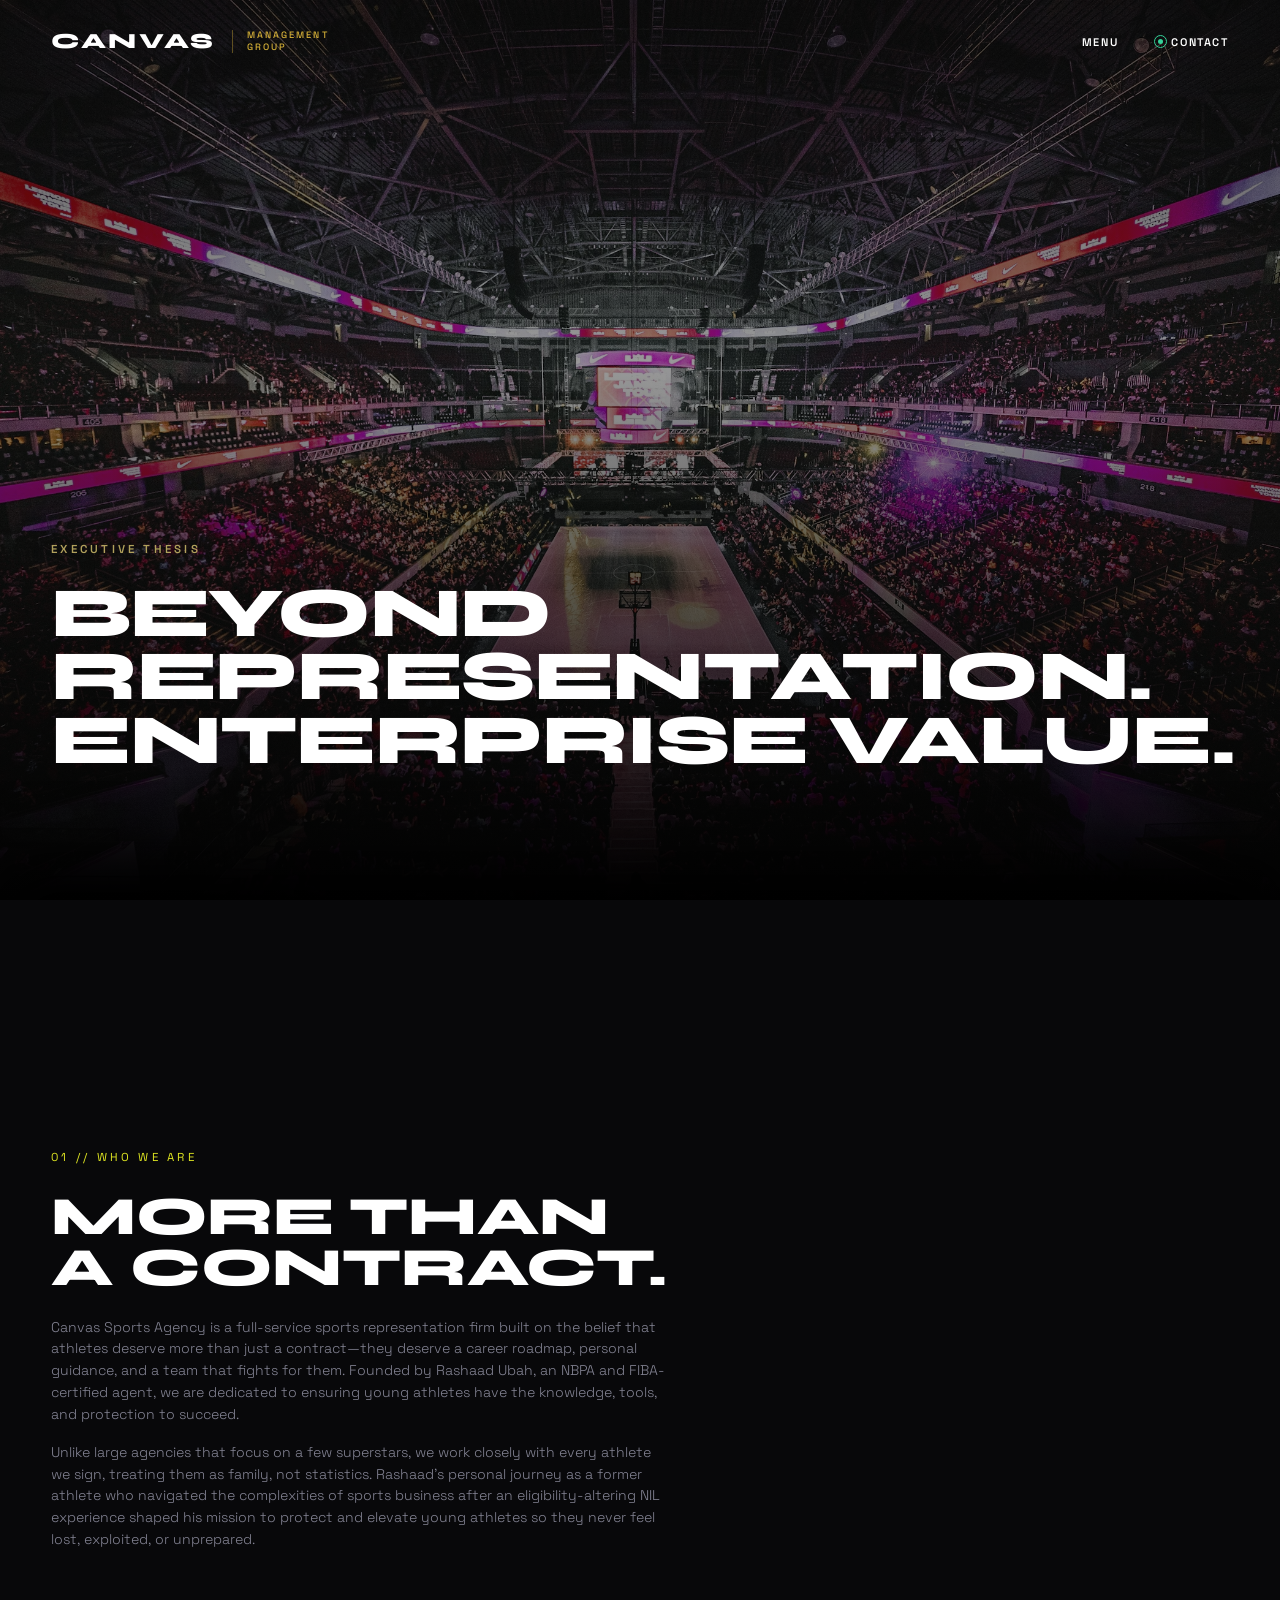
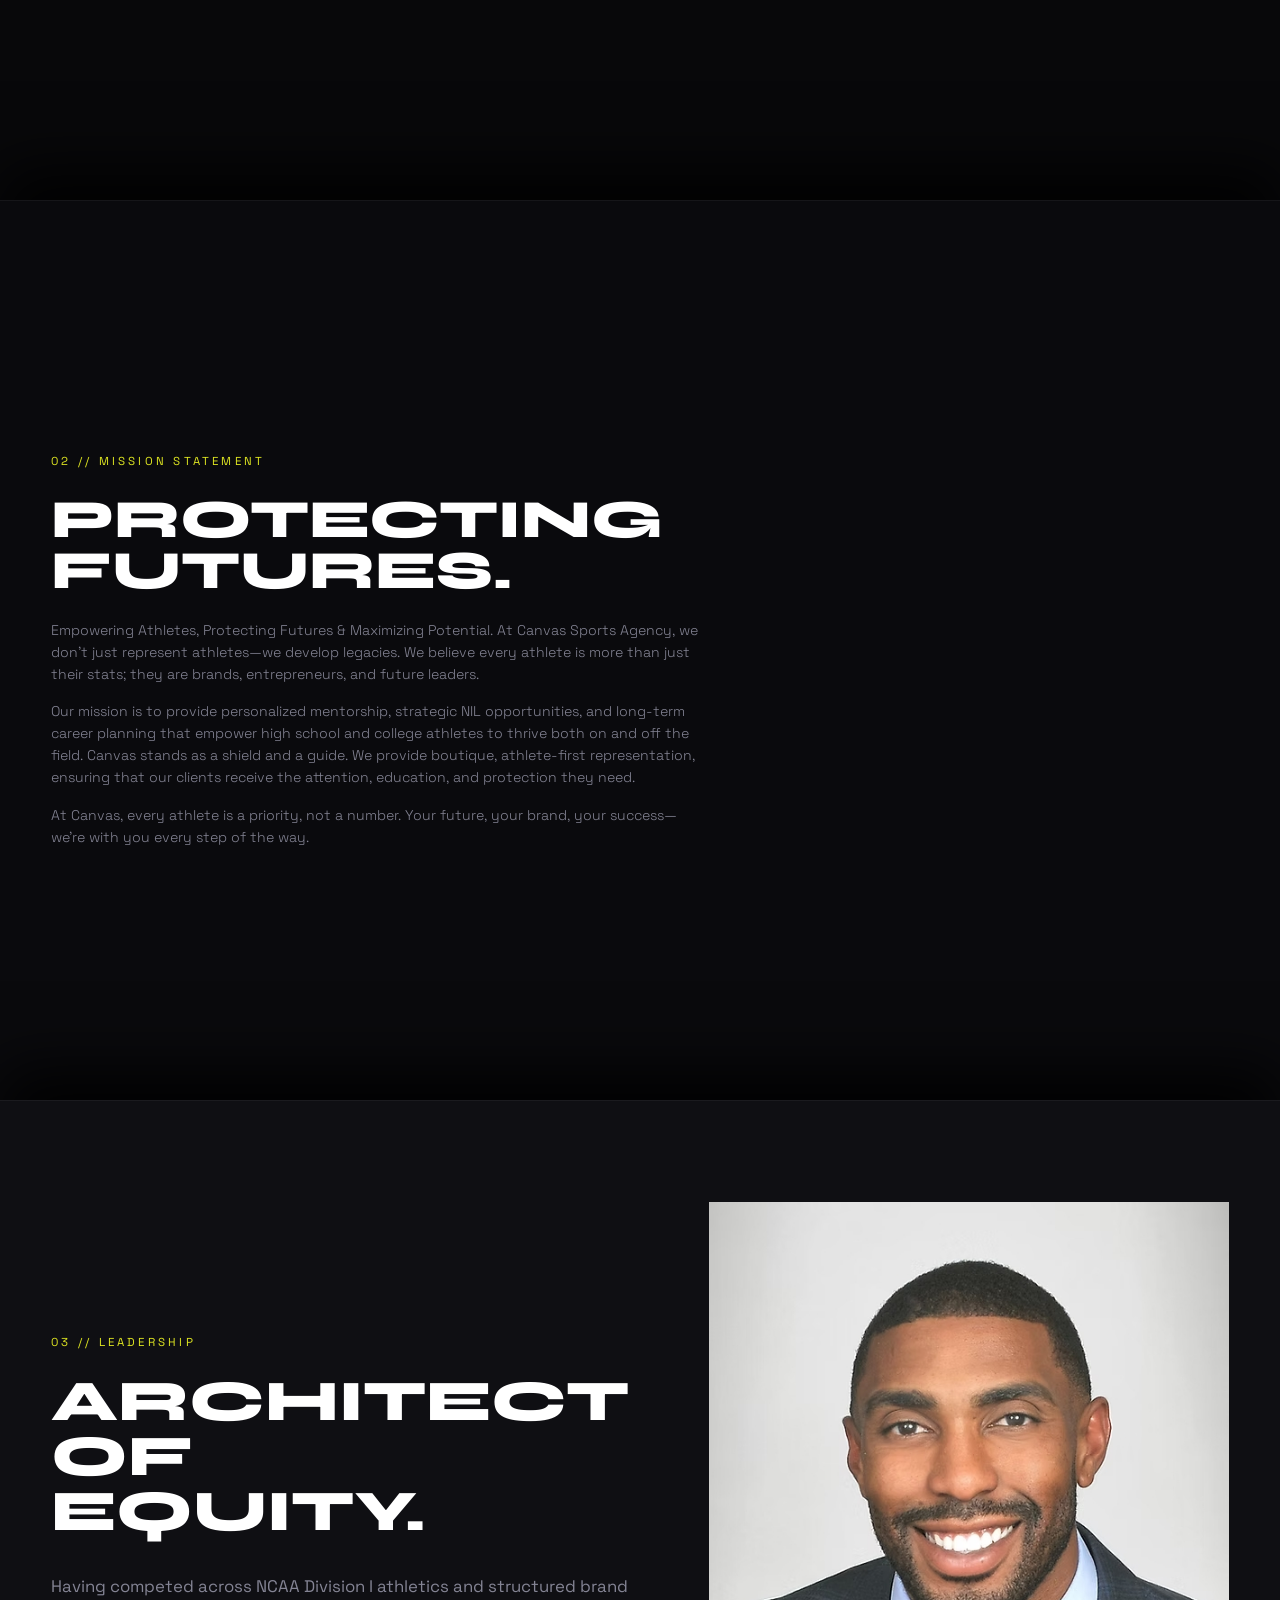
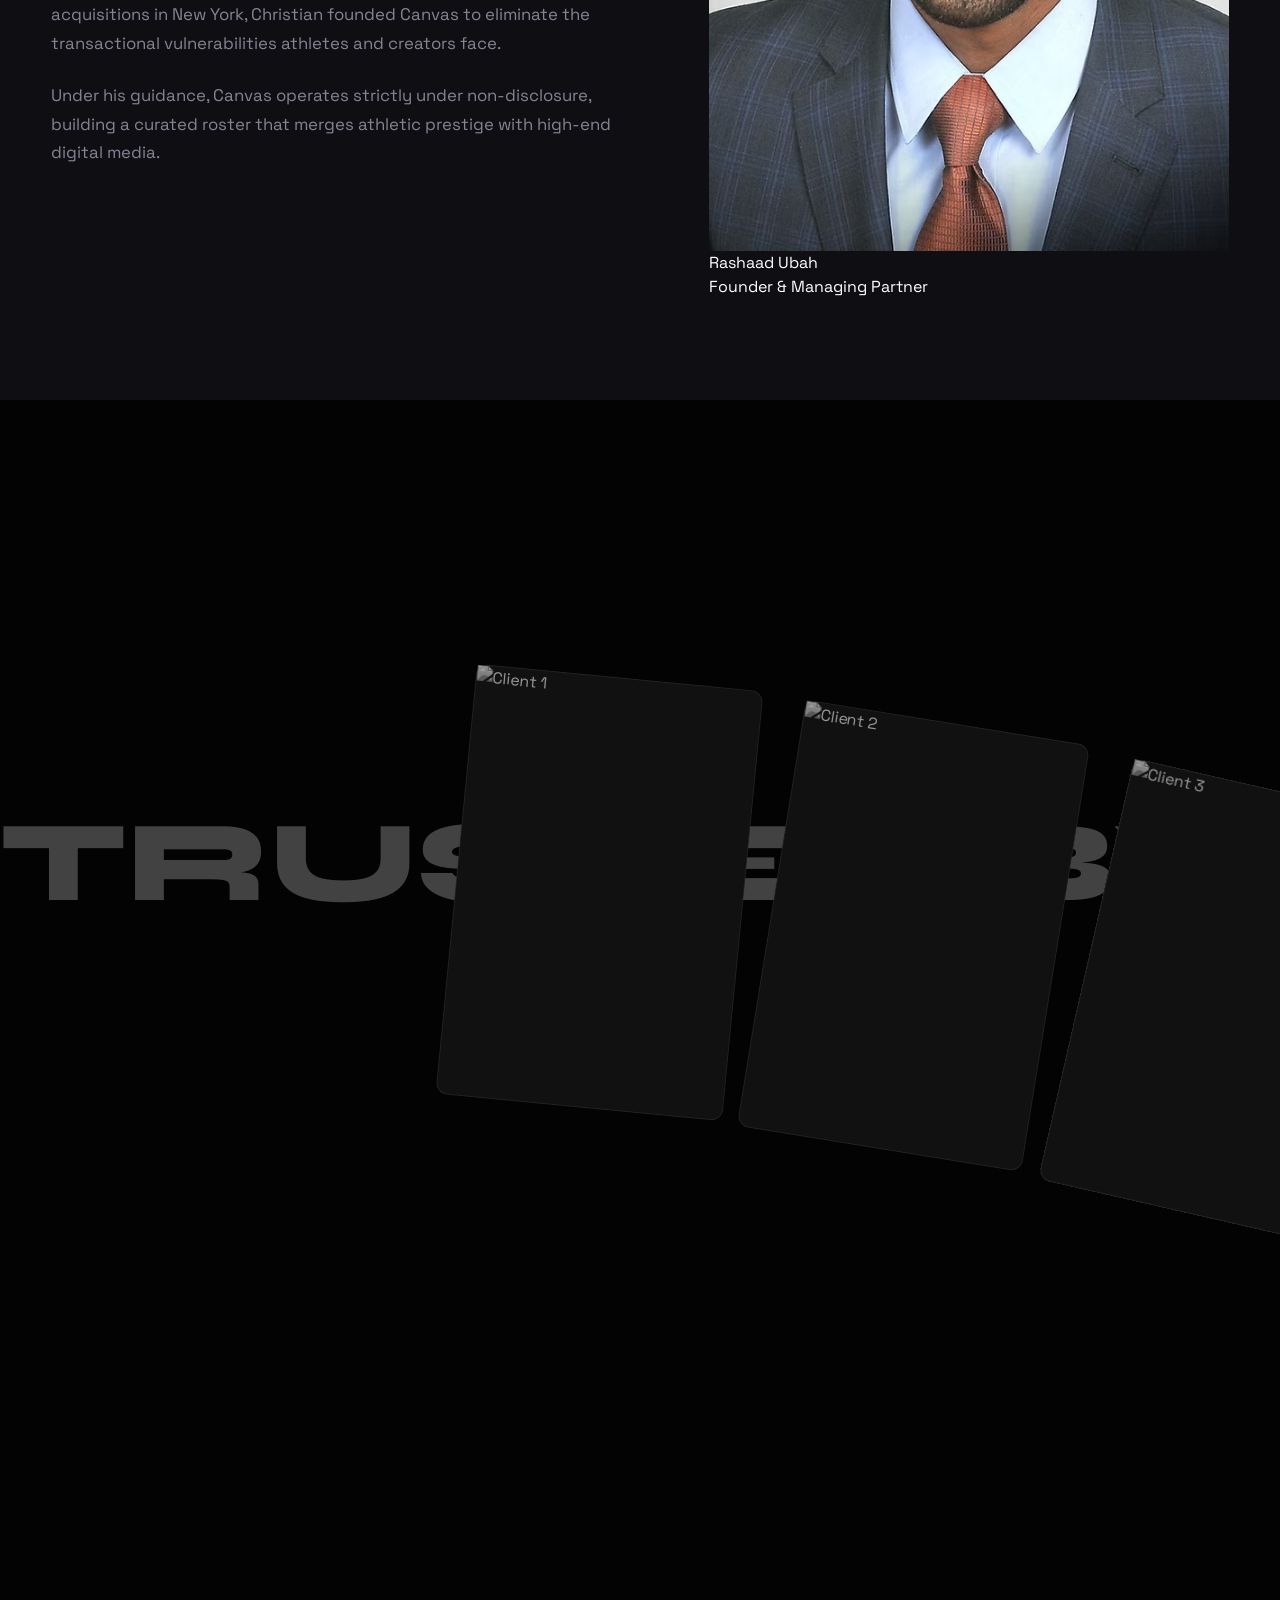
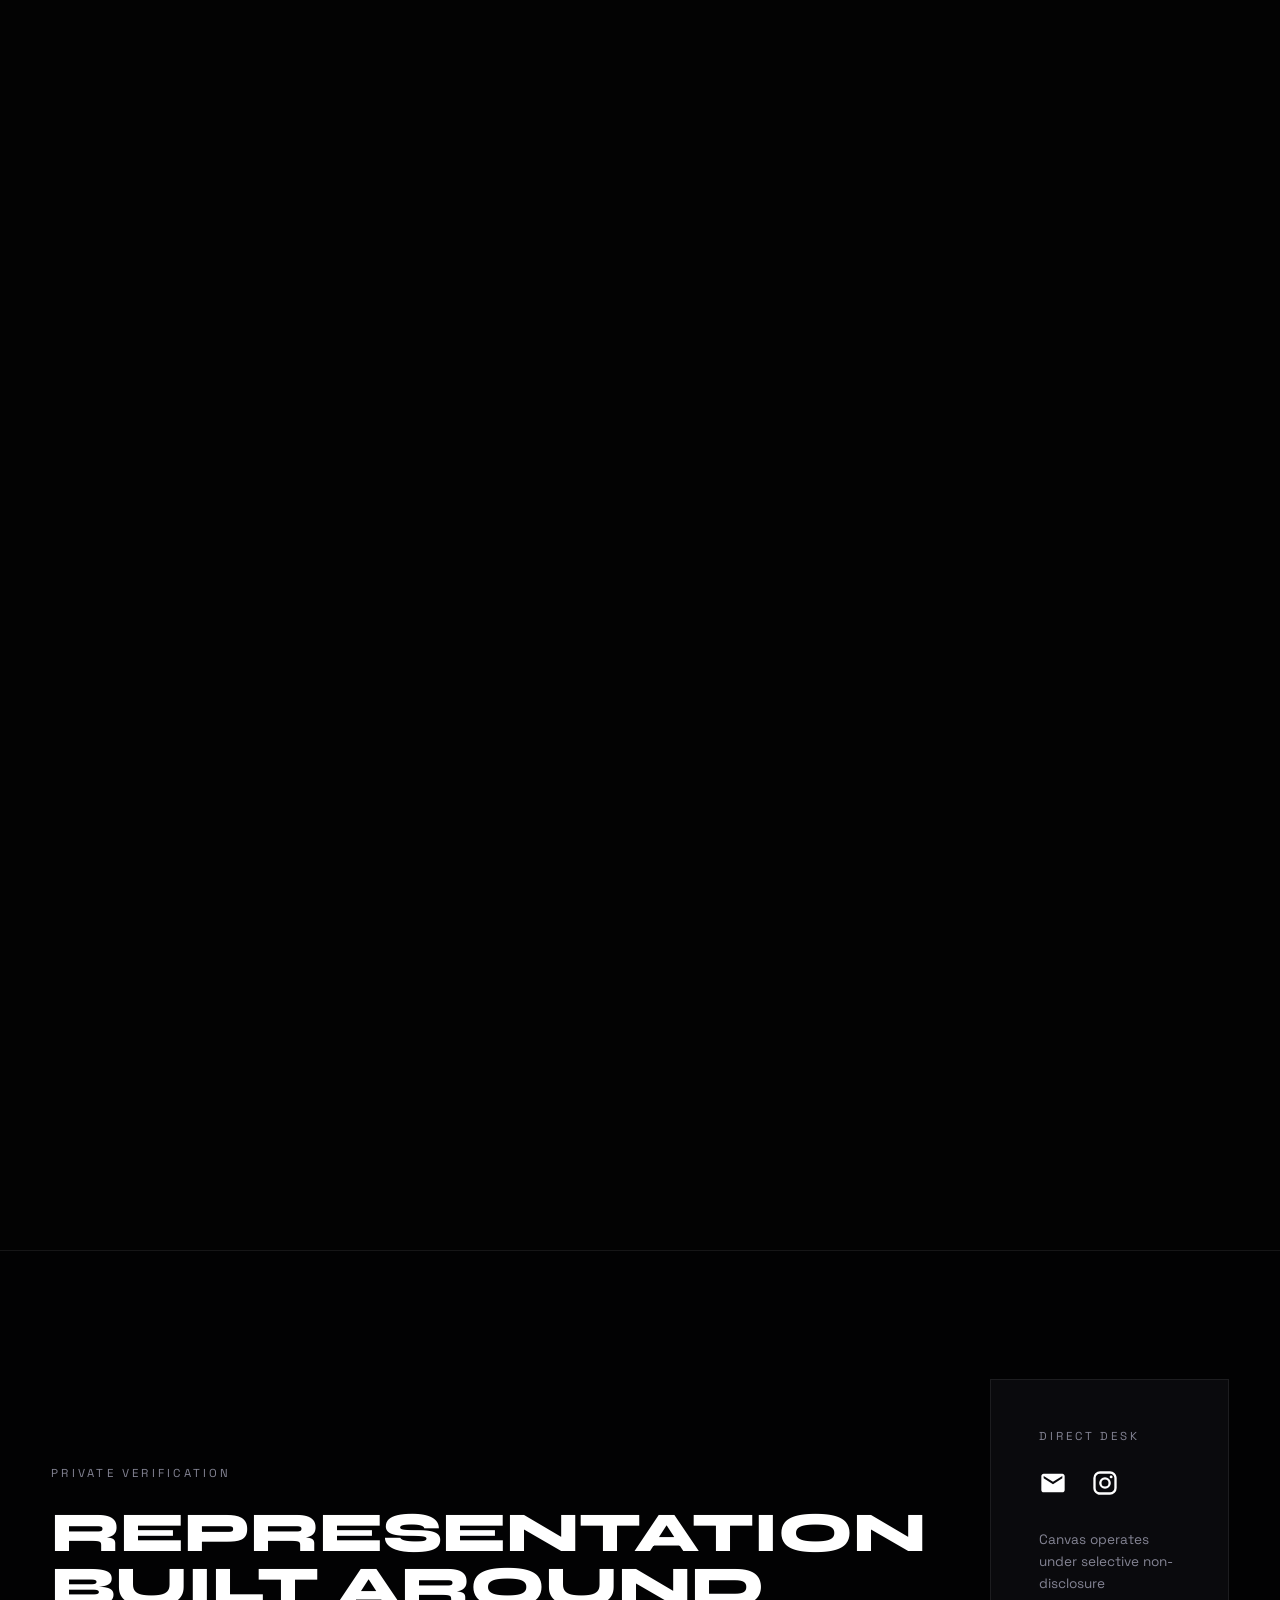
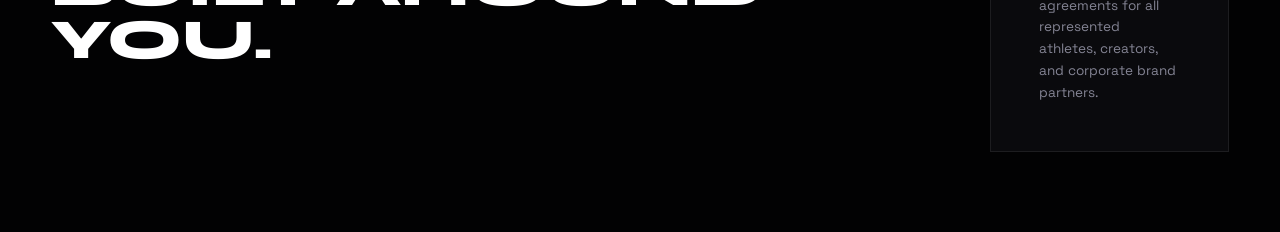
==== about.html @ 04d74a97 "fix: menu full-screen ajustado, hero roster agregado y textos responsivos en celular corregidos" ====
<!DOCTYPE html>
<html lang="en">
<head>
  <meta charset="UTF-8">
  <meta name="viewport" content="width=device-width, initial-scale=1.0">
  <title>About — Canvas Management Group</title>
  
  <link rel="preconnect" href="https://fonts.googleapis.com">
  <link rel="preconnect" href="https://fonts.gstatic.com" crossorigin>
  <link href="https://fonts.googleapis.com/css2?family=Space+Grotesk:wght@300;400;500;600;700&family=Syne:wght@700;800;900&display=swap" rel="stylesheet">

  <style>
    /* =========================================
       1. VARIABLES Y RESET ESTRUCTURAL
    ========================================= */
    :root {
      --bg: #030303;
      --surface: #0a0a0d;
      --text-main: #FFFFFF;
      --text-dim: #848494;
      --border: rgba(255, 255, 255, 0.08);
      --accent-neon: #E0E722;
      --accent-green: #34D399;
      --font-display: 'Syne', sans-serif;
      --font-body: 'Space Grotesk', sans-serif;
    }

    * { box-sizing: border-box; margin: 0; padding: 0; }
    
    /* IMPORTANTE: 'clip' permite el efecto Sándwich y evita cortes horizontales */
    html, body {
      background-color: var(--bg);
      color: var(--text-main);
      font-family: var(--font-body);
      line-height: 1.5;
      -webkit-font-smoothing: antialiased;
      overflow-x: clip !important;
      max-width: 100vw !important;
      width: 100% !important;
      position: relative;
    }

    a { color: inherit; text-decoration: none; }
    img { max-width: 100%; display: block; }
    .container { max-width: 1480px; margin: 0 auto; padding: 0 4%; width: 100%; }

    /* =========================================
       2. NAVBAR MINIMALISTA (ALINEADA A LA DERECHA)
    ========================================= */
    header {
      position: fixed;
      top: 0;
      left: 0;
      width: 100%;
      z-index: 100;
      background: transparent !important;
      background-color: transparent !important;
      padding: 30px 0;
      transition: all 0.3s ease;
    }

    .nav-inner {
      display: flex;
      justify-content: flex-end; /* Empuja el menú a la derecha */
      align-items: center;
      width: 100%;
      max-width: 1480px;
      margin: 0 auto;
      padding: 0 4%;
    }

    .brand {
      margin-right: auto; /* Logo a la izquierda */
      display: inline-flex;
      align-items: center;
      gap: 1rem;
    }

    .brand-text {
      font-family: var(--font-display);
      font-size: 1.35rem;
      font-weight: 900;
      letter-spacing: 0.12em;
      text-transform: uppercase;
      line-height: 1;
    }

    .brand-sub {
      font-family: var(--font-body);
      font-size: 0.58rem;
      line-height: 1.25;
      letter-spacing: 0.22em;
      text-transform: uppercase;
      color: #D4AF37;
      font-weight: 500;
      display: flex;
      flex-direction: column;
      border-left: 1px solid rgba(212, 175, 55, 0.4);
      padding-left: 0.9rem;
    }

    .nav-menu {
      display: flex;
      gap: 2.5rem;
      align-items: center;
      margin: 0;
    }

    .nav-link, .contact-link {
      font-family: var(--font-body);
      font-size: 11px; 
      font-weight: 600;
      letter-spacing: 0.15em;
      text-transform: uppercase;
      color: #ffffff;
      transition: opacity 0.3s ease;
      display: flex;
      align-items: center;
    }

    .nav-link:hover, .contact-link:hover { opacity: 0.6; }
    .contact-link { gap: 8px; }

    /* Punto Verde Aislado */
    .dot-pulse {
      display: block;
      width: 5px;
      height: 5px;
      border-radius: 50%;
      background: var(--accent-green);
      position: relative;
    }

    .dot-pulse::after {
      content: '';
      position: absolute;
      top: -4px;
      left: -4px;
      right: -4px;
      bottom: -4px;
      border-radius: 50%;
      border: 1px solid var(--accent-green);
      animation: pulse 2s infinite ease-out;
    }

    @keyframes pulse {
      0% { transform: scale(0.9); opacity: 1; }
      100% { transform: scale(2.4); opacity: 0; }
    }

    /* Menú Hamburguesa (Móviles) */
    .luxury-burger {
      display: none;
      background: transparent;
      border: none;
      cursor: pointer;
      padding: 0.5rem;
      z-index: 250;
      flex-direction: column;
      align-items: flex-end;
      gap: 6px;
    }
    .burger-line { display: block; height: 1.5px; background: #fff; transition: all 0.35s ease; }
    .burger-line-1 { width: 26px; }
    .burger-line-2 { width: 17px; }
    .luxury-burger.active .burger-line-1 { transform: translateY(3.75px) rotate(45deg); width: 24px; }
    .luxury-burger.active .burger-line-2 { transform: translateY(-3.75px) rotate(-45deg); width: 24px; }

   /* =========================================
       ESTILOS DEL MENÚ FULL-SCREEN
    ========================================= */
    .luxury-nav-curtain {
      position: fixed;
      inset: 0;
      background: rgba(4, 4, 5, 0.98);
      backdrop-filter: blur(28px);
      z-index: 2000; /* Siempre por encima de todo */
      display: flex;
      align-items: center; /* Centra verticalmente */
      justify-content: center; /* Centra horizontalmente */
      opacity: 0;
      pointer-events: none;
      transition: opacity 0.4s ease;
    }

    .luxury-nav-curtain.active {
      opacity: 1;
      pointer-events: all;
    }

    .curtain-links-container {
      display: flex;
      flex-direction: column;
      gap: 2rem;
      text-align: left; /* Alineamos a la izquierda para que el texto hover salga a la derecha */
    }

    .menu-item {
      position: relative;
      display: flex;
      align-items: center;
    }

    .curtain-link-item {
      color: var(--text-dim, rgba(255, 255, 255, 0.4)); /* Texto gris atenuado por defecto */
      font-size: clamp(3rem, 6vw, 5rem); /* Texto gigante responsivo */
      font-family: var(--font-display);
      font-weight: 900;
      text-transform: uppercase;
      text-decoration: none;
      transition: color 0.3s ease, transform 0.3s ease;
      position: relative;
      z-index: 2;
    }

    /* Al pasar el mouse, la letra brilla blanca y se mueve un poco */
    .curtain-link-item:hover {
      color: #ffffff;
      transform: translateX(20px); 
    }

    /* =========================================
       TEXTO DESCRIPTIVO (HOVER EFFECT)
    ========================================= */
    .menu-hover-text {
      font-family: var(--font-body);
      font-size: 0.9rem;
      letter-spacing: 0.15em;
      text-transform: uppercase;
      color: #D4AF37; /* Tu dorado corporativo */
      margin-left: 3rem; /* Separación de la palabra gigante */
      opacity: 0;
      transform: translateX(-20px);
      transition: opacity 0.4s ease, transform 0.4s ease;
      pointer-events: none;
    }

    /* Cuando pasas el mouse por el link gigante, aparece su descripción */
    .curtain-link-item:hover + .menu-hover-text {
      opacity: 1;
      transform: translateX(0);
    }

    /* Ajustes para móviles (donde no hay hover) */
    @media (max-width: 768px) {
      .curtain-links-container {
        text-align: center;
      }
      .curtain-link-item {
        font-size: 2.5rem;
      }
      .curtain-link-item:hover {
        transform: none; /* Quitamos el movimiento en celular */
      }
      .menu-hover-text {
        display: none; /* Escondemos las descripciones en celular para mantenerlo limpio */
      }
    }


    /* =========================================
       3. HERO CINEMÁTICO (ESTADIO)
    ========================================= */
    .about-hero-cinematic {
      position: relative;
      width: 100%;
      height: 100vh; /* Ocupa toda la pantalla inicialmente */
      display: flex;
      flex-direction: column;
      justify-content: flex-end;
      padding-bottom: 8rem;
      background: #030303;
    }
    
    .hero-real-img {
      position: absolute; top: 0; left: 0; width: 100%; height: 100%; object-fit: cover; object-position: center 35%; z-index: 1; filter: grayscale(20%);
    }
    .hero-dark-overlay {
      position: absolute; top: 0; left: 0; width: 100%; height: 100%; z-index: 2;
      background: linear-gradient(180deg, rgba(3,3,3,0.7) 0%, rgba(3,3,3,0.4) 40%, rgba(3,3,3,1) 100%);
    }
    .about-hero-content { position: relative; z-index: 3; }
    
    .hero-tag { font-size: 0.72rem; letter-spacing: 0.28em; text-transform: uppercase; color: #b1a15c; font-weight: 600; display: block; margin-bottom: 1.5rem; }
    
    /* TITULO QUE NO SE CORTA */
    .hero-title {
      font-family: var(--font-display); 
      font-size: clamp(2.5rem, 5.5vw, 6rem);
      font-weight: 900; 
      text-transform: uppercase; 
      line-height: 0.9; 
      letter-spacing: -0.02em; 
      color: #fff;
      word-break: normal;
      white-space: nowrap; /* Fuerza a no dividirse en PC */
    }

    /* =========================================
       4. EFECTO SÁNDWICH (STICKY PANELS)
    ========================================= */
    .sticky-wrapper { position: relative; width: 100%; }
    
    .sticky-panel {
      position: sticky;
      top: 0;
      width: 100%;
      height: 100vh; /* Altura de pantalla completa */
      display: flex;
      align-items: center;
      box-shadow: 0 -30px 60px rgba(0, 0, 0, 0.9); /* Sombra para el efecto de apilamiento */
      overflow: hidden;
    }
    
    /* Capa 1: Who we are */
    .panel-who { background: #08080a; z-index: 10; }
    /* Capa 2: Mission */
    .panel-mission { background: #0a0a0d; z-index: 20; border-top: 1px solid rgba(255,255,255,0.05); }
    /* Capa 3: Fundador */
    .panel-founder { background: #0f0f13; z-index: 30; border-top: 1px solid rgba(255,255,255,0.05); }

    .panel-content { width: 100%; max-width: 1480px; margin: 0 auto; padding: 0 4%; }
    
    .panel-subtitle { font-size: 0.72rem; letter-spacing: 0.28em; text-transform: uppercase; color: var(--accent-neon); display: block; margin-bottom: 1.5rem; }
    .panel-title { font-family: var(--font-display); font-size: clamp(2.5rem, 6vw, 5rem); font-weight: 900; text-transform: uppercase; line-height: 0.95; margin-bottom: 2rem; word-break: keep-all; }
    .panel-text { color: var(--text-dim); font-size: clamp(1.05rem, 1.3vw, 1.25rem); line-height: 1.7; max-width: 650px; }

    /* Estructura Especial para la lámina del Fundador */
    .founder-grid { display: grid; grid-template-columns: 1fr 1fr; gap: 5rem; align-items: center; }
    /* FOTO DEL FUNDADOR A COLOR */
    .founder-img-box img { 
      width: 100%; 
      height: 100%; 
      object-fit: cover; 
      /* Hemos eliminado el filter: grayscale para que siempre tenga color */
      transition: transform 0.5s ease; 
    }
    .founder-img-box:hover img { transform: scale(1.05); }

   /* =========================================
       5. COLLAGE INTERACTIVO (HORIZONTAL STICKY)
    ========================================= */
    .horizontal-scroll-wrapper {
      position: relative;
      width: 100%;
      height: 400vh; /* La magia: crea mucho espacio para scrollear */
      background: #030303;
      z-index: 40;
    }

    .sticky-container {
      position: sticky; /* Esto bloquea la pantalla */
      top: 0;
      height: 100vh;
      width: 100%;
      overflow: hidden;
      display: flex;
      flex-direction: column;
      justify-content: center;
    }

    /* =========================================
       TÍTULO FIJO EN EL FONDO (BACKGROUND WATERMARK)
    ========================================= */
    .sticky-header {
      position: absolute;
      top: 50%; /* Lo bajamos al centro exacto de la pantalla */
      left: 50%;
      transform: translate(-50%, -50%); /* Centrado perfecto */
      width: 100%;
      text-align: center;
      z-index: 1; /* MAGIA: Lo enviamos al fondo */
      pointer-events: none; /* Evita que el texto bloquee los clics en las fotos */
    }.sticky-header .hero-tag {
      color: var(--accent-neon); 
      margin-bottom: 1rem; 
      display: block;
      opacity: 0.7;
    }

    .sticky-header .panel-title {
      font-size: clamp(3rem, 9vw, 8rem) !important; /* Texto gigante para que luzca como fondo */
      margin: 0;
      opacity: 0.25; /* Semi-transparente para que no compita con los colores de las fotos */
      white-space: nowrap; /* Evita que el texto se rompa en varias líneas */
    }
/* =========================================
       LA PISTA DE FOTOS
    ========================================= */
    .horizontal-scroll-wrapper {
      position: relative;
      width: 100%;
      height: 450vh; /* Un poco más de altura de scroll porque hay más fotos */
      background: #030303;
      z-index: 40;
    }

 /* =========================================
       LA PISTA DE FOTOS (EMPIEZA FUERA DE PANTALLA)
    ========================================= */
    .horizontal-track {
      display: flex;
      align-items: flex-start;
      gap: 2vw; 
      
      /* ¡LA MAGIA!: 100vw empuja la primera foto fuera de la pantalla */
      padding-left: 100vw; 
      
      padding-top: 4vh;   
      will-change: transform;
      transform: translateX(0);
      position: relative;
      z-index: 10; 
    }
    /* =========================================
       TARJETAS REDUCIDAS UN 10%
    ========================================= */
    .marquee-item {
      width: 21.5vw;  /* -10% (antes 24vw) */
      min-width: 288px; /* -10% (antes 320px) */
      height: 31.5vw; /* -10% (antes 35vw) */
      min-height: 432px; /* -10% (antes 480px) */
      flex-shrink: 0;
      position: relative;
      border: 1px solid var(--border);
      background: #111;
      border-radius: 12px;
      cursor: pointer;
      transition: box-shadow 0.4s ease, border-color 0.4s ease;
    }

    .marquee-item img {
      width: 100%;
      height: 100%;
      object-fit: cover; 
      filter: grayscale(100%) brightness(0.6);
      transition: filter 0.4s ease, transform 0.6s ease;
    }
    /* =========================================
       EFECTO DE COLOR (PC Y MÓVIL)
    ========================================= */
    .marquee-item:hover,
    .marquee-item.touch-active {
      box-shadow: 0 30px 60px rgba(0, 0, 0, 0.9);
      border-color: #fff; /* O el color de borde que prefieras */
      z-index: 5;
    }

    .marquee-item:hover img,
    .marquee-item.touch-active img {
      filter: grayscale(0%) brightness(1); /* Recupera el color */
      transform: scale(1.05); /* Pequeño zoom interior */
    }

    /* Ajustes móviles con la reducción del 10% */
    @media (max-width: 768px) {
      .marquee-item { 
        width: 63vw; 
        height: 90vw; 
        min-width: 250px; 
        min-height: 360px; 
      }
    }
   
    
 
    /* =========================================
       6. FOOTER Y MODAL (CON ICONOS)
    ========================================= */
    footer { padding: 8rem 0 5rem 0; background: #020203; border-top: 1px solid var(--border); position: relative; z-index: 40; }
    .footer-grid { display: grid; grid-template-columns: 1.4fr 1.6fr; gap: 4rem; align-items: center; }
    .footer-huge { font-family: var(--font-display); font-size: clamp(2.3rem, 4.4vw, 4.6rem); font-weight: 900; text-transform: uppercase; line-height: 0.95; }
    
    .contact-card { border: 1px solid var(--border); padding: 3rem; background: var(--surface); }
    .social-icons-row { display: flex; gap: 1.5rem; margin-bottom: 2rem; align-items: center; }
    .social-icon { color: var(--text-main); transition: color 0.3s, transform 0.3s; display: inline-flex; }
    .social-icon svg { width: 28px; height: 28px; fill: currentColor; }
    .social-icon:hover { color: var(--accent-green); transform: translateY(-4px); }

    /* Modal */
    .portal-modal-overlay { position: fixed; inset: 0; background: rgba(4, 4, 5, 0.9); backdrop-filter: blur(12px); z-index: 2000; display: none; align-items: center; justify-content: center; padding: 1.5rem; }
    .portal-modal-overlay.active { display: flex; }
    .portal-modal-box { background: #0c0c10; border: 1px solid var(--border-accent); max-width: 440px; width: 100%; padding: 3rem 2.5rem; position: relative; }
    .modal-close-btn { position: absolute; top: 1rem; right: 1.5rem; background: transparent; border: none; color: #fff; font-size: 2rem; cursor: pointer; }

    /* =========================================
       7. RESPONSIVE MÓVIL
    ========================================= */
    @media (max-width: 1024px) {
      .nav-menu { display: none; }
      .luxury-burger { display: flex; }
      .founder-grid { grid-template-columns: 1fr; gap: 3rem; }
      .founder-img-box { max-height: 50vh; }
      .collage-grid { grid-template-columns: 1fr 1fr; grid-template-rows: auto; }
      .collage-item:nth-child(1) { grid-column: span 2; grid-row: span 1; height: 300px; }
      .collage-item:nth-child(3) { grid-column: span 2; height: 250px; }
      .footer-grid { grid-template-columns: 1fr; }
    }

    @media (max-width: 768px) {
      header { background: rgba(3,3,3,0.95); padding: 15px 0; }
      .hero-title { font-size: clamp(2rem, 9vw, 2.5rem); white-space: normal; } /* Permite salto en móvil */
      .panel-title { font-size: clamp(2.2rem, 8vw, 2.8rem); }
      .collage-grid { grid-template-columns: 1fr; }
      .collage-item { grid-column: span 1 !important; height: 250px !important; }
    }
    /* =========================================
       AJUSTES DE TAMAÑO PARA EL MENÚ FULL-SCREEN
    ========================================= */
    .curtain-links-container {
      gap: 1rem !important; /* Reducimos el espacio entre las opciones */
    }

    .curtain-link-item {
      /* Reducimos el tamaño general. Mínimo 2rem, ideal 4.5vw, máximo 3.8rem */
      font-size: clamp(2rem, 4.5vw, 3.8rem) !important; 
    }

    .menu-hover-text {
      font-size: 0.8rem !important; /* Texto descriptivo un poco más sutil */
    }

    /* =========================================
       AJUSTES ESTRICTOS PARA CELULARES
    ========================================= */
    @media (max-width: 768px) {
      .luxury-nav-curtain {
        /* Quitamos un poco de relleno arriba y abajo para dar más espacio */
        padding: 6rem 1rem 2rem 1rem !important; 
      }
      .curtain-links-container {
        gap: 1.5rem !important; 
      }
      .curtain-link-item {
        /* Letra mucho más controlada en celular para que quepan las 4 opciones */
        font-size: clamp(1.6rem, 7vw, 2.2rem) !important;
      }
    }
    /* =========================================
       REGLA DE HIERRO PARA TÍTULOS EN CELULAR
       (Evita que se corten o salgan de pantalla)
    ========================================= */
    @media (max-width: 768px) {
      h1, h2, h3, 
      .hero-big-title, 
      .page-title, 
      .hero-title, 
      .curtain-link-item,
      .footer-huge {
        /* 1. Tamaño seguro: 8vw asegura que palabras de 14 letras quepan enteras */
        font-size: clamp(1.5rem, 8vw, 2.2rem) !important; 
        line-height: 1.1 !important;
        
        /* 2. Prohibido cortar palabras o usar guiones */
        word-break: keep-all !important; /* Mantiene la palabra junta */
        overflow-wrap: normal !important;
        hyphens: none !important;
        white-space: normal !important;
        
        /* 3. Márgenes de seguridad laterales */
        max-width: 100% !important;
        box-sizing: border-box !important;
        padding-left: 0.5rem !important;
        padding-right: 0.5rem !important;
      }

      /* 4. Doble candado para evitar scroll horizontal en toda la página */
      html, body {
        overflow-x: hidden !important;
        width: 100vw !important;
        max-width: 100% !important;
        position: relative !important;
      }
      /* =========================================
       OCULTAR "MENU" EN CELULAR (REGLA INFALIBLE)
    ========================================= */
    @media (max-width: 768px) {
      /* Atacamos directamente el ID del botón */
      #openMenuBtn {
        display: none !important; 
        opacity: 0 !important;
        pointer-events: none !important;
        width: 0 !important;
        height: 0 !important;
        overflow: hidden !important;
      }
      
      /* Aseguramos que la hamburguesa sí se vea */
      .luxury-burger {
        display: flex !important;
      }
      
      .nav-actions-right {
        gap: 1.2rem !important;
      }
    }
      
      /* Aseguramos que la hamburguesa sea visible */
      .luxury-burger {
        display: flex !important;
      }
      
      /* Juntamos un poco el botón de contacto y la hamburguesa */
      .nav-actions-right {
        gap: 1.2rem !important;
      }
    }
  </style>
</head>
<body>

 <!-- =========================================
       NUEVO HEADER MINIMALISTA
  ========================================= -->
  <header>
    <div class="nav-inner">
      <!-- LOGO -->
      <a href="index.html" class="brand">
        <span class="brand-text">Canvas</span>
        <span class="brand-sub">
          <span>MANAGEMENT</span>
          <span>GROUP</span>
        </span>
      </a>

      <!-- BOTONES A LA DERECHA -->
     <!-- BOTONES A LA DERECHA -->
      <div class="nav-actions-right" style="display: flex; align-items: center; gap: 2.5rem; margin-left: auto;">
        
        <!-- BOTÓN DE MENÚ (Solo se verá en PC) -->
        <button id="openMenuBtn" class="desktop-menu-btn nav-link" type="button" style="background: transparent; border: none; cursor: pointer; padding: 0;">
          MENU
        </button>
        
        <!-- BOTÓN DE CONTACTO (Intacto) -->
        <button id="openContactBtn" class="contact-link" type="button" style="background: transparent; border: none; cursor: pointer; padding: 0;">
          <span class="dot-pulse"></span>
          CONTACT
        </button>

        <!-- HAMBURGUESA (Solo se verá en Celular) -->
        <button class="luxury-burger" id="burgerToggle" type="button" aria-label="Toggle navigation">
          <span class="burger-line burger-line-1"></span>
          <span class="burger-line burger-line-2"></span>
        </button>
      </div>
      </div>
    </div>
  </header>

  <!-- =========================================
       CORTINA INTERACTIVA FULL-SCREEN
  ========================================= -->
  <div class="luxury-nav-curtain" id="fullScreenMenu">
    
    <!-- Botón para cerrar (X) en la esquina -->
    <button id="closeMenuBtn" class="nav-link" style="position: absolute; top: 40px; right: 5vw; background: transparent; border: none; cursor: pointer; font-size: 1.2rem;">
      CLOSE [X]
    </button>
    
    <div class="curtain-links-container">
      
      <!-- ITEM 1 -->
      <div class="menu-item">
        <a href="index.html" class="curtain-link-item">HOME</a>
        <span class="menu-hover-text">Return to the main canvas.</span>
      </div>
      
      <!-- ITEM 2 -->
      <div class="menu-item">
        <a href="about.html" class="curtain-link-item">ABOUT</a>
        <span class="menu-hover-text">Our philosophy and vision.</span>
      </div>
      
      <!-- ITEM 3 -->
      <div class="menu-item">
        <a href="athletes.html" class="curtain-link-item">ROSTER &amp; CREATORS</a>
        <span class="menu-hover-text">The elite talent we represent.</span>
      </div>
      
      <!-- ITEM 4 -->
      <div class="menu-item">
        <a href="work.html" class="curtain-link-item">CAMPAIGNS &amp; DEALS</a>
        <span class="menu-hover-text">Brand partnerships and success stories.</span>
      </div>

    </div>
  </div>

 

  <main>
    <!-- HERO CINEMÁTICO -->
    <section class="about-hero-cinematic">
     <img src="img/Stadium.jpg" alt="Stadium" class="hero-real-img">
      <div class="hero-dark-overlay"></div>
      <div class="container about-hero-content">
        <span class="hero-tag">Executive Thesis</span>
        <h1 class="hero-title">Beyond<br>Representation.<br>Enterprise Value.</h1>
      </div>
    </section>

    <!-- EFECTO SÁNDWICH (LÁMINAS APILABLES) -->
    <div class="sticky-wrapper">
      
  <!-- LÁMINA 1: WHO WE ARE -->
      <section class="sticky-panel panel-who">
        <div class="panel-content" style="max-height: 90vh; display: flex; flex-direction: column; justify-content: center;">
          <span class="panel-subtitle">01 // Who We Are</span>
          
          <!-- TÍTULO MÁS PEQUEÑO Y COMPACTO -->
          <h2 class="panel-title" style="font-size: clamp(2rem, 4.2vw, 3.8rem); margin-bottom: 1.5rem; line-height: 0.95;">
            More Than<br>A Contract.
          </h2>
          
          <div class="panel-text-container" style="display: flex; flex-direction: column; gap: 1rem; max-width: 620px;">
            <!-- TEXTO EDITADO: Más corto, directo y con letra más pequeña (14px) -->
            <p class="panel-text" style="font-size: clamp(0.85rem, 1.1vw, 0.95rem); line-height: 1.55; color: var(--text-dim); font-weight: 300;">
              Canvas Sports Agency is a full-service sports representation firm built on the belief that athletes deserve more than just a contract—they deserve a career roadmap, personal guidance, and a team that fights for them. Founded by Rashaad Ubah, an NBPA and FIBA-certified agent, we are dedicated to ensuring young athletes have the knowledge, tools, and protection to succeed.
            </p>
            
            <p class="panel-text" style="font-size: clamp(0.85rem, 1.1vw, 0.95rem); line-height: 1.55; color: var(--text-dim); font-weight: 300;">
              Unlike large agencies that focus on a few superstars, we work closely with every athlete we sign, treating them as family, not statistics. Rashaad's personal journey as a former athlete who navigated the complexities of sports business after an eligibility-altering NIL experience shaped his mission to protect and elevate young athletes so they never feel lost, exploited, or unprepared.
            </p>
          </div>
        </div>
      </section>
      <!-- LÁMINA 2: MISSION STATEMENT -->
      <section class="sticky-panel panel-mission">
        <div class="panel-content" style="max-height: 90vh; display: flex; flex-direction: column; justify-content: center;">
          <span class="panel-subtitle">02 // Mission Statement</span>
          <h2 class="panel-title" style="font-size: clamp(2rem, 4.2vw, 3.8rem); margin-bottom: 1.5rem; line-height: 0.95;">
            Protecting<br>Futures.
          </h2>
          <div class="panel-text-container" style="display: flex; flex-direction: column; gap: 1rem; max-width: 650px;">
            <p class="panel-text" style="font-size: clamp(0.85rem, 1.1vw, 0.95rem); line-height: 1.55; color: var(--text-dim); font-weight: 300;">
              Empowering Athletes, Protecting Futures & Maximizing Potential. At Canvas Sports Agency, we don’t just represent athletes—we develop legacies. We believe every athlete is more than just their stats; they are brands, entrepreneurs, and future leaders.
            </p>
            <p class="panel-text" style="font-size: clamp(0.85rem, 1.1vw, 0.95rem); line-height: 1.55; color: var(--text-dim); font-weight: 300;">
              Our mission is to provide personalized mentorship, strategic NIL opportunities, and long-term career planning that empower high school and college athletes to thrive both on and off the field. Canvas stands as a shield and a guide. We provide boutique, athlete-first representation, ensuring that our clients receive the attention, education, and protection they need.
            </p>
            <p class="panel-text" style="font-size: clamp(0.85rem, 1.1vw, 0.95rem); line-height: 1.55; color: var(--text-dim); font-weight: 300;">
              At Canvas, every athlete is a priority, not a number. Your future, your brand, your success—we’re with you every step of the way.
            </p>
          </div>
        </div>
      </section>

      <!-- LÁMINA 3: EL FUNDADOR -->
      <section class="sticky-panel panel-founder">
        <div class="panel-content founder-grid">
          <div>
            <span class="panel-subtitle">03 // Leadership</span>
            <h2 class="panel-title" style="font-size: clamp(2rem, 4.5vw, 4rem);">Architect of<br>Equity.</h2>
            <p class="panel-text" style="margin-bottom: 1.5rem;">
              Having competed across NCAA Division I athletics and structured brand acquisitions in New York, Christian founded Canvas to eliminate the transactional vulnerabilities athletes and creators face.
            </p>
            <p class="panel-text">
              Under his guidance, Canvas operates strictly under non-disclosure, building a curated roster that merges athletic prestige with high-end digital media.
            </p>
          </div>
          <div class="founder-img-box">
            <!-- REEMPLAZA ESTE ENLACE POR LA FOTO DE TU FUNDADOR -->
            <img src=img/fundador.jpg alt="Rashaad Ubah, Founder & Managing Partner">
            <div class="founder-name-badge">
              <div class="founder-name">Rashaad Ubah</div>
              <div class="founder-role">Founder & Managing Partner</div>
            </div>
          </div>
        </div>
      </section>

    </div>

  <!-- COLLAGE INTERACTIVO (TIPO SELECCIÓN DE VIDEOJUEGO) -->
    <section class="horizontal-scroll-wrapper">
      <!-- Este contenedor es la "cámara" que se queda bloqueada en la pantalla -->
      <div class="sticky-container">
        
        <!-- El título se queda quieto arriba -->
        <div class="sticky-header">
          <span class="hero-tag" style="color: var(--text-dim); margin-bottom: 0.5rem; display: block;">The Canvas Network</span>
          <h2 class="panel-title" style="font-size: clamp(2rem, 4vw, 3.5rem); margin: 0;">Trusted by Elite Talent</h2>
        </div>
        
        <!-- La pista de fotos -->
        <div class="horizontal-track">
          <!-- 9 Fotos pegadas -->
          <div class="marquee-item"><img src="https://images.unsplash.com/photo-1541534741688-6078c6bfb5c5?auto=format&fit=crop&w=800&q=80" alt="Client 1"></div>
          <div class="marquee-item"><img src="https://images.unsplash.com/photo-1551836022-d5d88e9218df?auto=format&fit=crop&w=800&q=80" alt="Client 2"></div>
          <div class="marquee-item"><img src="https://images.unsplash.com/photo-1526976663112-00b8471b0b5c?auto=format&fit=crop&w=800&q=80" alt="Client 3"></div>
          <div class="marquee-item"><img src="https://images.unsplash.com/photo-1574629810360-7efbbe195018?auto=format&fit=crop&w=800&q=80" alt="Client 4"></div>
          <div class="marquee-item"><img src="https://images.unsplash.com/photo-1504450758481-7338eba7524a?auto=format&fit=crop&w=800&q=80" alt="Client 5"></div>
          <div class="marquee-item"><img src="https://images.unsplash.com/photo-1515523110800-9415d13b84a8?auto=format&fit=crop&w=800&q=80" alt="Client 6"></div>
         
          
          <!-- Espacio extra al final para que la última foto se alcance a ver completa antes de desbloquear la pantalla -->
          <div style="min-width: 25vw; height: 1px;"></div>
        </div>
        
      </div>
    </section>
  </main>

  <!-- FOOTER -->
  <footer>
    <div class="container footer-grid">
      <div>
        <span style="font-size: 0.72rem; letter-spacing: 0.28em; text-transform: uppercase; color: var(--text-dim); display: block; margin-bottom: 1.5rem;">Private Verification</span>
        <h2 class="footer-huge">Representation<br>Built Around You.</h2>
      </div>
      
      <div class="contact-card">
        <span style="font-size: 0.72rem; letter-spacing: 0.25em; text-transform: uppercase; color: var(--text-dim); margin-bottom: 1.5rem; display: block;">Direct Desk</span>
        
        <!-- ICONOS DE REDES -->
        <div class="social-icons-row">
          <!-- Correo -->
          <a href="mailto:talent@canvasmg.com" aria-label="Email" class="social-icon">
            <svg viewBox="0 0 24 24"><path d="M20 4H4c-1.1 0-1.99.9-1.99 2L2 18c0 1.1.9 2 2 2h16c1.1 0 2-.9 2-2V6c0-1.1-.9-2-2-2zm0 4l-8 5-8-5V6l8 5 8-5v2z"/></svg>
          </a>
          <!-- Instagram -->
          <a href="https://instagram.com" target="_blank" rel="noopener" aria-label="Instagram" class="social-icon">
            <svg viewBox="0 0 24 24"><path d="M7.8,2H16.2C19.4,2 22,4.6 22,7.8V16.2A5.8,5.8 0 0,1 16.2,22H7.8C4.6,22 2,19.4 2,16.2V7.8A5.8,5.8 0 0,1 7.8,2M7.6,4A3.6,3.6 0 0,0 4,7.6V16.4C4,18.39 5.61,20 7.6,20H16.4A3.6,3.6 0 0,0 20,16.4V7.6C20,5.61 18.39,4 16.4,4H7.6M12,7A5,5 0 0,1 17,12A5,5 0 0,1 12,17A5,5 0 0,1 7,12A5,5 0 0,1 12,7M12,9A3,3 0 0,0 9,12A3,3 0 0,0 12,15A3,3 0 0,0 15,12A3,3 0 0,0 12,9M17.25,5.5A1.25,1.25 0 0,1 18.5,6.75A1.25,1.25 0 0,1 17.25,8A1.25,1.25 0 0,1 16,6.75A1.25,1.25 0 0,1 17.25,5.5Z"/></svg>
          </a>
          
          
        </div>
        
        <p style="font-size: 0.85rem; color: var(--text-dim); line-height: 1.6;">
          Canvas operates under selective non-disclosure agreements for all represented athletes, creators, and corporate brand partners.
        </p>
      </div>
    </div>
  </footer>

  <!-- MODAL DE CONTACTO -->
  <div class="portal-modal-overlay" id="contactModal">
    <div class="portal-modal-box">
      <button class="modal-close-btn" id="closeContactBtn">&times;</button>
      <span style="font-size: 0.68rem; letter-spacing: 0.28em; text-transform: uppercase; color: #34D399; display: block; margin-bottom: 0.5rem;">&bull; Direct Line</span>
      <h3 style="font-family: var(--font-display); font-size: 1.8rem; text-transform: uppercase; font-weight: 800; margin-bottom: 0.8rem;">Contact Us</h3>
      <p style="font-size: 0.88rem; color: var(--text-dim); line-height: 1.6; margin-bottom: 2rem;">Send us a secure message. Our team will get back to you shortly.</p>
      
      <form onsubmit="handleContactSubmit(event)">
        <div style="margin-bottom: 1.25rem;">
          <input type="text" required placeholder="Your Name" style="width: 100%; background: #141418; border: 1px solid var(--border); padding: 0.85rem; color: #fff; font-family: var(--font-body); font-size: 0.9rem; outline: none;">
        </div>
        <div style="margin-bottom: 1.25rem;">
          <input type="email" required placeholder="email@example.com" style="width: 100%; background: #141418; border: 1px solid var(--border); padding: 0.85rem; color: #fff; font-family: var(--font-body); font-size: 0.9rem; outline: none;">
        </div>
        <div style="margin-bottom: 1.5rem;">
          <textarea required placeholder="How can we help you?" rows="4" style="width: 100%; background: #141418; border: 1px solid var(--border); padding: 0.85rem; color: #fff; font-family: var(--font-body); font-size: 0.9rem; outline: none; resize: none;"></textarea>
        </div>
        <button type="submit" style="width: 100%; background: #fff; color: #000; border: none; padding: 0.85rem; font-family: var(--font-body); font-size: 0.75rem; letter-spacing: 0.22em; text-transform: uppercase; font-weight: 700; cursor: pointer;">Send Message &rarr;</button>
      </form>
    </div>
  </div>

  <!-- SCRIPTS -->
  <script>
 

    // Modal de Contacto
    const contactModal = document.getElementById('contactModal');
    const openContactBtn = document.getElementById('openContactBtn');
    const openContactMobileBtn = document.getElementById('openContactMobileBtn');
    const closeContactBtn = document.getElementById('closeContactBtn');

    function openModal() {
      if (burgerToggle) burgerToggle.classList.remove('active');
      if (luxuryCurtain) luxuryCurtain.classList.remove('active');
      document.body.style.overflow = 'hidden';
      contactModal.classList.add('active');
    }

    if (openContactBtn) openContactBtn.addEventListener('click', openModal);
    if (openContactMobileBtn) openContactMobileBtn.addEventListener('click', openModal);
    
    if (closeContactBtn) {
      closeContactBtn.addEventListener('click', () => {
        contactModal.classList.remove('active');
        document.body.style.overflow = '';
      });
    }

    function handleContactSubmit(e) {
      e.preventDefault();
      alert('Message sent successfully. We will get back to you soon.');
      contactModal.classList.remove('active');
      document.body.style.overflow = '';
      e.target.reset();
    }
/// =========================================
    // MOTOR DE SCROLL FLUIDO (EFECTO CÍRCULO / RUEDA)
    // =========================================
    const scrollWrapper = document.querySelector('.horizontal-scroll-wrapper');
    const horizontalTrack = document.querySelector('.horizontal-track');
    const marqueeItems = document.querySelectorAll('.marquee-item');

    let currentX = 0;
    let targetX = 0;

    function animateScroll() {
      if (scrollWrapper && horizontalTrack) {
        const wrapperTop = scrollWrapper.offsetTop;
        const wrapperHeight = scrollWrapper.offsetHeight;
        const scrollY = window.scrollY;
        
        // 1. Calculamos el deslizamiento horizontal con Inercia (LERP)
        if (scrollY >= wrapperTop && scrollY <= (wrapperTop + wrapperHeight - window.innerHeight)) {
          const progress = (scrollY - wrapperTop) / (wrapperHeight - window.innerHeight);
          const maxTranslateX = horizontalTrack.scrollWidth - window.innerWidth + 200;
          targetX = progress * maxTranslateX;
        } else if (scrollY < wrapperTop) {
          targetX = 0;
        } else {
          const maxTranslateX = horizontalTrack.scrollWidth - window.innerWidth + 200;
          targetX = maxTranslateX;
        }

        currentX += (targetX - currentX) * 0.05;
        horizontalTrack.style.transform = `translateX(-${currentX}px)`;

        // 2. LA MAGIA DEL CÍRCULO: Animamos cada foto individualmente
        marqueeItems.forEach(item => {
          // Obtenemos la posición de la foto en la pantalla
          const rect = item.getBoundingClientRect();
          // Calculamos su posición relativa (0 es el borde izquierdo, 1 es el borde derecho)
          // Le restamos 0.1 para que el "punto más alto" del círculo esté un poquito a la derecha, no pegado al borde.
          const xPos = ((rect.left + rect.width / 2) / window.innerWidth) - 0.1;
          
          // FÓRMULAS DEL CUARTO DE CÍRCULO:
          // Elevamos al cuadrado (curva) y multiplicamos por 400px (caída máxima)
        const curveY = Math.pow(xPos, 2) * 180; // Suaviza la caída para que las fotos de la derecha queden más altas
          // Rotamos la foto progresivamente (25 grados de inclinación máxima)
       const rotation = xPos * 15;
          
          // Aplicamos la altura y el giro simulando el borde de una rueda gigante
          item.style.transform = `translateY(${curveY}px) rotate(${rotation}deg)`;
        });
      }
      
      requestAnimationFrame(animateScroll);
    }

    animateScroll();

    // =========================================
    // RASTREADOR TÁCTIL PARA MÓVILES (Color al pasar el dedo)
    // =========================================
    const touchItems = document.querySelectorAll('.marquee-item');

    // 1. Cuando tocas una foto (Toque simple)
    touchItems.forEach(item => {
      item.addEventListener('touchstart', () => {
        touchItems.forEach(i => i.classList.remove('touch-active'));
        item.classList.add('touch-active');
      }, {passive: true});
    });

    // 2. Cuando deslizas el dedo por la pantalla (Swipe)
    document.addEventListener('touchmove', (e) => {
      const touch = e.touches[0];
      // Descubre qué elemento está exactamente debajo del dedo en tiempo real
      const element = document.elementFromPoint(touch.clientX, touch.clientY);
      
      if (element && element.closest('.marquee-item')) {
        const targetItem = element.closest('.marquee-item');
        // Solo aplicamos el cambio si el dedo entra a una foto nueva
        if (!targetItem.classList.contains('touch-active')) {
          touchItems.forEach(i => i.classList.remove('touch-active'));
          targetItem.classList.add('touch-active');
        }
      } else {
        // Si el dedo sale de la zona de fotos, regresan a blanco y negro
        touchItems.forEach(i => i.classList.remove('touch-active'));
      }
    }, {passive: true});

    // 3. Cuando levantas el dedo de la pantalla
    document.addEventListener('touchend', () => {
      touchItems.forEach(i => i.classList.remove('touch-active'));
    });
// =========================================
    // Lógica del Menú Full-Screen (PC y Móvil)
    // =========================================
    const openMenuBtn = document.getElementById('openMenuBtn');
    const closeMenuBtn = document.getElementById('closeMenuBtn');
    const burgerToggle = document.getElementById('burgerToggle');
    const fullScreenMenu = document.getElementById('fullScreenMenu');

    // Abre el menú desde PC (Palabra MENU)
    if (openMenuBtn) {
      openMenuBtn.addEventListener('click', () => {
        fullScreenMenu.classList.add('active');
      });
    }

    // Abre el menú desde Celular (Hamburguesa)
    if (burgerToggle) {
      burgerToggle.addEventListener('click', () => {
        fullScreenMenu.classList.add('active');
      });
    }

    // Cierra el menú (Botón X de la cortina)
    if (closeMenuBtn) {
      closeMenuBtn.addEventListener('click', () => {
        fullScreenMenu.classList.remove('active');
      });
    }

  </script>
</body>
</html>
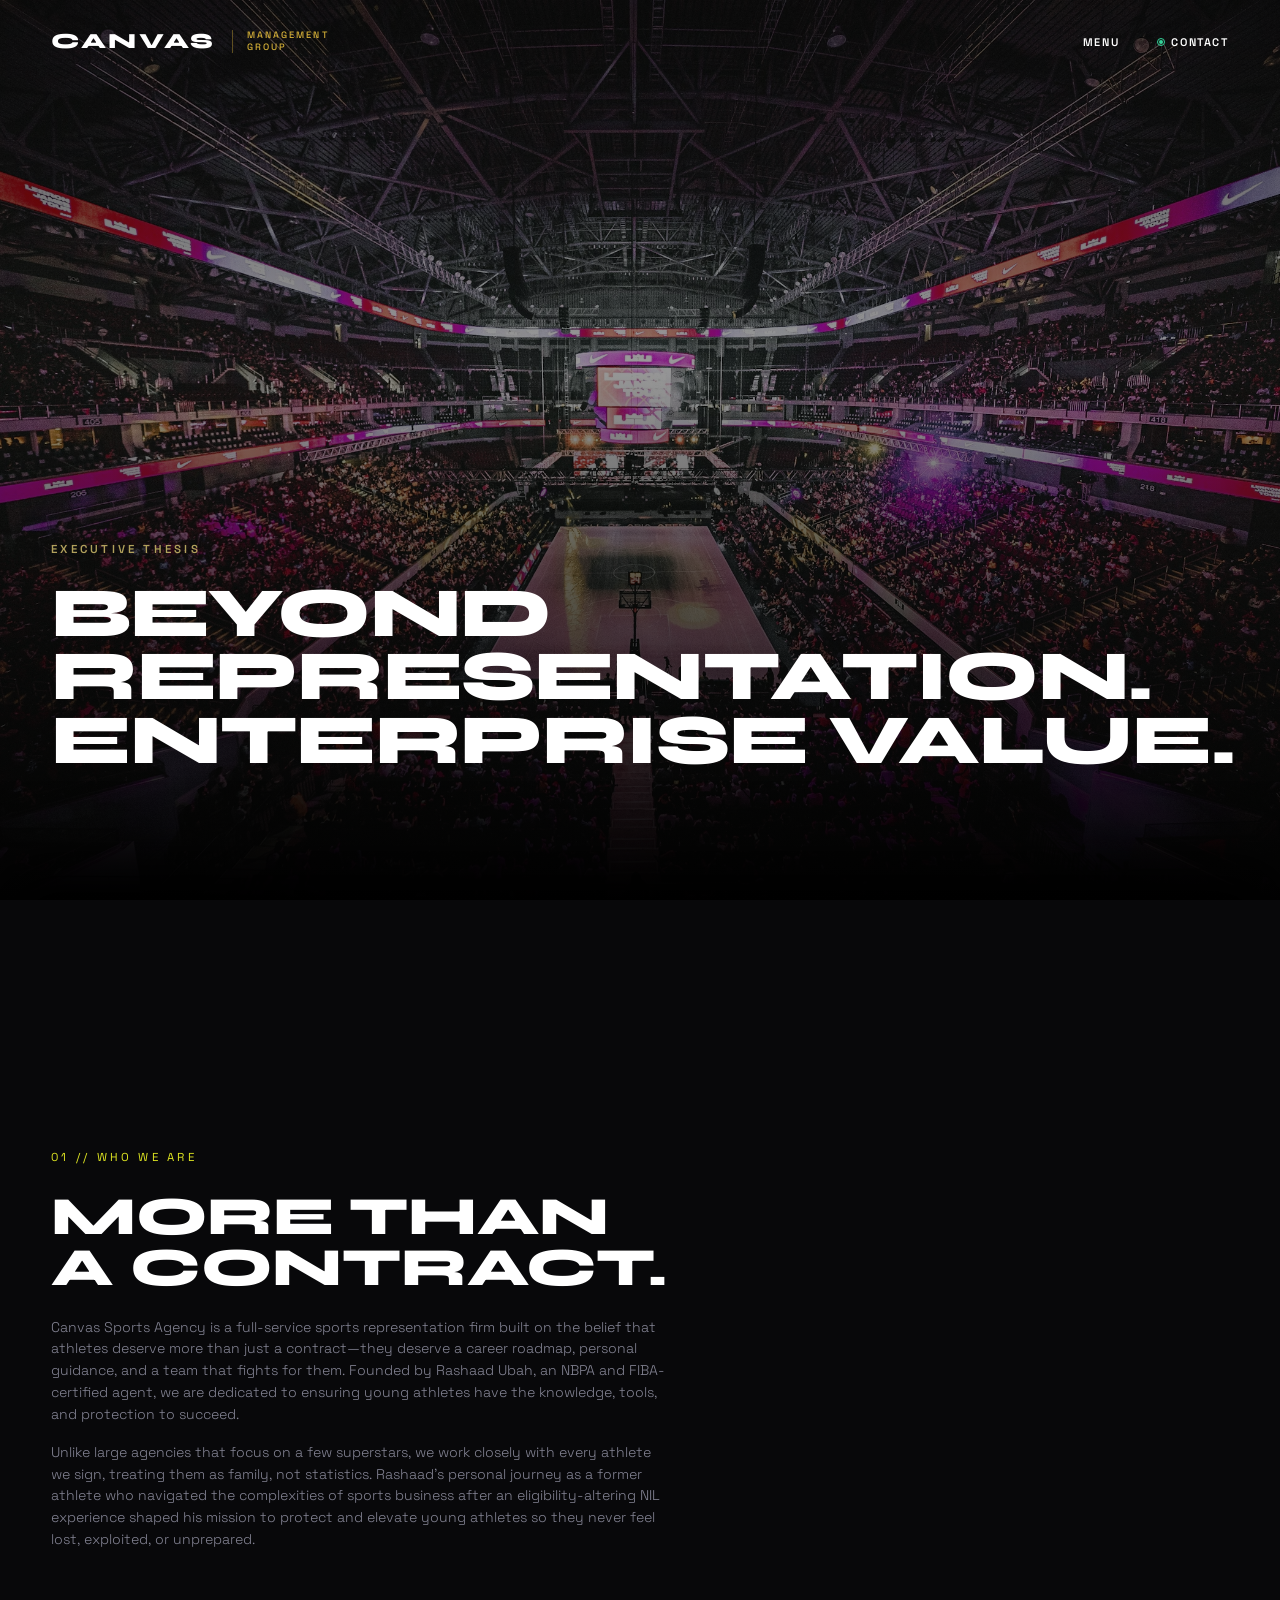
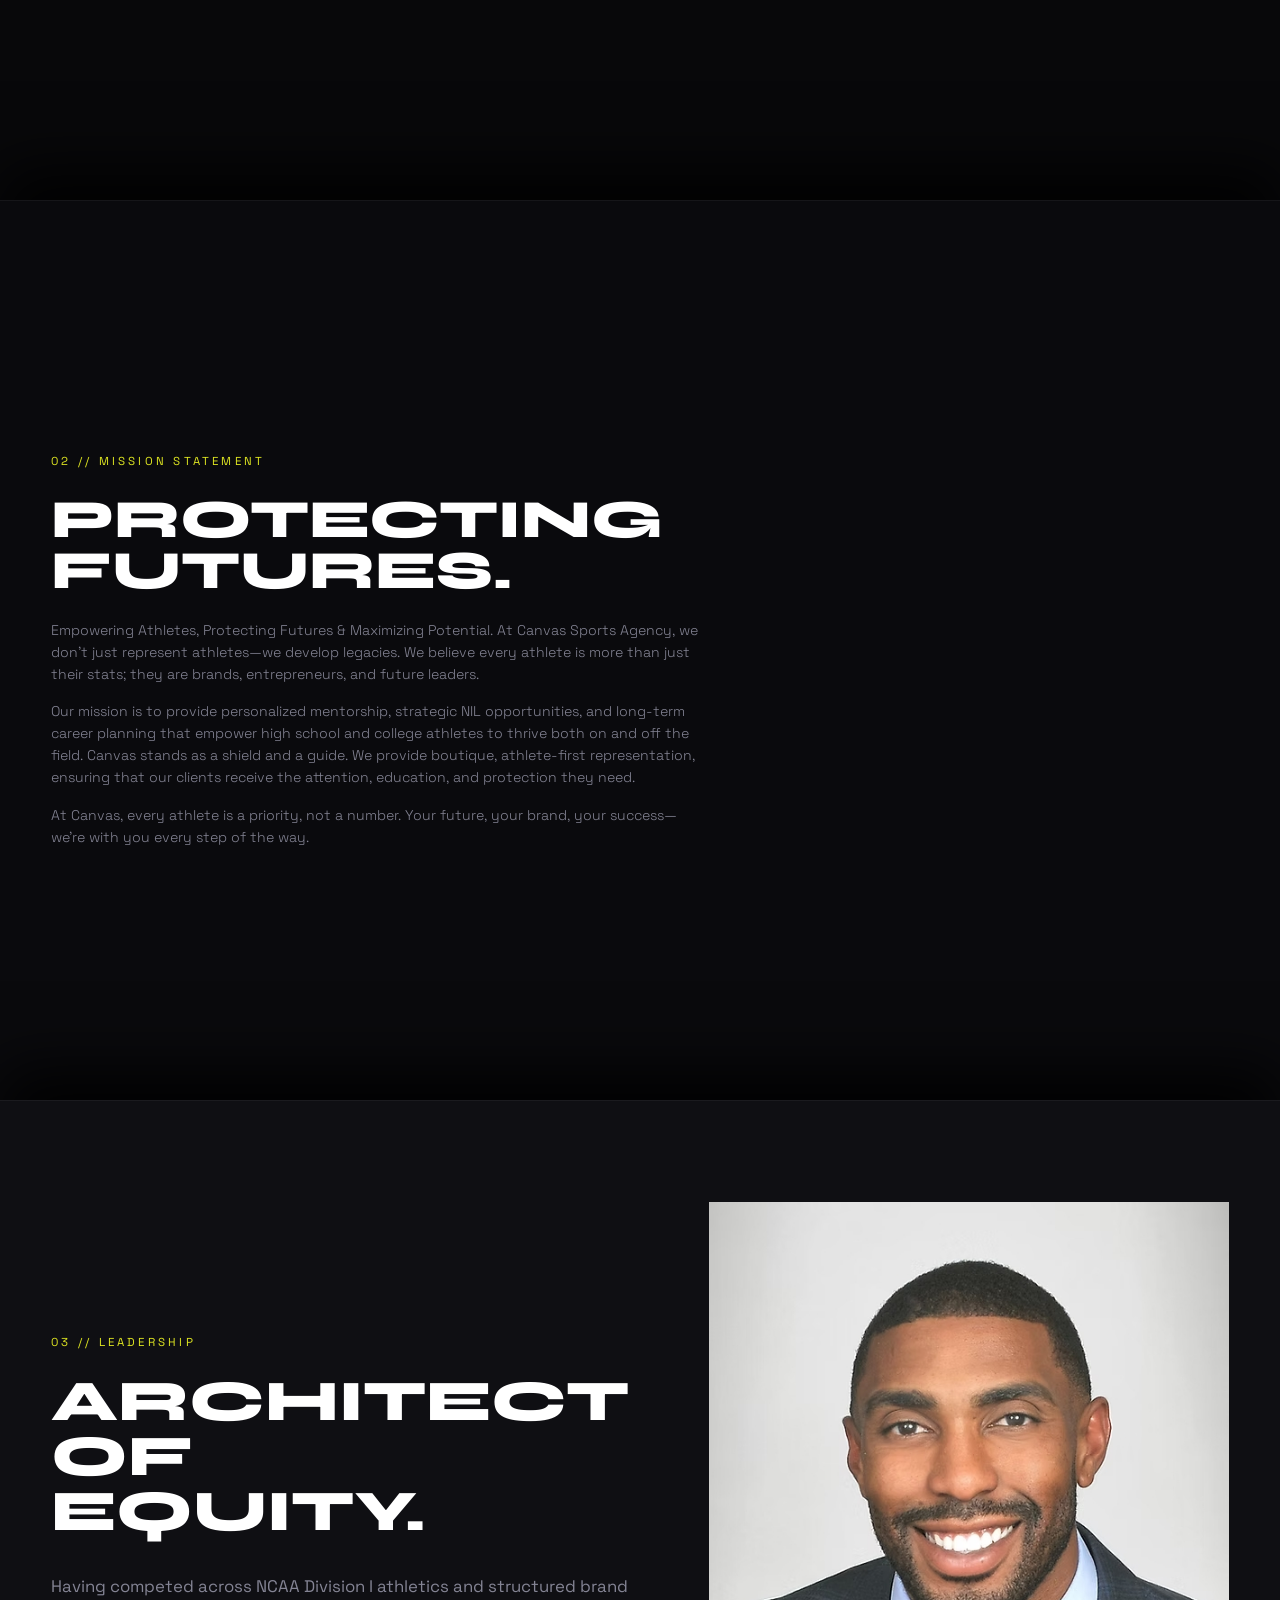
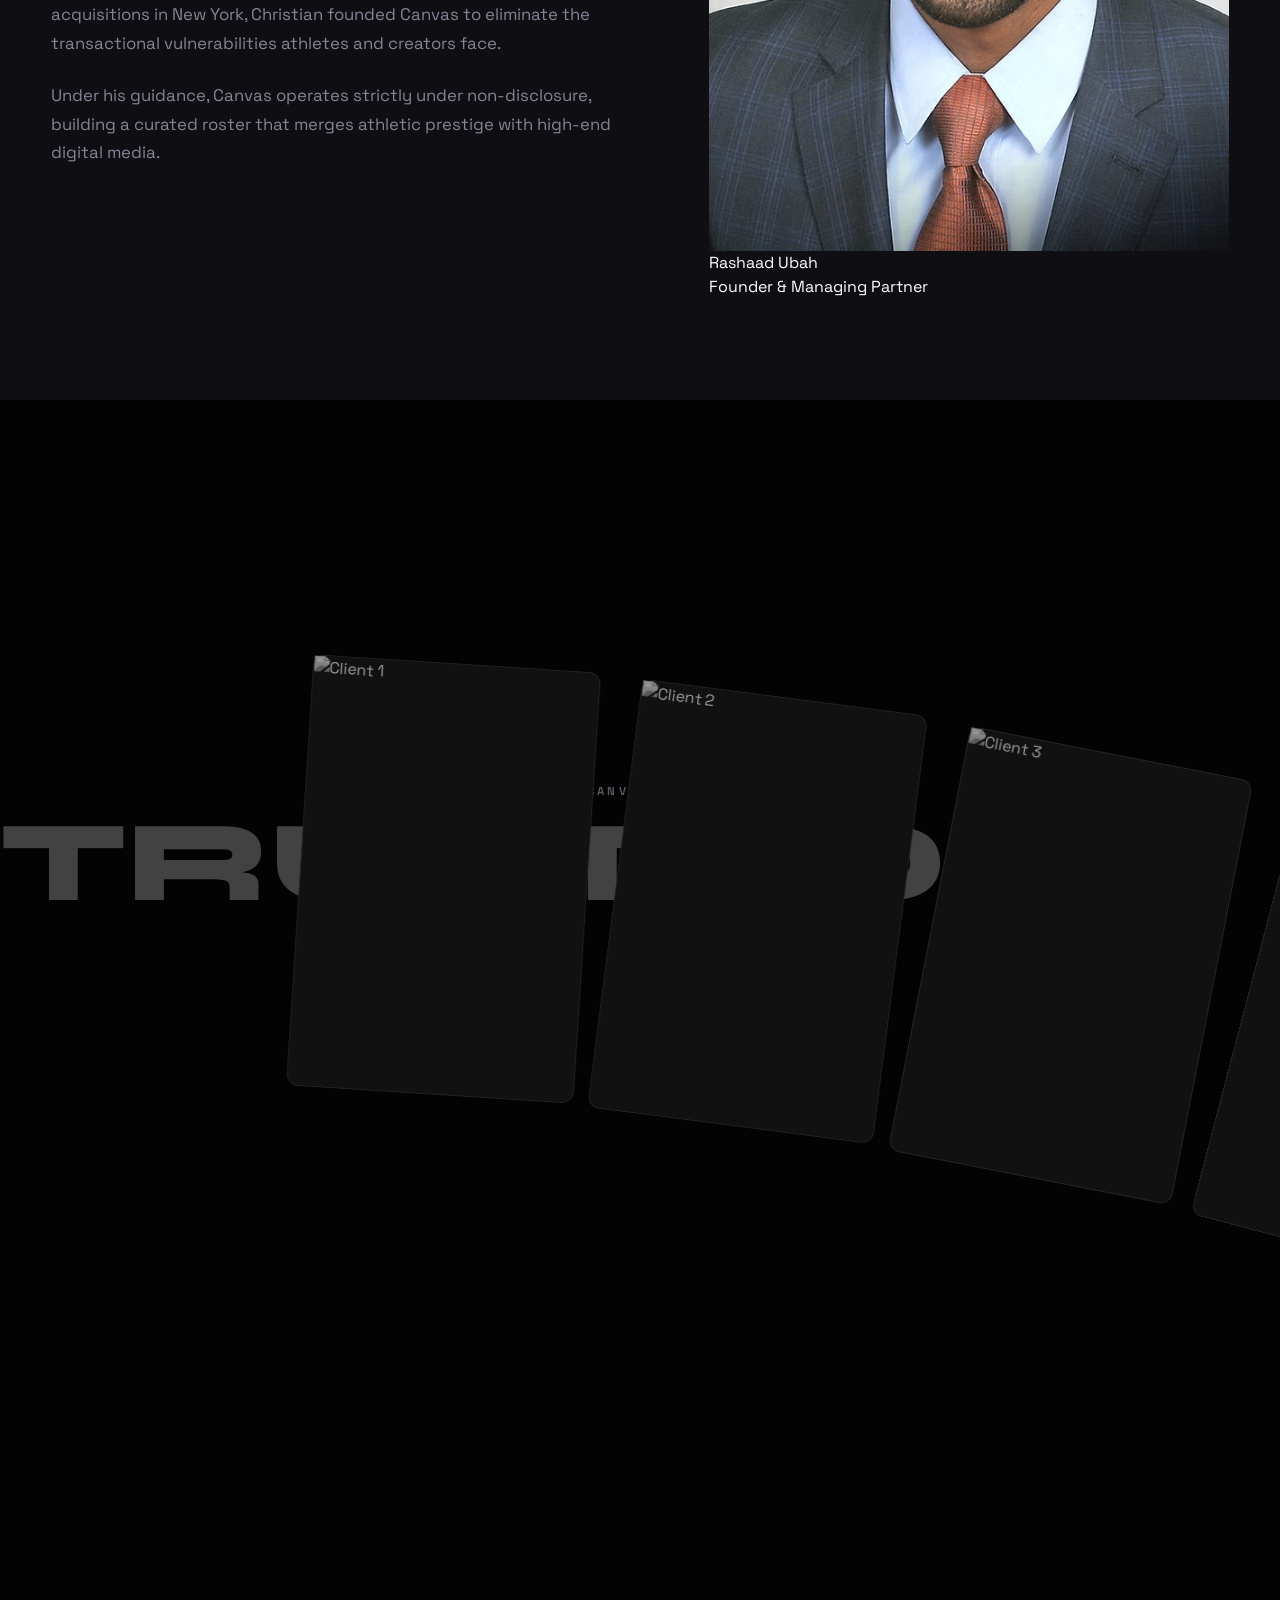
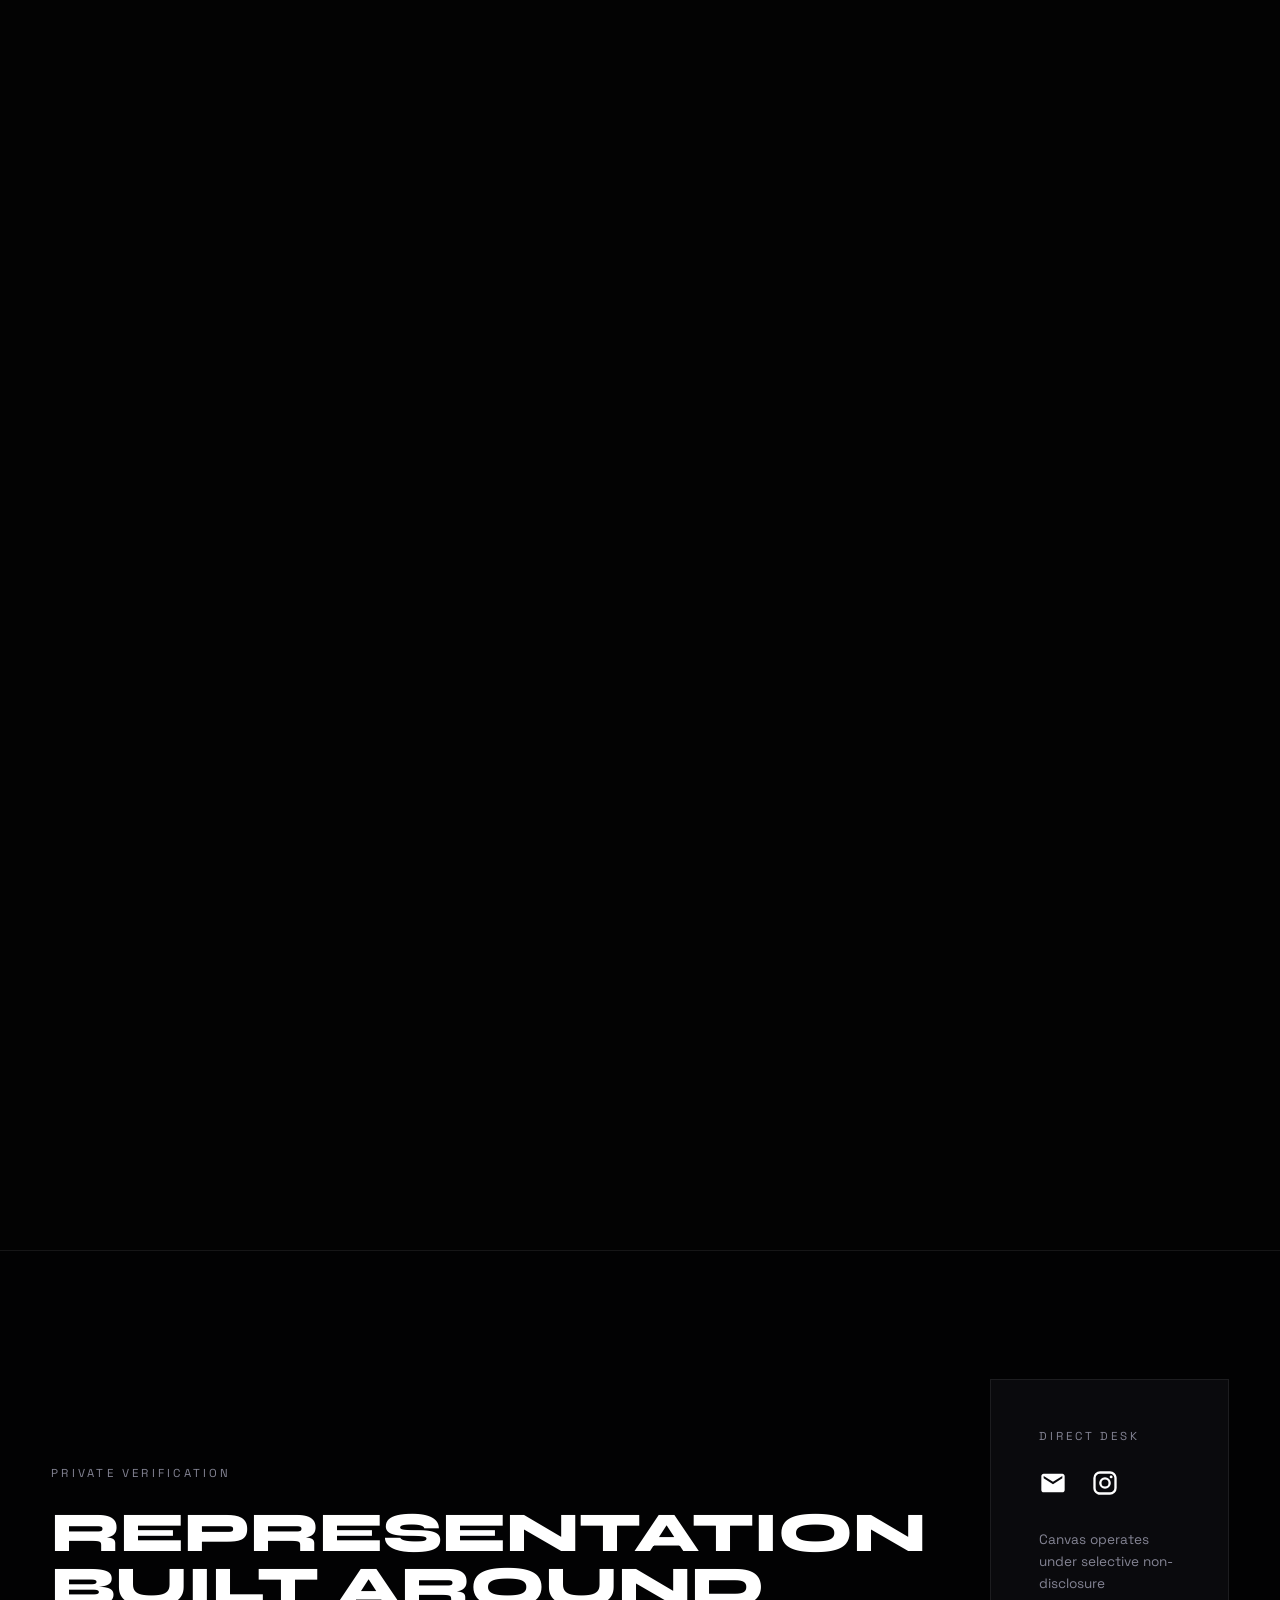
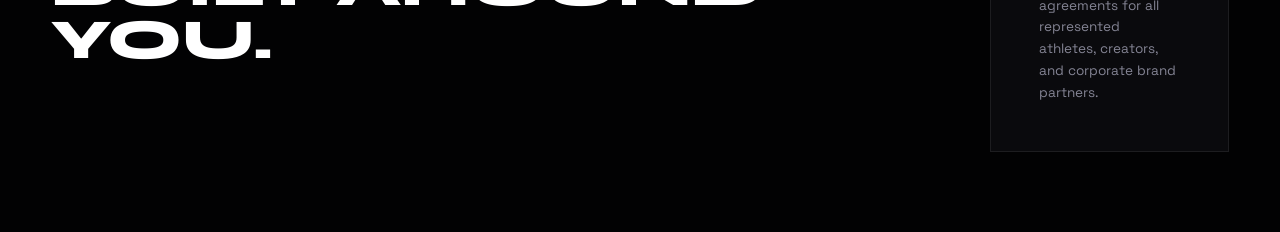
==== commit c710b068: "fix: menu full-screen ajustado, hero roster agregado y textos responsivos en celular corregidos" ====
--- a/about.html
+++ b/about.html
@@ -604,6 +604,37 @@
       .nav-actions-right {
         gap: 1.2rem !important;
       }
+    }
+    /* =========================================
+       CORRECCIONES FINALES: BOTONES Y PUNTO VERDE
+    ========================================= */
+    
+    /* 1. Reactivar los clics en el menú de celular (Romper el muro invisible) */
+    #burgerToggle, .luxury-burger, .burger-line {
+      pointer-events: all !important;
+      cursor: pointer !important;
+      z-index: 9999 !important;
+    }
+
+    /* 2. Achicar el punto verde y su aureola para que no choque con el logo */
+    .dot-pulse {
+      width: 4px !important;
+      height: 4px !important;
+    }
+    
+    .dot-pulse::after {
+      top: -2px !important;
+      left: -2px !important;
+      right: -2px !important;
+      bottom: -2px !important;
+      /* Llamamos a una nueva animación más pequeña */
+      animation: pulse-small 2s infinite ease-out !important; 
+    }
+
+    /* La nueva animación que se expande mucho menos (1.5 en vez de 2.4) */
+    @keyframes pulse-small {
+      0% { transform: scale(0.9); opacity: 1; }
+      100% { transform: scale(1.5); opacity: 0; } 
     }
   </style>
 </head>
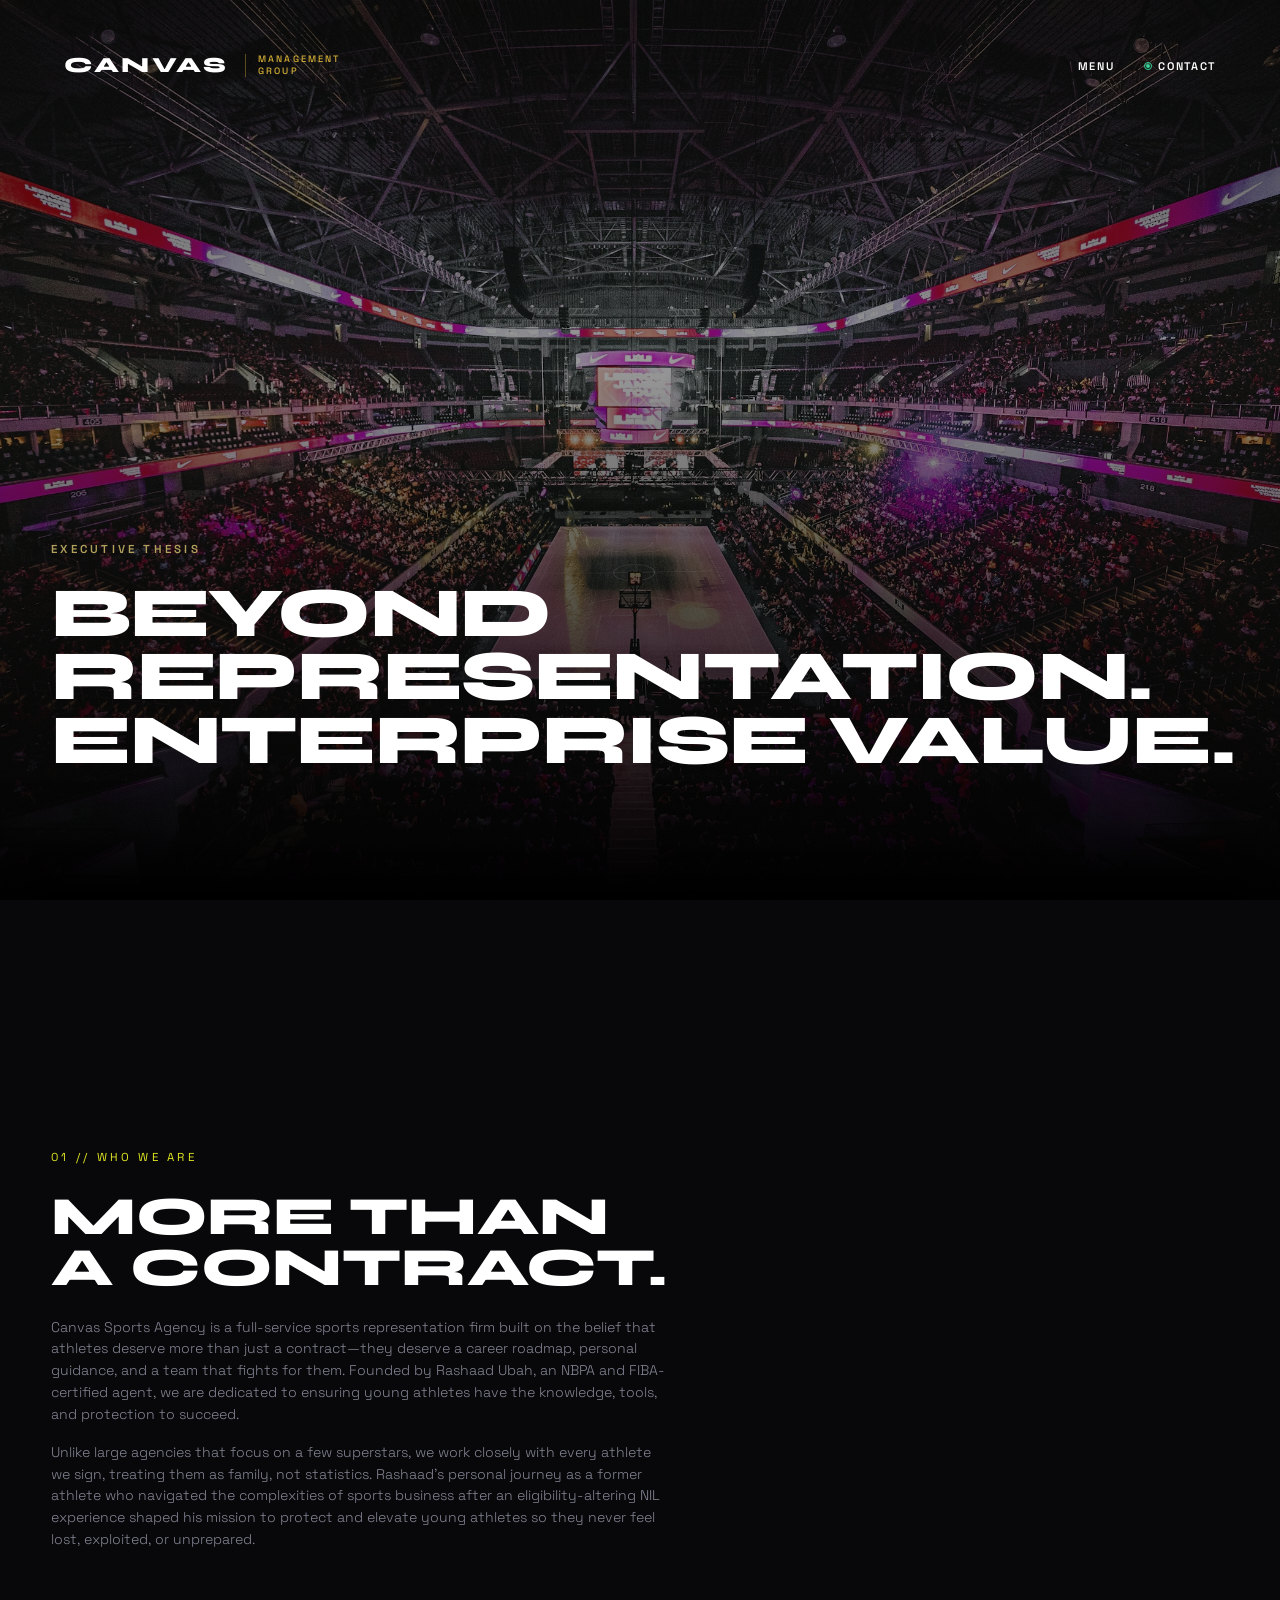
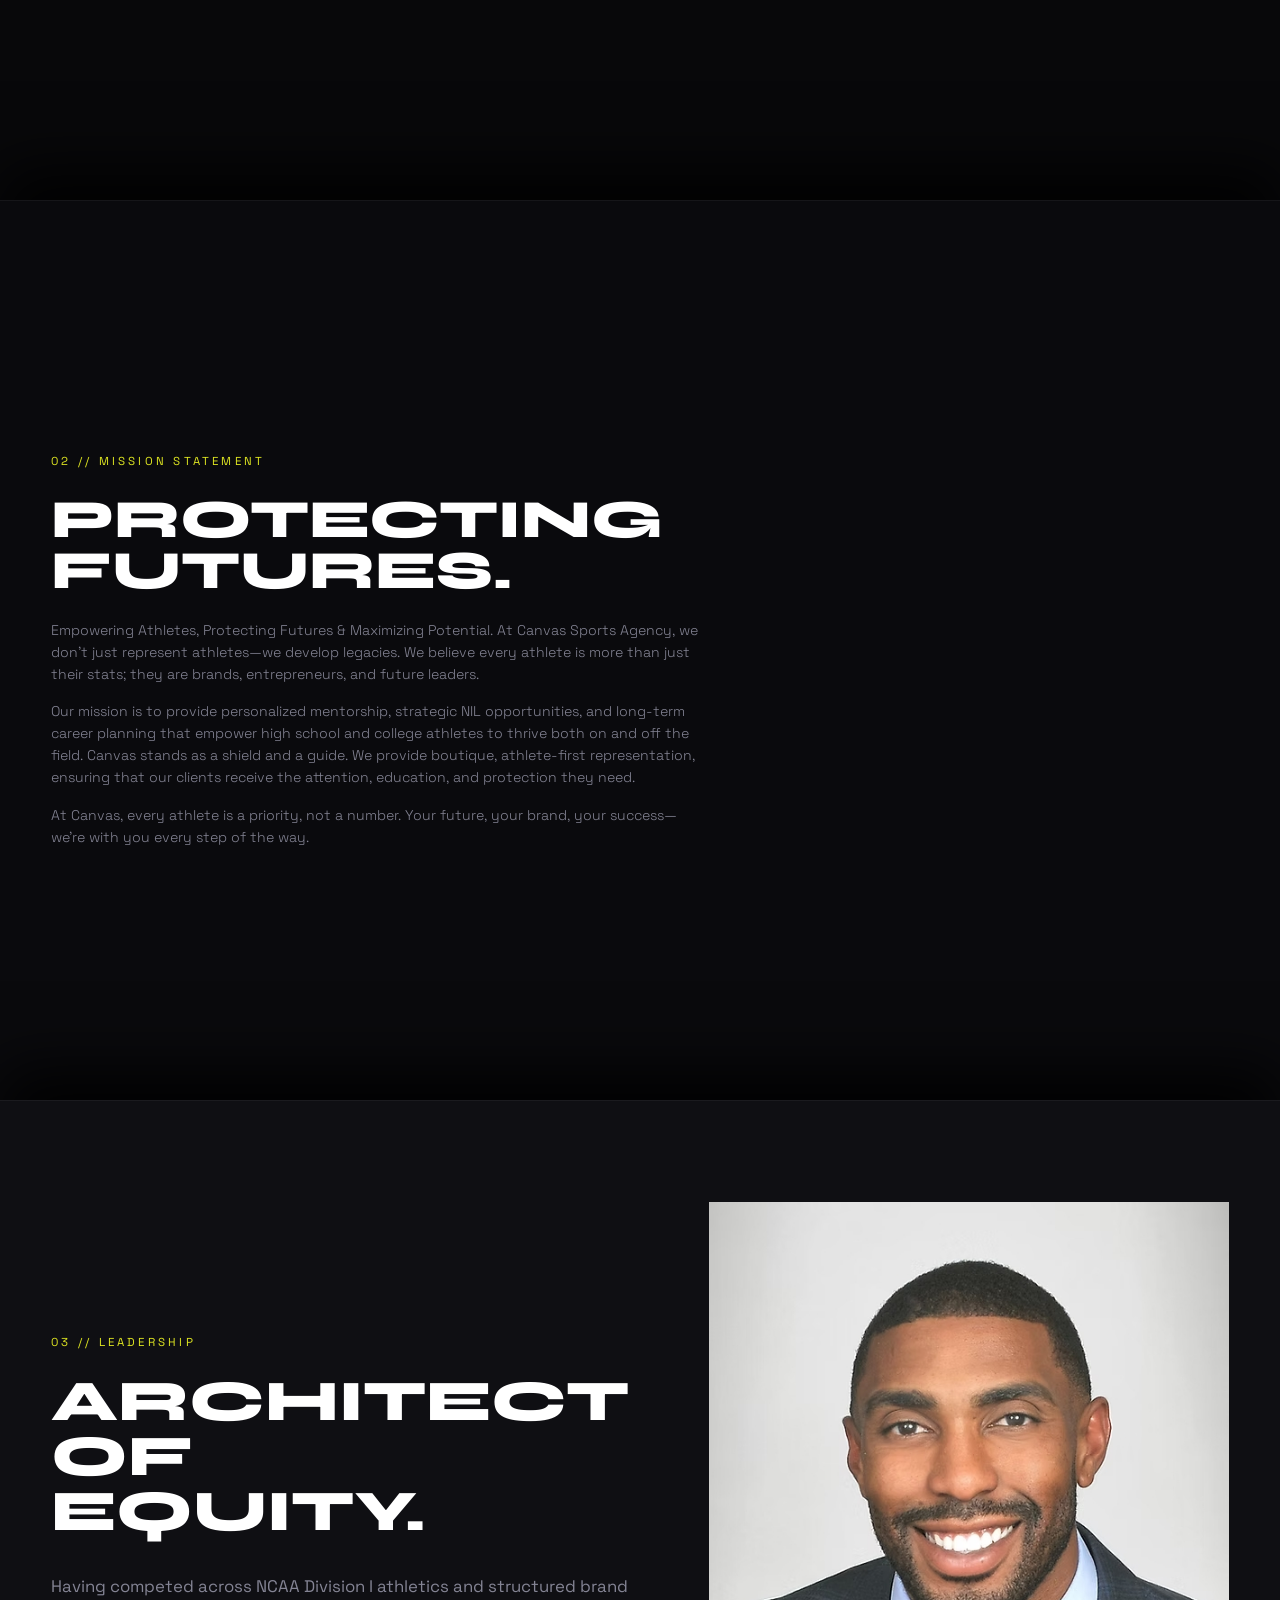
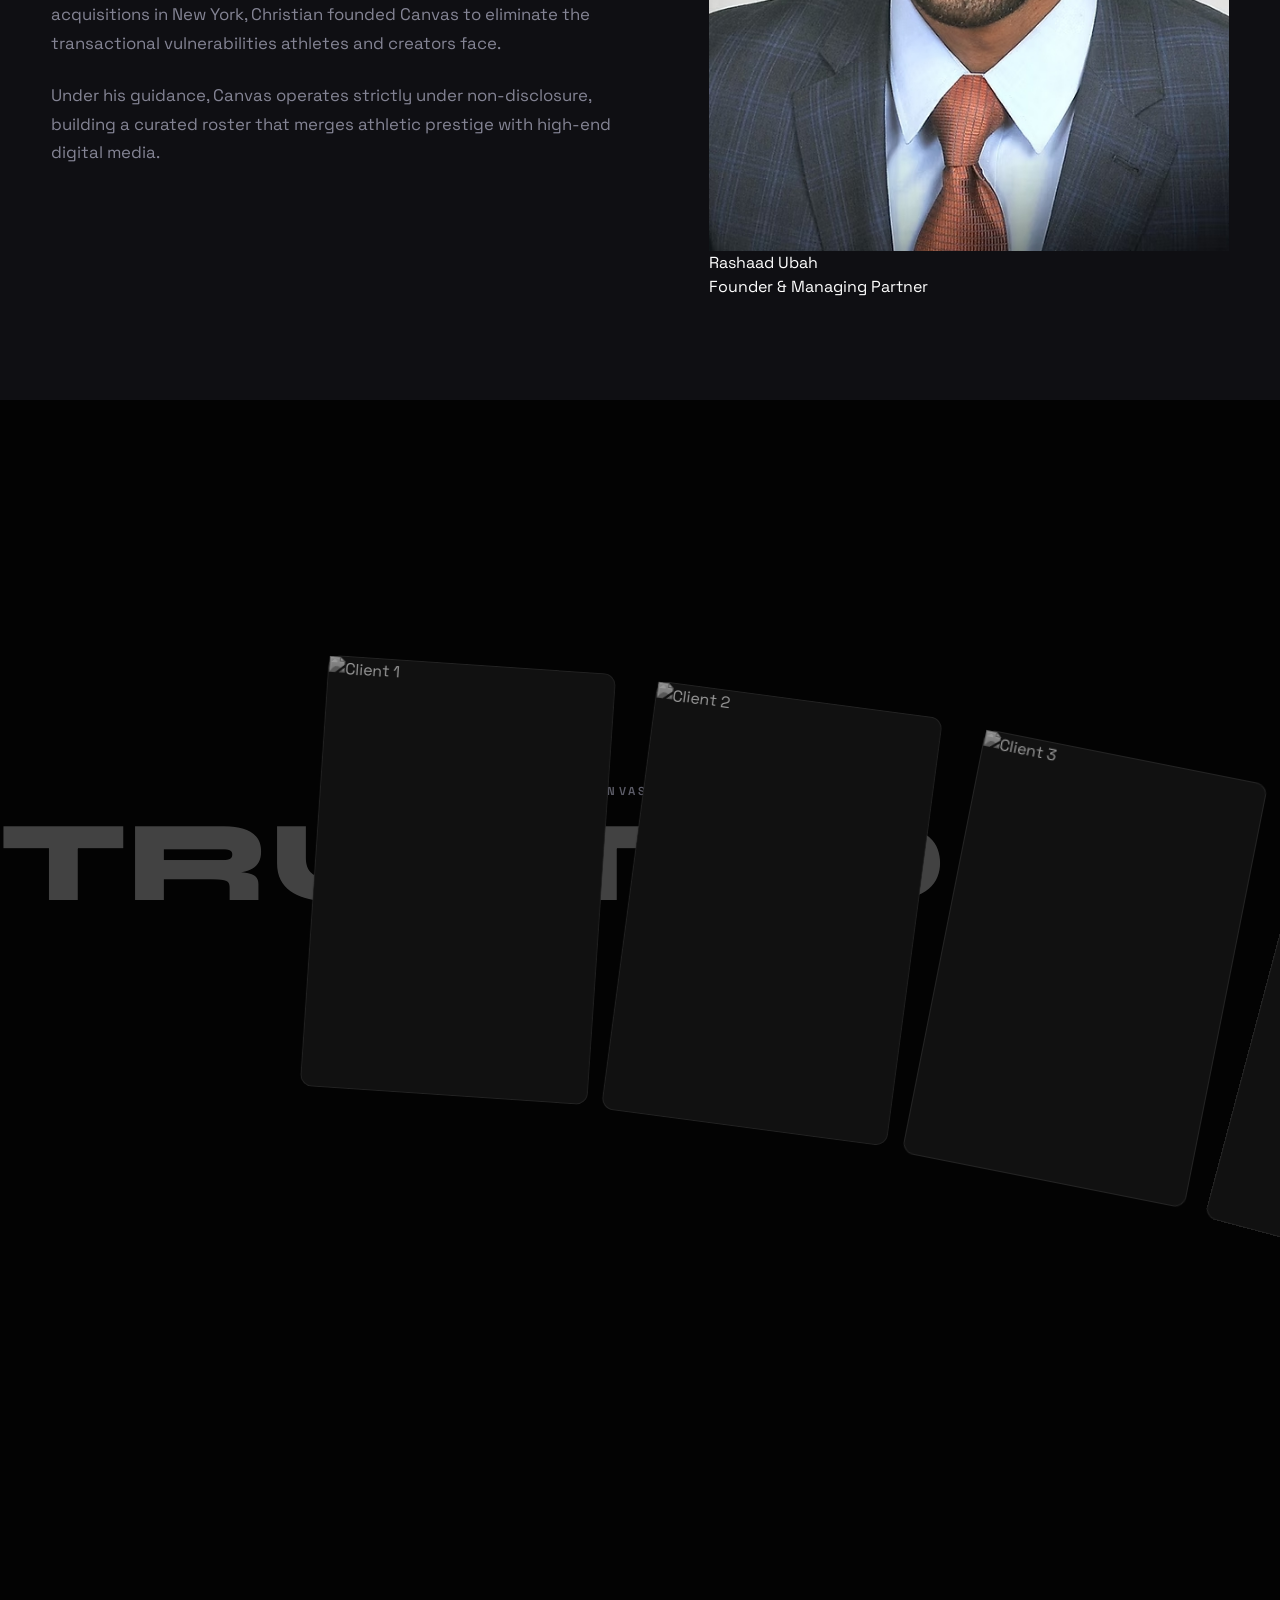
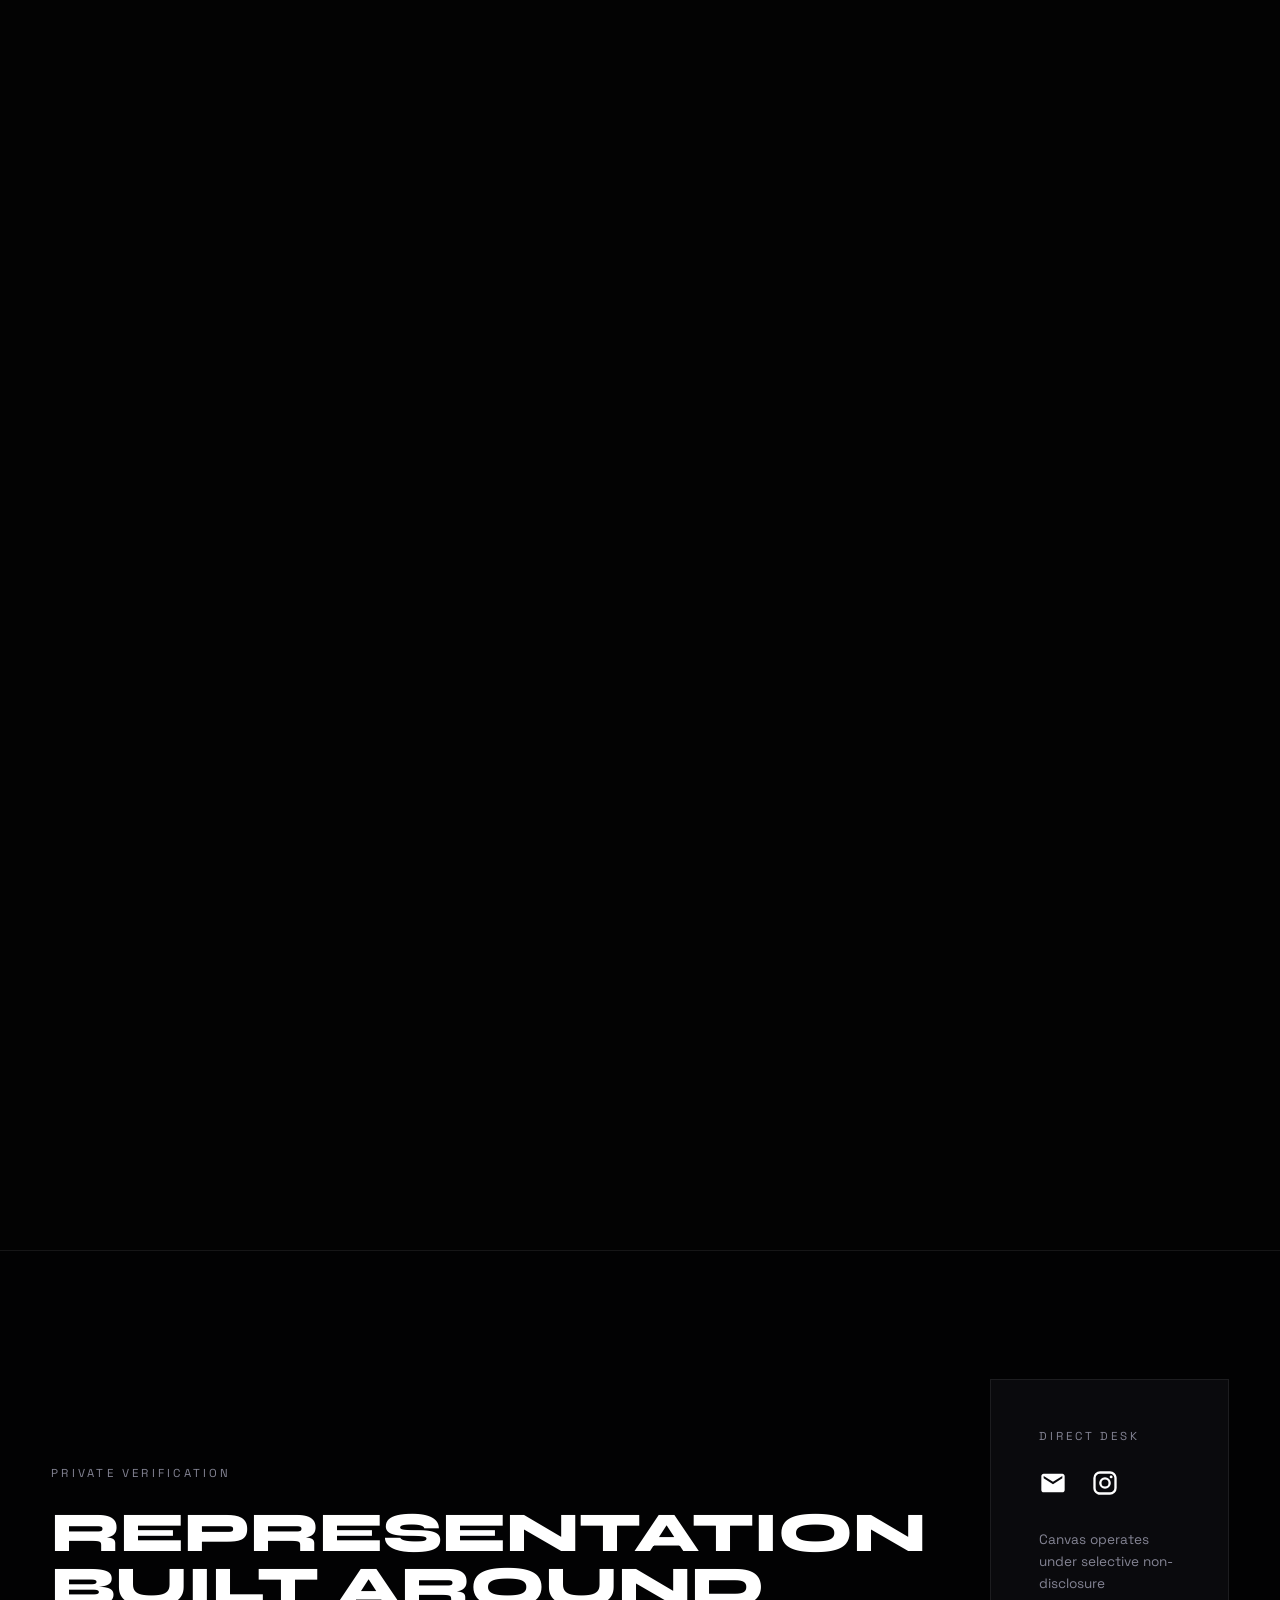
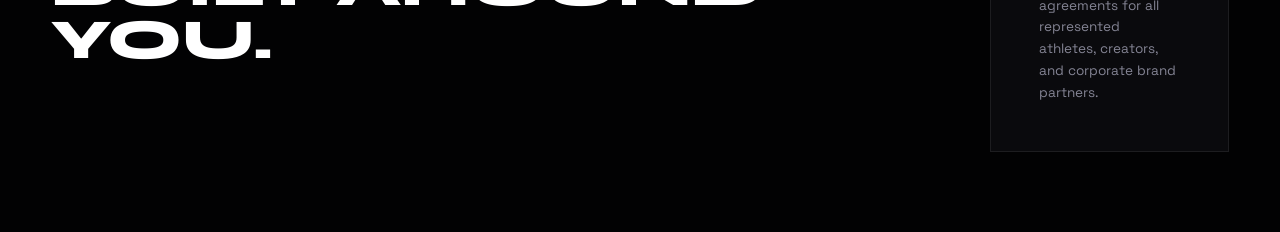
==== commit 43cdeed7: "fix: unificación de scripts del menú y protección de animaciones" ====
--- a/about.html
+++ b/about.html
@@ -636,85 +636,119 @@
       0% { transform: scale(0.9); opacity: 1; }
       100% { transform: scale(1.5); opacity: 0; } 
     }
+    /* =========================================
+       ESTILOS DEL MENÚ ELEGANTE (CORTINA)
+    ========================================= */
+    .luxury-curtain {
+      position: fixed;
+      inset: 0;
+      background: #050505; /* Fondo negro profundo y elegante */
+      z-index: 2000;
+      display: flex;
+      flex-direction: column;
+      align-items: center;
+      justify-content: center;
+      opacity: 0;
+      pointer-events: none;
+      transition: opacity 0.4s ease;
+    }
+
+    .luxury-curtain.active {
+      opacity: 1;
+      pointer-events: all;
+    }
+
+    .curtain-links-container {
+      display: flex;
+      flex-direction: column;
+      align-items: center;
+      text-align: center;
+      gap: 2.5rem;
+    }
+
+    .curtain-link {
+      font-family: var(--font-display), sans-serif;
+      font-size: clamp(2.5rem, 6vw, 4rem);
+      font-weight: 900;
+      text-transform: uppercase;
+      color: #ffffff; /* Letra blanca elegante */
+      text-decoration: none;
+      transition: color 0.3s ease;
+    }
+    
+    .curtain-link:hover { color: #D4AF37; } /* Brillo dorado al pasar el mouse */
+
+    /* =========================================
+       REGLA DE HIERRO PARA EL CELULAR (MÓVIL)
+    ========================================= */
+    @media (max-width: 768px) {
+      /* 1. Arreglamos el logo para que NO se corte */
+      .brand-text { font-size: 1.2rem !important; letter-spacing: 0.05em !important; }
+      .brand-sub { font-size: 0.5rem !important; padding-left: 0.5rem !important; }
+      .brand { gap: 0.5rem !important; }
+      .nav-inner { padding: 1rem 4vw !important; }
+
+      /* 2. Escondemos la palabra MENU y mostramos las líneas (Hamburguesa) */
+      .desktop-btn { display: none !important; }
+      .mobile-btn { display: flex !important; }
+      
+      /* 3. Menú elegante ordenado en celular */
+      .curtain-links-container { gap: 2rem !important; }
+      .curtain-link { font-size: 2.2rem !important; }
+      
+      /* Evitar desbordes de pantalla */
+      html, body { overflow-x: hidden !important; width: 100vw !important; max-width: 100% !important; }
+    }
   </style>
 </head>
 <body>
 
- <!-- =========================================
-       NUEVO HEADER MINIMALISTA
+ 
+
+  <!-- =========================================
+       HEADER Y NAVEGACIÓN
   ========================================= -->
-  <header>
-    <div class="nav-inner">
+  <header style="position: fixed; top: 0; left: 0; width: 100%; z-index: 1000; pointer-events: none;">
+    <div class="nav-inner" style="pointer-events: all; display: flex; justify-content: space-between; align-items: center; padding: 1.5rem 5vw;">
+      
       <!-- LOGO -->
-      <a href="index.html" class="brand">
-        <span class="brand-text">Canvas</span>
-        <span class="brand-sub">
+      <a href="index.html" class="brand" style="display: flex; align-items: center; gap: 1rem; text-decoration: none;">
+        <span class="brand-text" style="color: #fff; font-family: 'Syne', sans-serif; font-weight: 900; text-transform: uppercase;">Canvas</span>
+        <span class="brand-sub" style="color: #D4AF37; display: flex; flex-direction: column; font-family: 'Space Grotesk', sans-serif; text-transform: uppercase; border-left: 1px solid rgba(212, 175, 55, 0.4); padding-left: 0.8rem;">
           <span>MANAGEMENT</span>
           <span>GROUP</span>
         </span>
       </a>
 
-      <!-- BOTONES A LA DERECHA -->
-     <!-- BOTONES A LA DERECHA -->
-      <div class="nav-actions-right" style="display: flex; align-items: center; gap: 2.5rem; margin-left: auto;">
+      <!-- BOTONES DERECHA -->
+      <div class="nav-actions-right" style="display: flex; align-items: center; gap: 2rem;">
+        <button id="openMenuBtn" class="desktop-btn" style="background: transparent; border: none; color: #fff; font-family: 'Space Grotesk', sans-serif; font-size: 11px; font-weight: 600; letter-spacing: 0.15em; cursor: pointer; text-transform: uppercase;">MENU</button>
         
-        <!-- BOTÓN DE MENÚ (Solo se verá en PC) -->
-        <button id="openMenuBtn" class="desktop-menu-btn nav-link" type="button" style="background: transparent; border: none; cursor: pointer; padding: 0;">
-          MENU
-        </button>
-        
-        <!-- BOTÓN DE CONTACTO (Intacto) -->
-        <button id="openContactBtn" class="contact-link" type="button" style="background: transparent; border: none; cursor: pointer; padding: 0;">
-          <span class="dot-pulse"></span>
+        <button id="openContactBtn" style="background: transparent; border: none; color: #fff; display: flex; align-items: center; gap: 8px; font-family: 'Space Grotesk', sans-serif; font-size: 11px; font-weight: 600; letter-spacing: 0.15em; cursor: pointer; text-transform: uppercase;">
+          <span class="dot-pulse" style="width: 4px; height: 4px; background: #34D399; border-radius: 50%; display: block;"></span>
           CONTACT
         </button>
 
-        <!-- HAMBURGUESA (Solo se verá en Celular) -->
-        <button class="luxury-burger" id="burgerToggle" type="button" aria-label="Toggle navigation">
-          <span class="burger-line burger-line-1"></span>
-          <span class="burger-line burger-line-2"></span>
+        <button id="burgerToggle" class="mobile-btn" style="background: transparent; border: none; cursor: pointer; display: none; flex-direction: column; gap: 6px; padding: 5px;">
+          <span style="width: 25px; height: 1.5px; background: #fff; display: block;"></span>
+          <span style="width: 15px; height: 1.5px; background: #fff; display: block; align-self: flex-end;"></span>
         </button>
       </div>
-      </div>
+
     </div>
   </header>
 
   <!-- =========================================
-       CORTINA INTERACTIVA FULL-SCREEN
+       MENÚ ELEGANTE FULL-SCREEN (NEGRO/BLANCO)
   ========================================= -->
-  <div class="luxury-nav-curtain" id="fullScreenMenu">
-    
-    <!-- Botón para cerrar (X) en la esquina -->
-    <button id="closeMenuBtn" class="nav-link" style="position: absolute; top: 40px; right: 5vw; background: transparent; border: none; cursor: pointer; font-size: 1.2rem;">
-      CLOSE [X]
-    </button>
+  <div id="fullScreenMenu" class="luxury-curtain">
+    <button id="closeMenuBtn" style="position: absolute; top: 2rem; right: 5vw; background: transparent; border: none; color: #fff; font-family: 'Space Grotesk', sans-serif; font-size: 12px; letter-spacing: 0.15em; cursor: pointer; z-index: 2001;">CLOSE [X]</button>
     
     <div class="curtain-links-container">
-      
-      <!-- ITEM 1 -->
-      <div class="menu-item">
-        <a href="index.html" class="curtain-link-item">HOME</a>
-        <span class="menu-hover-text">Return to the main canvas.</span>
-      </div>
-      
-      <!-- ITEM 2 -->
-      <div class="menu-item">
-        <a href="about.html" class="curtain-link-item">ABOUT</a>
-        <span class="menu-hover-text">Our philosophy and vision.</span>
-      </div>
-      
-      <!-- ITEM 3 -->
-      <div class="menu-item">
-        <a href="athletes.html" class="curtain-link-item">ROSTER &amp; CREATORS</a>
-        <span class="menu-hover-text">The elite talent we represent.</span>
-      </div>
-      
-      <!-- ITEM 4 -->
-      <div class="menu-item">
-        <a href="work.html" class="curtain-link-item">CAMPAIGNS &amp; DEALS</a>
-        <span class="menu-hover-text">Brand partnerships and success stories.</span>
-      </div>
-
+      <a href="index.html" class="curtain-link">HOME</a>
+      <a href="about.html" class="curtain-link">ABOUT</a>
+      <a href="athletes.html" class="curtain-link">THE ROSTER</a>
+      <a href="work.html" class="curtain-link">CAMPAIGNS</a>
     </div>
   </div>
 
@@ -888,160 +922,136 @@
     </div>
   </div>
 
-  <!-- SCRIPTS -->
   <script>
- 
-
-    // Modal de Contacto
-    const contactModal = document.getElementById('contactModal');
-    const openContactBtn = document.getElementById('openContactBtn');
-    const openContactMobileBtn = document.getElementById('openContactMobileBtn');
-    const closeContactBtn = document.getElementById('closeContactBtn');
-
-    function openModal() {
-      if (burgerToggle) burgerToggle.classList.remove('active');
-      if (luxuryCurtain) luxuryCurtain.classList.remove('active');
-      document.body.style.overflow = 'hidden';
-      contactModal.classList.add('active');
-    }
-
-    if (openContactBtn) openContactBtn.addEventListener('click', openModal);
-    if (openContactMobileBtn) openContactMobileBtn.addEventListener('click', openModal);
-    
-    if (closeContactBtn) {
-      closeContactBtn.addEventListener('click', () => {
-        contactModal.classList.remove('active');
-        document.body.style.overflow = '';
-      });
-    }
-
+    // =========================================
+    // 1. FUNCIÓN DEL FORMULARIO DE CONTACTO (Afuera para que el HTML la detecte)
+    // =========================================
     function handleContactSubmit(e) {
       e.preventDefault();
       alert('Message sent successfully. We will get back to you soon.');
-      contactModal.classList.remove('active');
+      const contactModal = document.getElementById('contactModal');
+      if (contactModal) contactModal.classList.remove('active');
       document.body.style.overflow = '';
       e.target.reset();
     }
-/// =========================================
-    // MOTOR DE SCROLL FLUIDO (EFECTO CÍRCULO / RUEDA)
-    // =========================================
-    const scrollWrapper = document.querySelector('.horizontal-scroll-wrapper');
-    const horizontalTrack = document.querySelector('.horizontal-track');
-    const marqueeItems = document.querySelectorAll('.marquee-item');
-
-    let currentX = 0;
-    let targetX = 0;
-
-    function animateScroll() {
-      if (scrollWrapper && horizontalTrack) {
-        const wrapperTop = scrollWrapper.offsetTop;
-        const wrapperHeight = scrollWrapper.offsetHeight;
-        const scrollY = window.scrollY;
+
+    document.addEventListener("DOMContentLoaded", () => {
+      
+      // =========================================
+      // 2. LÓGICA DEL MODAL DE CONTACTO
+      // =========================================
+      const contactModal = document.getElementById('contactModal');
+      const openContactBtn = document.getElementById('openContactBtn');
+      const openContactMobileBtn = document.getElementById('openContactMobileBtn');
+      const closeContactBtn = document.getElementById('closeContactBtn');
+      const burgerToggle = document.getElementById('burgerToggle');
+      const fullScreenMenu = document.getElementById('fullScreenMenu'); // El nuevo menú
+
+      function openModal() {
+        if (burgerToggle) burgerToggle.classList.remove('active');
+        if (fullScreenMenu) fullScreenMenu.classList.remove('active');
+        document.body.style.overflow = 'hidden';
+        if (contactModal) contactModal.classList.add('active');
+      }
+
+      if (openContactBtn) openContactBtn.addEventListener('click', openModal);
+      if (openContactMobileBtn) openContactMobileBtn.addEventListener('click', openModal);
+      
+      if (closeContactBtn) {
+        closeContactBtn.addEventListener('click', () => {
+          if (contactModal) contactModal.classList.remove('active');
+          document.body.style.overflow = '';
+        });
+      }
+
+      // =========================================
+      // 3. NUEVA LÓGICA DEL MENÚ FULL-SCREEN
+      // =========================================
+      const openMenuBtn = document.getElementById('openMenuBtn');
+      const closeMenuBtn = document.getElementById('closeMenuBtn');
+
+      const openMenu = () => { if(fullScreenMenu) fullScreenMenu.classList.add('active'); };
+      const closeMenu = () => { if(fullScreenMenu) fullScreenMenu.classList.remove('active'); };
+
+      if(openMenuBtn) openMenuBtn.addEventListener('click', openMenu);
+      if(burgerToggle) burgerToggle.addEventListener('click', openMenu);
+      if(closeMenuBtn) closeMenuBtn.addEventListener('click', closeMenu);
+
+
+      // =========================================
+      // 4. MOTOR DE SCROLL FLUIDO (EFECTO RUEDA) - ¡INTACTO!
+      // =========================================
+      const scrollWrapper = document.querySelector('.horizontal-scroll-wrapper');
+      const horizontalTrack = document.querySelector('.horizontal-track');
+      const marqueeItems = document.querySelectorAll('.marquee-item');
+
+      let currentX = 0;
+      let targetX = 0;
+
+      function animateScroll() {
+        if (scrollWrapper && horizontalTrack) {
+          const wrapperTop = scrollWrapper.offsetTop;
+          const wrapperHeight = scrollWrapper.offsetHeight;
+          const scrollY = window.scrollY;
+          
+          if (scrollY >= wrapperTop && scrollY <= (wrapperTop + wrapperHeight - window.innerHeight)) {
+            const progress = (scrollY - wrapperTop) / (wrapperHeight - window.innerHeight);
+            const maxTranslateX = horizontalTrack.scrollWidth - window.innerWidth + 200;
+            targetX = progress * maxTranslateX;
+          } else if (scrollY < wrapperTop) {
+            targetX = 0;
+          } else {
+            const maxTranslateX = horizontalTrack.scrollWidth - window.innerWidth + 200;
+            targetX = maxTranslateX;
+          }
+
+          currentX += (targetX - currentX) * 0.05;
+          horizontalTrack.style.transform = `translateX(-${currentX}px)`;
+
+          marqueeItems.forEach(item => {
+            const rect = item.getBoundingClientRect();
+            const xPos = ((rect.left + rect.width / 2) / window.innerWidth) - 0.1;
+            const curveY = Math.pow(xPos, 2) * 180; 
+            const rotation = xPos * 15;
+            item.style.transform = `translateY(${curveY}px) rotate(${rotation}deg)`;
+          });
+        }
+        requestAnimationFrame(animateScroll);
+      }
+      animateScroll();
+
+      // =========================================
+      // 5. RASTREADOR TÁCTIL PARA MÓVILES - ¡INTACTO!
+      // =========================================
+      const touchItems = document.querySelectorAll('.marquee-item');
+
+      touchItems.forEach(item => {
+        item.addEventListener('touchstart', () => {
+          touchItems.forEach(i => i.classList.remove('touch-active'));
+          item.classList.add('touch-active');
+        }, {passive: true});
+      });
+
+      document.addEventListener('touchmove', (e) => {
+        const touch = e.touches[0];
+        const element = document.elementFromPoint(touch.clientX, touch.clientY);
         
-        // 1. Calculamos el deslizamiento horizontal con Inercia (LERP)
-        if (scrollY >= wrapperTop && scrollY <= (wrapperTop + wrapperHeight - window.innerHeight)) {
-          const progress = (scrollY - wrapperTop) / (wrapperHeight - window.innerHeight);
-          const maxTranslateX = horizontalTrack.scrollWidth - window.innerWidth + 200;
-          targetX = progress * maxTranslateX;
-        } else if (scrollY < wrapperTop) {
-          targetX = 0;
+        if (element && element.closest('.marquee-item')) {
+          const targetItem = element.closest('.marquee-item');
+          if (!targetItem.classList.contains('touch-active')) {
+            touchItems.forEach(i => i.classList.remove('touch-active'));
+            targetItem.classList.add('touch-active');
+          }
         } else {
-          const maxTranslateX = horizontalTrack.scrollWidth - window.innerWidth + 200;
-          targetX = maxTranslateX;
+          touchItems.forEach(i => i.classList.remove('touch-active'));
         }
-
-        currentX += (targetX - currentX) * 0.05;
-        horizontalTrack.style.transform = `translateX(-${currentX}px)`;
-
-        // 2. LA MAGIA DEL CÍRCULO: Animamos cada foto individualmente
-        marqueeItems.forEach(item => {
-          // Obtenemos la posición de la foto en la pantalla
-          const rect = item.getBoundingClientRect();
-          // Calculamos su posición relativa (0 es el borde izquierdo, 1 es el borde derecho)
-          // Le restamos 0.1 para que el "punto más alto" del círculo esté un poquito a la derecha, no pegado al borde.
-          const xPos = ((rect.left + rect.width / 2) / window.innerWidth) - 0.1;
-          
-          // FÓRMULAS DEL CUARTO DE CÍRCULO:
-          // Elevamos al cuadrado (curva) y multiplicamos por 400px (caída máxima)
-        const curveY = Math.pow(xPos, 2) * 180; // Suaviza la caída para que las fotos de la derecha queden más altas
-          // Rotamos la foto progresivamente (25 grados de inclinación máxima)
-       const rotation = xPos * 15;
-          
-          // Aplicamos la altura y el giro simulando el borde de una rueda gigante
-          item.style.transform = `translateY(${curveY}px) rotate(${rotation}deg)`;
-        });
-      }
-      
-      requestAnimationFrame(animateScroll);
-    }
-
-    animateScroll();
-
-    // =========================================
-    // RASTREADOR TÁCTIL PARA MÓVILES (Color al pasar el dedo)
-    // =========================================
-    const touchItems = document.querySelectorAll('.marquee-item');
-
-    // 1. Cuando tocas una foto (Toque simple)
-    touchItems.forEach(item => {
-      item.addEventListener('touchstart', () => {
+      }, {passive: true});
+
+      document.addEventListener('touchend', () => {
         touchItems.forEach(i => i.classList.remove('touch-active'));
-        item.classList.add('touch-active');
-      }, {passive: true});
+      });
+
     });
-
-    // 2. Cuando deslizas el dedo por la pantalla (Swipe)
-    document.addEventListener('touchmove', (e) => {
-      const touch = e.touches[0];
-      // Descubre qué elemento está exactamente debajo del dedo en tiempo real
-      const element = document.elementFromPoint(touch.clientX, touch.clientY);
-      
-      if (element && element.closest('.marquee-item')) {
-        const targetItem = element.closest('.marquee-item');
-        // Solo aplicamos el cambio si el dedo entra a una foto nueva
-        if (!targetItem.classList.contains('touch-active')) {
-          touchItems.forEach(i => i.classList.remove('touch-active'));
-          targetItem.classList.add('touch-active');
-        }
-      } else {
-        // Si el dedo sale de la zona de fotos, regresan a blanco y negro
-        touchItems.forEach(i => i.classList.remove('touch-active'));
-      }
-    }, {passive: true});
-
-    // 3. Cuando levantas el dedo de la pantalla
-    document.addEventListener('touchend', () => {
-      touchItems.forEach(i => i.classList.remove('touch-active'));
-    });
-// =========================================
-    // Lógica del Menú Full-Screen (PC y Móvil)
-    // =========================================
-    const openMenuBtn = document.getElementById('openMenuBtn');
-    const closeMenuBtn = document.getElementById('closeMenuBtn');
-    const burgerToggle = document.getElementById('burgerToggle');
-    const fullScreenMenu = document.getElementById('fullScreenMenu');
-
-    // Abre el menú desde PC (Palabra MENU)
-    if (openMenuBtn) {
-      openMenuBtn.addEventListener('click', () => {
-        fullScreenMenu.classList.add('active');
-      });
-    }
-
-    // Abre el menú desde Celular (Hamburguesa)
-    if (burgerToggle) {
-      burgerToggle.addEventListener('click', () => {
-        fullScreenMenu.classList.add('active');
-      });
-    }
-
-    // Cierra el menú (Botón X de la cortina)
-    if (closeMenuBtn) {
-      closeMenuBtn.addEventListener('click', () => {
-        fullScreenMenu.classList.remove('active');
-      });
-    }
-
   </script>
 </body>
 </html>
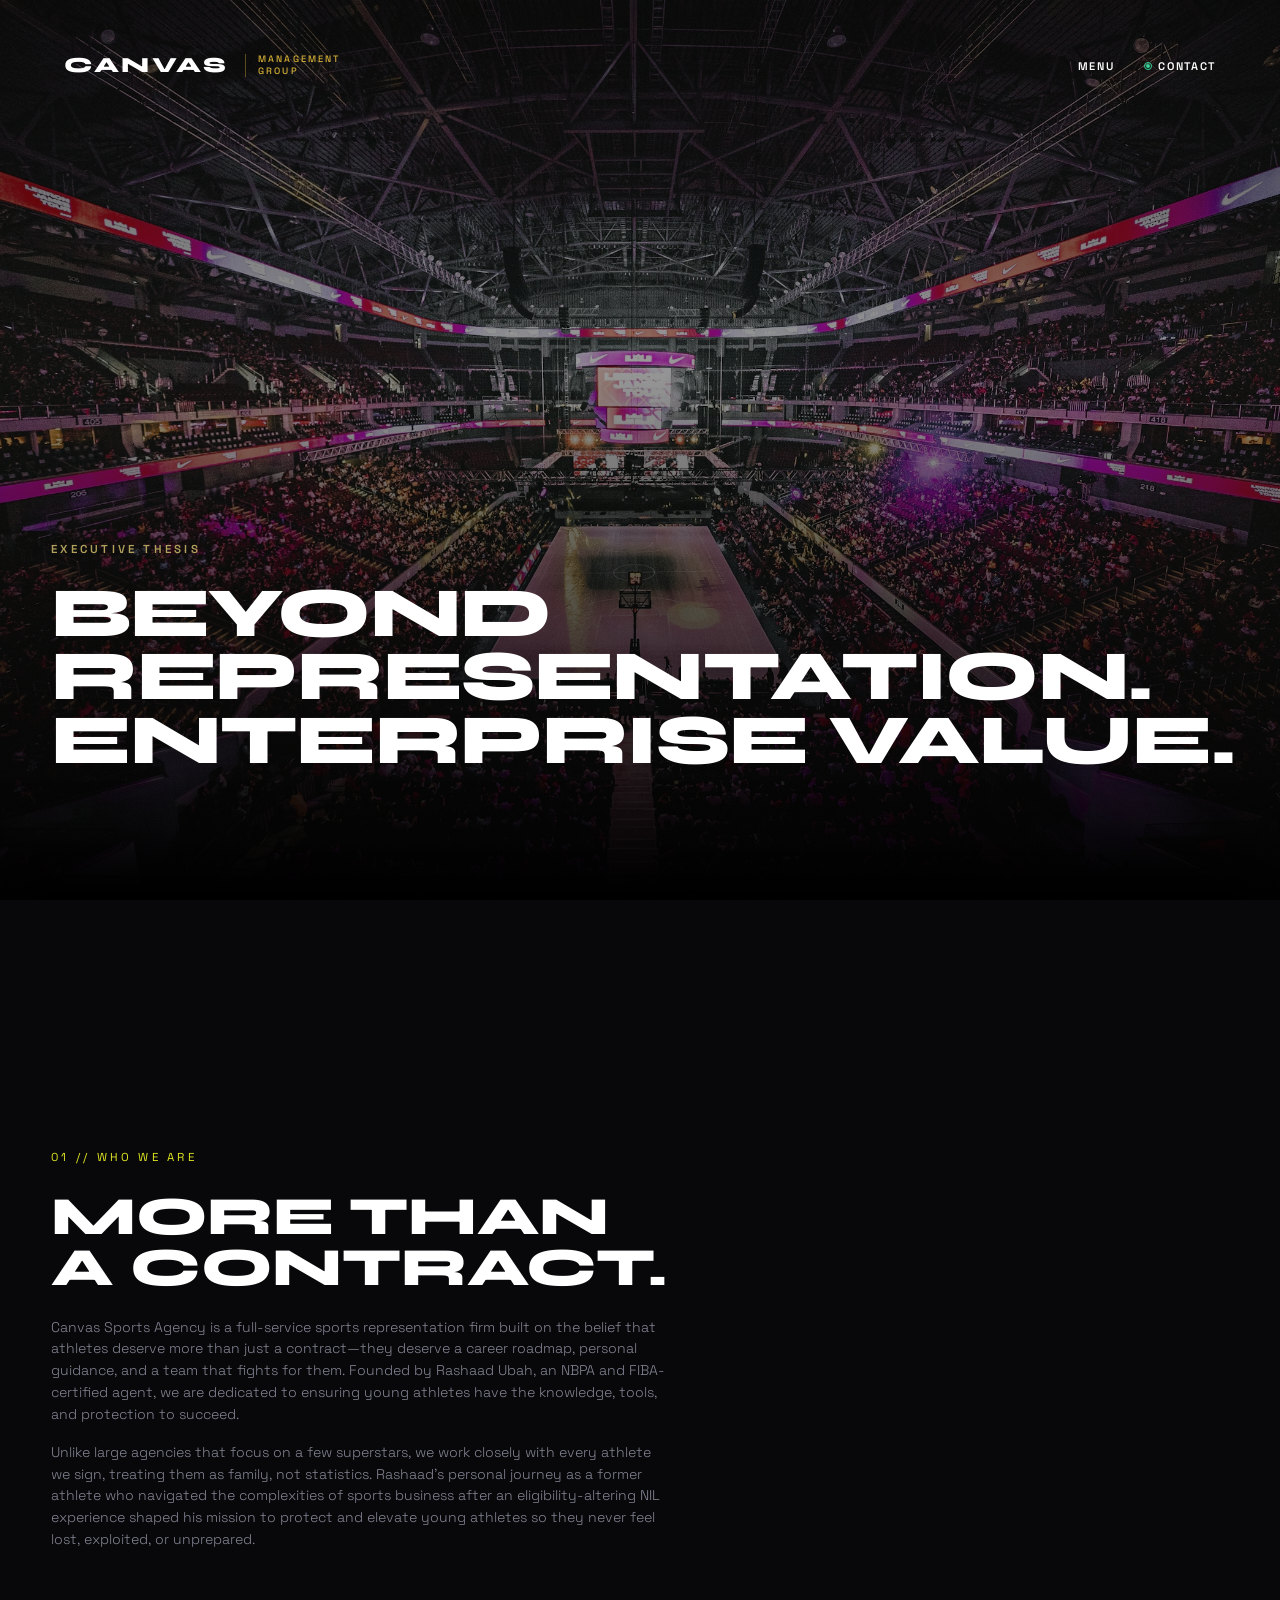
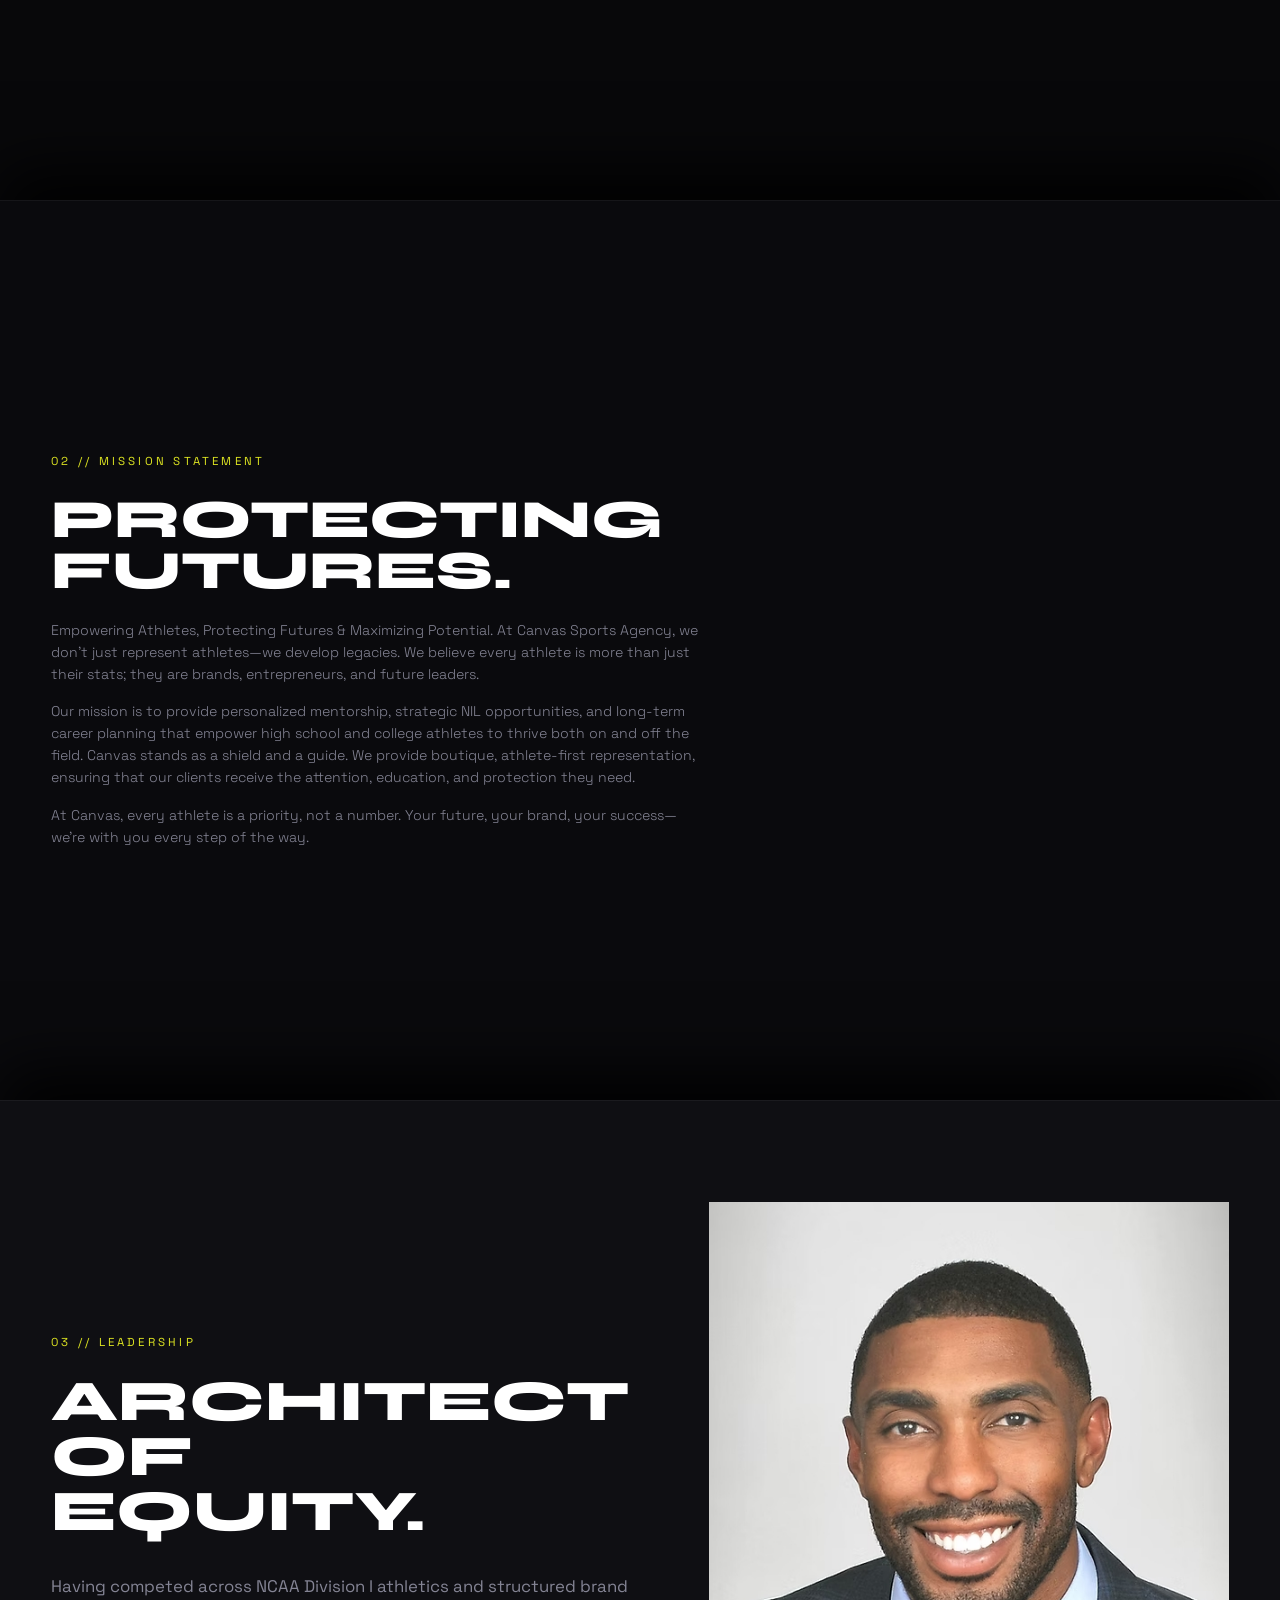
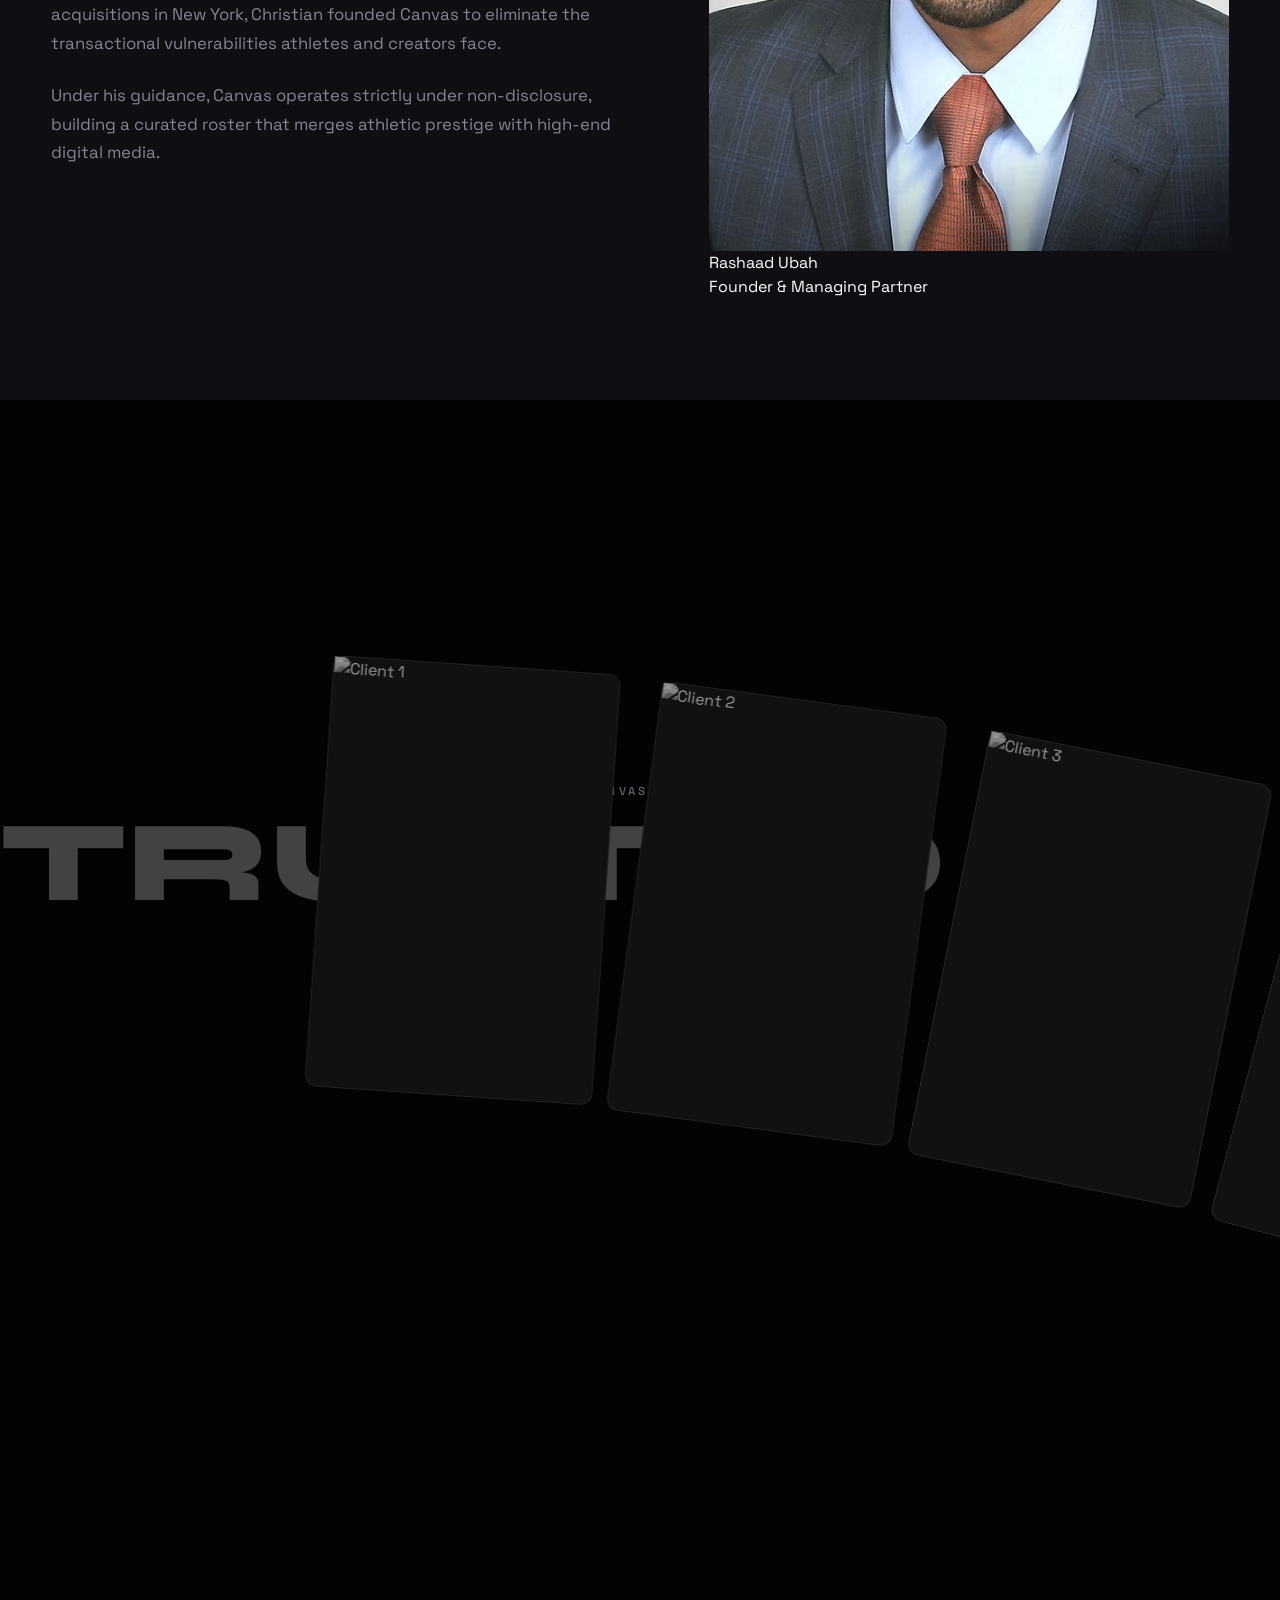
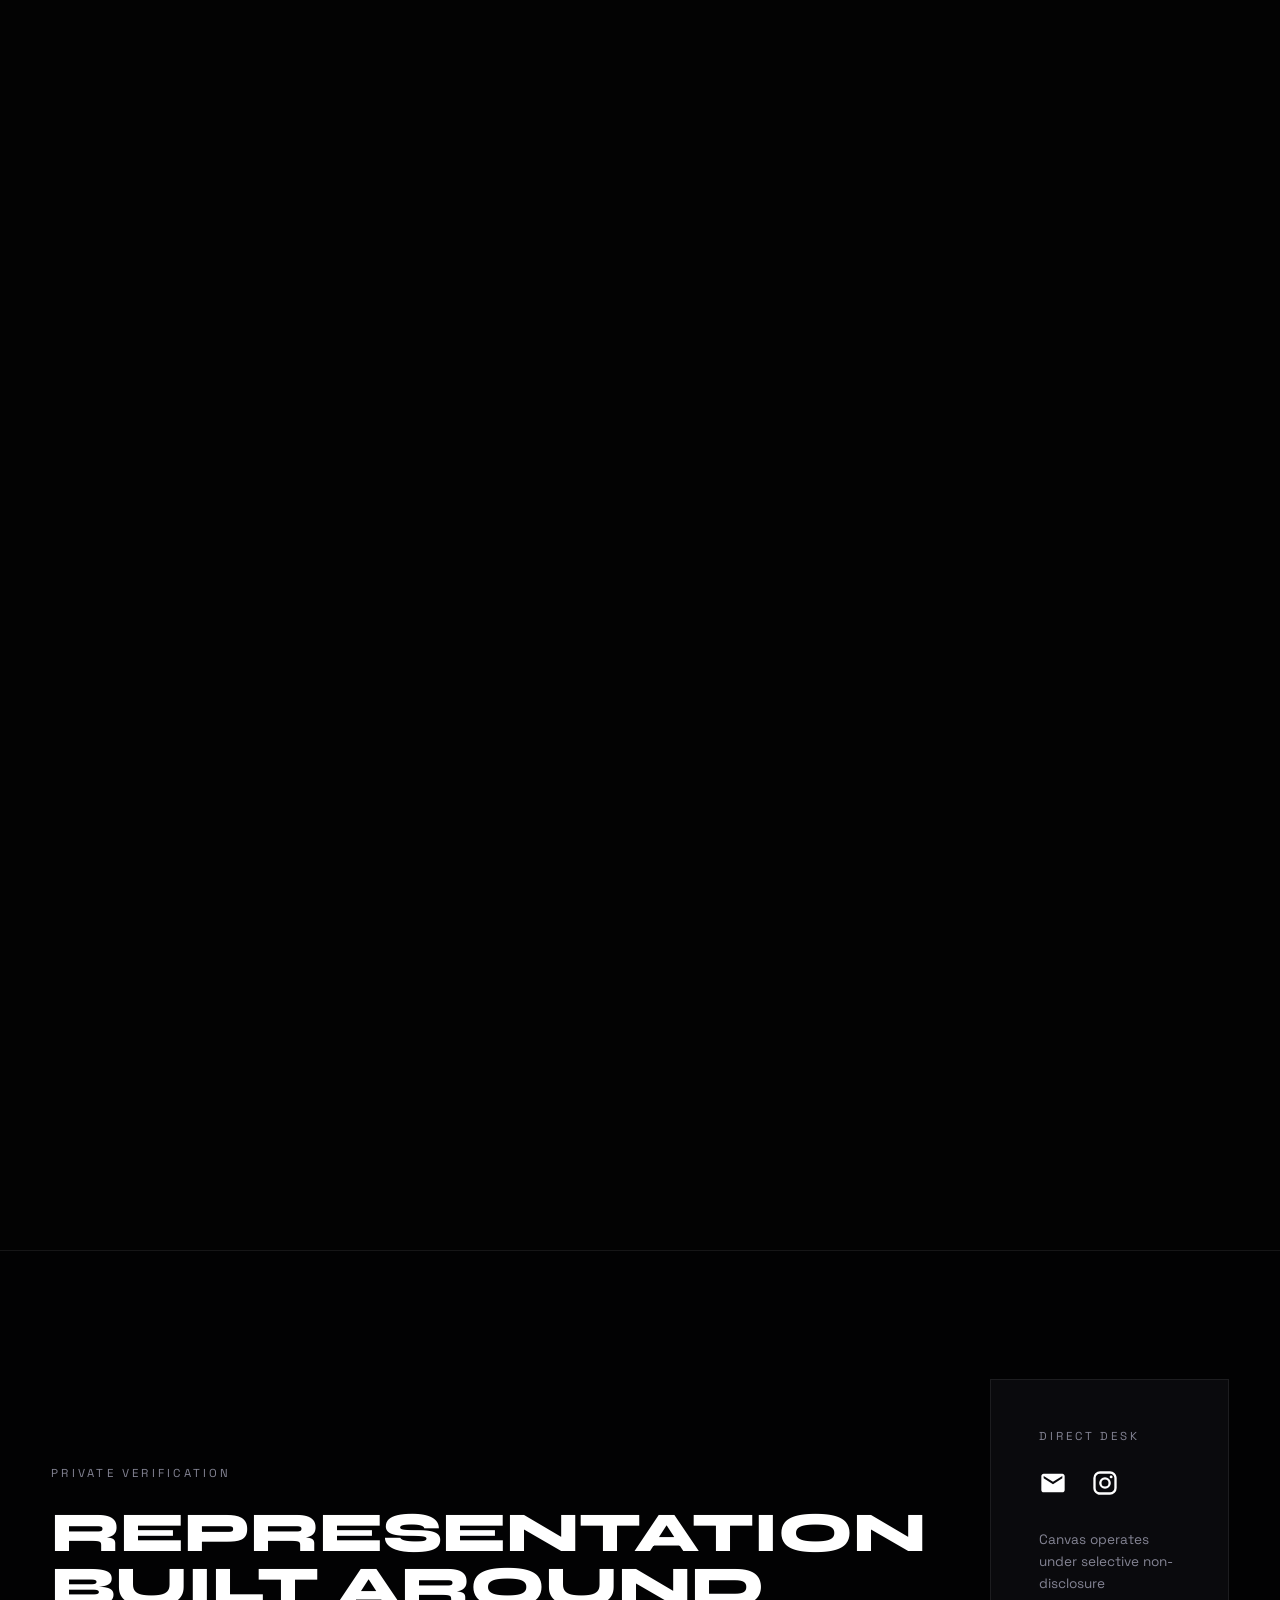
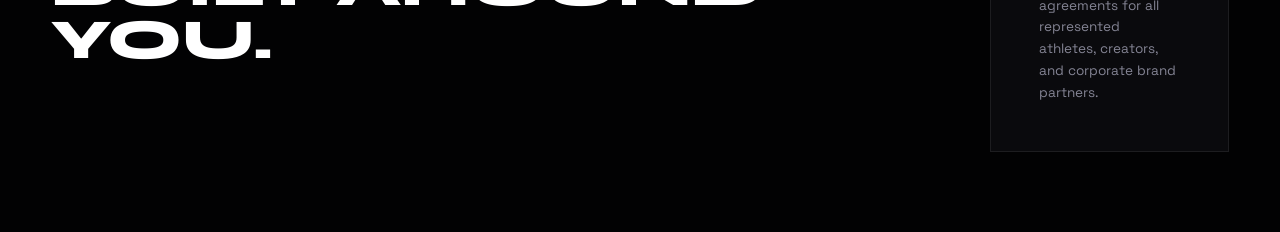
==== commit fd295c7c: "fix: repara animacion de ruleta y layout de mision en celular" ====
--- a/about.html
+++ b/about.html
@@ -699,6 +699,48 @@
       /* Evitar desbordes de pantalla */
       html, body { overflow-x: hidden !important; width: 100vw !important; max-width: 100% !important; }
     }
+    /* =========================================
+       FIX MÓVIL: RULETA, MISIÓN Y ACERCA DE
+    ========================================= */
+    @media (max-width: 768px) {
+      /* 1. REPARAR LA RULETA TÁCTIL */
+      .horizontal-scroll-wrapper, main {
+        overflow: visible !important; 
+      }
+      
+      .sticky-container {
+        position: -webkit-sticky !important; /* Fix especial para iPhone/Safari */
+        position: sticky !important;
+        top: 0 !important;
+        height: 100dvh !important; 
+        overflow: hidden !important; 
+      }
+
+      .horizontal-track {
+        padding-left: 10vw !important;
+      }
+      
+      .marquee-item {
+        width: 240px !important; 
+        height: 320px !important;
+        margin-right: 1.5rem !important;
+      }
+
+      /* 2. REPARAR LAS LÁMINAS DE LA MISIÓN / ABOUT */
+      .mission-grid, .about-content-grid, .pillars-grid {
+        display: flex !important;
+        flex-direction: column !important;
+        gap: 2.5rem !important;
+        width: 100% !important;
+      }
+      
+      .mission-card, .pillar-card, .about-card {
+        width: 100% !important;
+        box-sizing: border-box !important;
+        margin: 0 !important;
+      }
+    }
+
   </style>
 </head>
 <body>
@@ -899,27 +941,50 @@
     </div>
   </footer>
 
-  <!-- MODAL DE CONTACTO -->
+ 
+
+  <!-- =========================================
+       👇 PEGA EL MODAL DE CONTACTO EXACTAMENTE AQUÍ 👇
+  ========================================= -->
   <div class="portal-modal-overlay" id="contactModal">
-    <div class="portal-modal-box">
-      <button class="modal-close-btn" id="closeContactBtn">&times;</button>
-      <span style="font-size: 0.68rem; letter-spacing: 0.28em; text-transform: uppercase; color: #34D399; display: block; margin-bottom: 0.5rem;">&bull; Direct Line</span>
-      <h3 style="font-family: var(--font-display); font-size: 1.8rem; text-transform: uppercase; font-weight: 800; margin-bottom: 0.8rem;">Contact Us</h3>
-      <p style="font-size: 0.88rem; color: var(--text-dim); line-height: 1.6; margin-bottom: 2rem;">Send us a secure message. Our team will get back to you shortly.</p>
+    <div class="portal-modal-box" style="max-width: 480px; text-align: left; padding: 3.5rem 2.5rem; background: #050505; border: 1px solid rgba(255,255,255,0.1);">
+      
+      <!-- Botón de Cerrar -->
+      <button class="modal-close-btn" id="closeContactBtn" style="position: absolute; top: 1.5rem; right: 1.5rem; background: transparent; border: none; color: #fff; font-size: 1.5rem; cursor: pointer;">&times;</button>
+      
+      <span style="font-size: 0.65rem; letter-spacing: 0.25em; text-transform: uppercase; color: #34D399; display: block; margin-bottom: 0.8rem;">&bull; Direct Inquiries</span>
+      <h3 style="font-family: var(--font-display), sans-serif; font-size: 2.2rem; text-transform: uppercase; font-weight: 900; margin-bottom: 0.5rem; color: #fff;">Contact Us</h3>
+      <p style="font-size: 0.9rem; color: rgba(255,255,255,0.6); line-height: 1.6; margin-bottom: 2.5rem;">For representation, brand partnerships, or general inquiries, please leave a message below.</p>
       
       <form onsubmit="handleContactSubmit(event)">
-        <div style="margin-bottom: 1.25rem;">
-          <input type="text" required placeholder="Your Name" style="width: 100%; background: #141418; border: 1px solid var(--border); padding: 0.85rem; color: #fff; font-family: var(--font-body); font-size: 0.9rem; outline: none;">
+        <!-- Nombre -->
+        <div style="margin-bottom: 1.5rem;">
+          <input type="text" required placeholder="FULL NAME" style="width: 100%; background: transparent; border: none; border-bottom: 1px solid rgba(255,255,255,0.3); padding: 0.85rem 0; color: #fff; font-family: var(--font-body); font-size: 0.8rem; letter-spacing: 0.1em; outline: none; transition: border-color 0.3s;">
         </div>
-        <div style="margin-bottom: 1.25rem;">
-          <input type="email" required placeholder="email@example.com" style="width: 100%; background: #141418; border: 1px solid var(--border); padding: 0.85rem; color: #fff; font-family: var(--font-body); font-size: 0.9rem; outline: none;">
+        
+        <!-- Correo -->
+        <div style="margin-bottom: 1.5rem;">
+          <input type="email" required placeholder="EMAIL ADDRESS" style="width: 100%; background: transparent; border: none; border-bottom: 1px solid rgba(255,255,255,0.3); padding: 0.85rem 0; color: #fff; font-family: var(--font-body); font-size: 0.8rem; letter-spacing: 0.1em; outline: none; transition: border-color 0.3s;">
         </div>
-        <div style="margin-bottom: 1.5rem;">
-          <textarea required placeholder="How can we help you?" rows="4" style="width: 100%; background: #141418; border: 1px solid var(--border); padding: 0.85rem; color: #fff; font-family: var(--font-body); font-size: 0.9rem; outline: none; resize: none;"></textarea>
+        
+        <!-- Mensaje -->
+        <div style="margin-bottom: 2.5rem;">
+          <textarea required placeholder="HOW CAN WE HELP YOU?" rows="2" style="width: 100%; background: transparent; border: none; border-bottom: 1px solid rgba(255,255,255,0.3); padding: 0.85rem 0; color: #fff; font-family: var(--font-body); font-size: 0.8rem; letter-spacing: 0.1em; outline: none; resize: none;"></textarea>
         </div>
-        <button type="submit" style="width: 100%; background: #fff; color: #000; border: none; padding: 0.85rem; font-family: var(--font-body); font-size: 0.75rem; letter-spacing: 0.22em; text-transform: uppercase; font-weight: 700; cursor: pointer;">Send Message &rarr;</button>
+        
+        <!-- Botón Enviar -->
+        <button type="submit" style="width: 100%; background: #fff; color: #000; border: none; padding: 1.2rem; font-family: var(--font-body); font-size: 0.8rem; letter-spacing: 0.2em; text-transform: uppercase; font-weight: 700; cursor: pointer; transition: background 0.3s;">Send Message &rarr;</button>
       </form>
     </div>
+  </div>
+  <!-- 👆 AQUÍ TERMINA EL MODAL DE CONTACTO 👆 -->
+
+
+  <!-- =========================================
+       MENÚ ELEGANTE FULL-SCREEN (El que agregamos antes)
+  ========================================= -->
+  <div id="fullScreenMenu" class="luxury-curtain">
+       <!-- ... código de tu menú ... -->
   </div>
 
   <script>
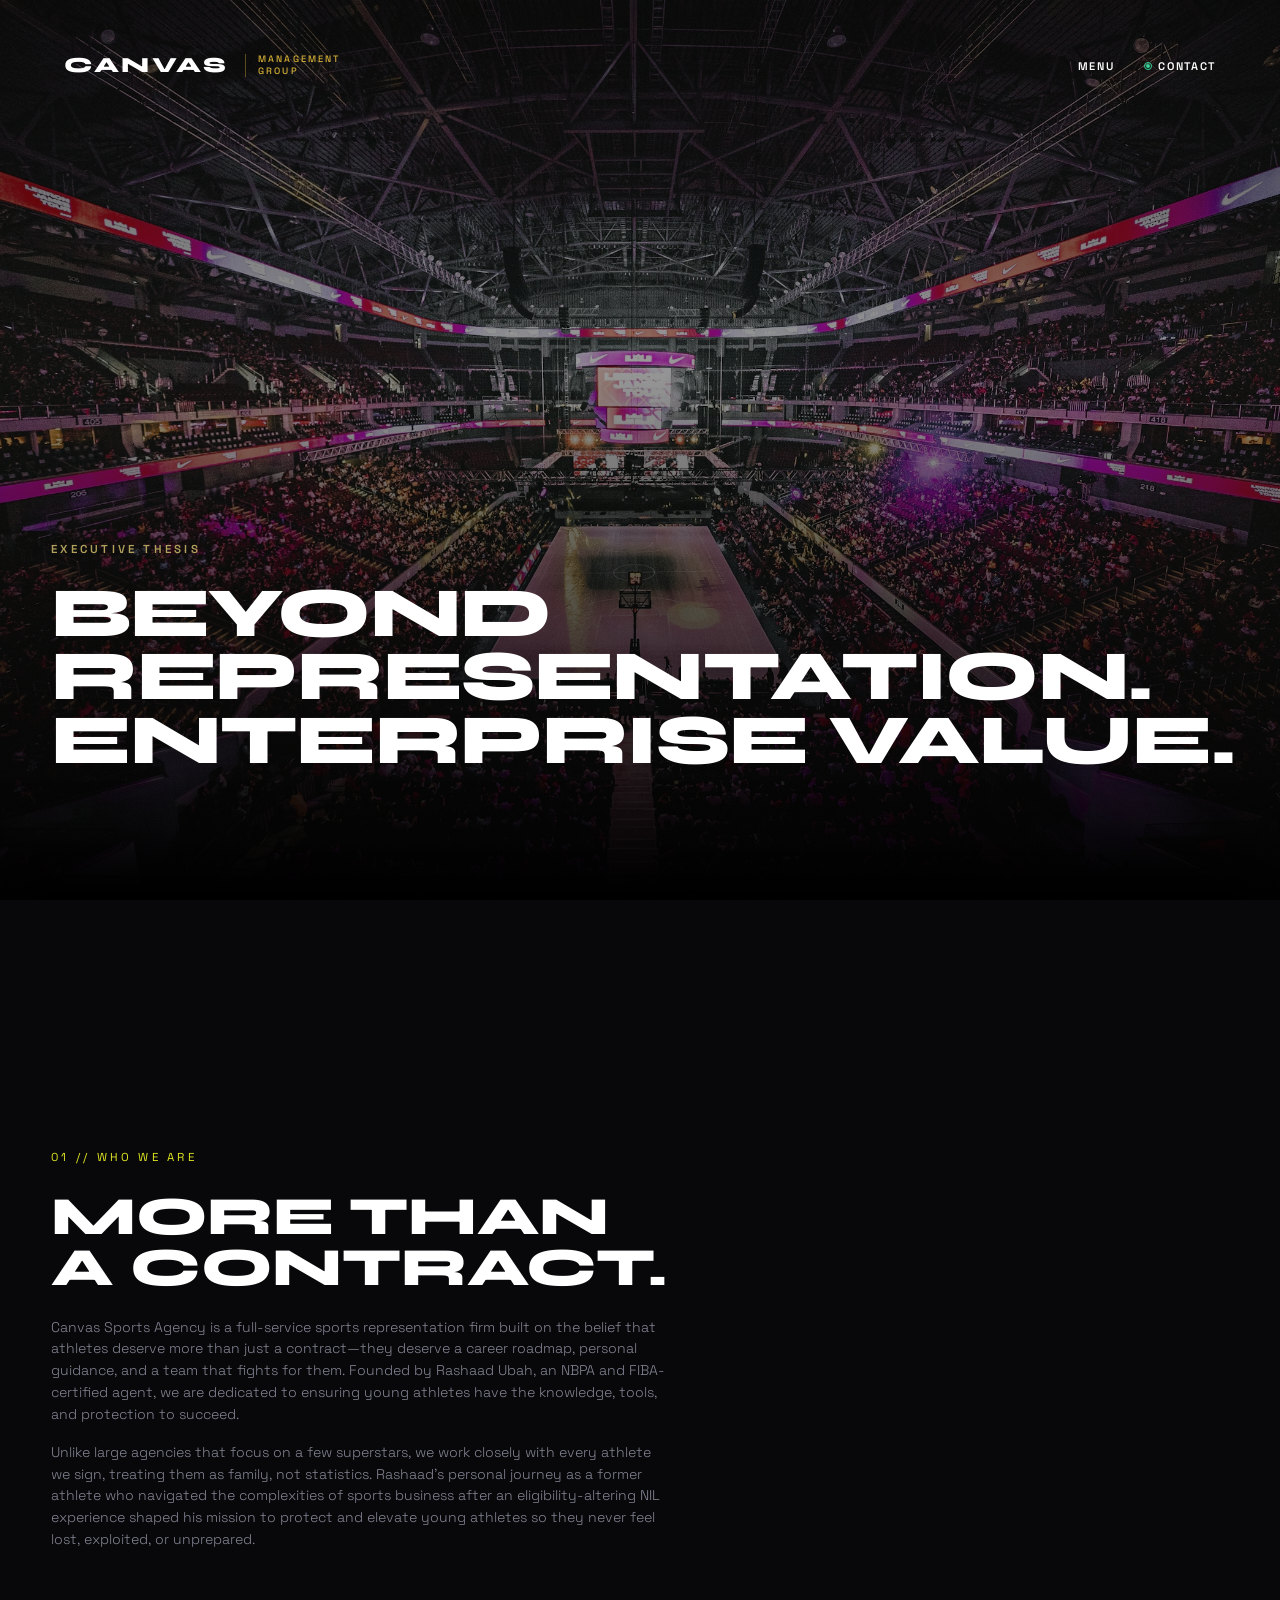
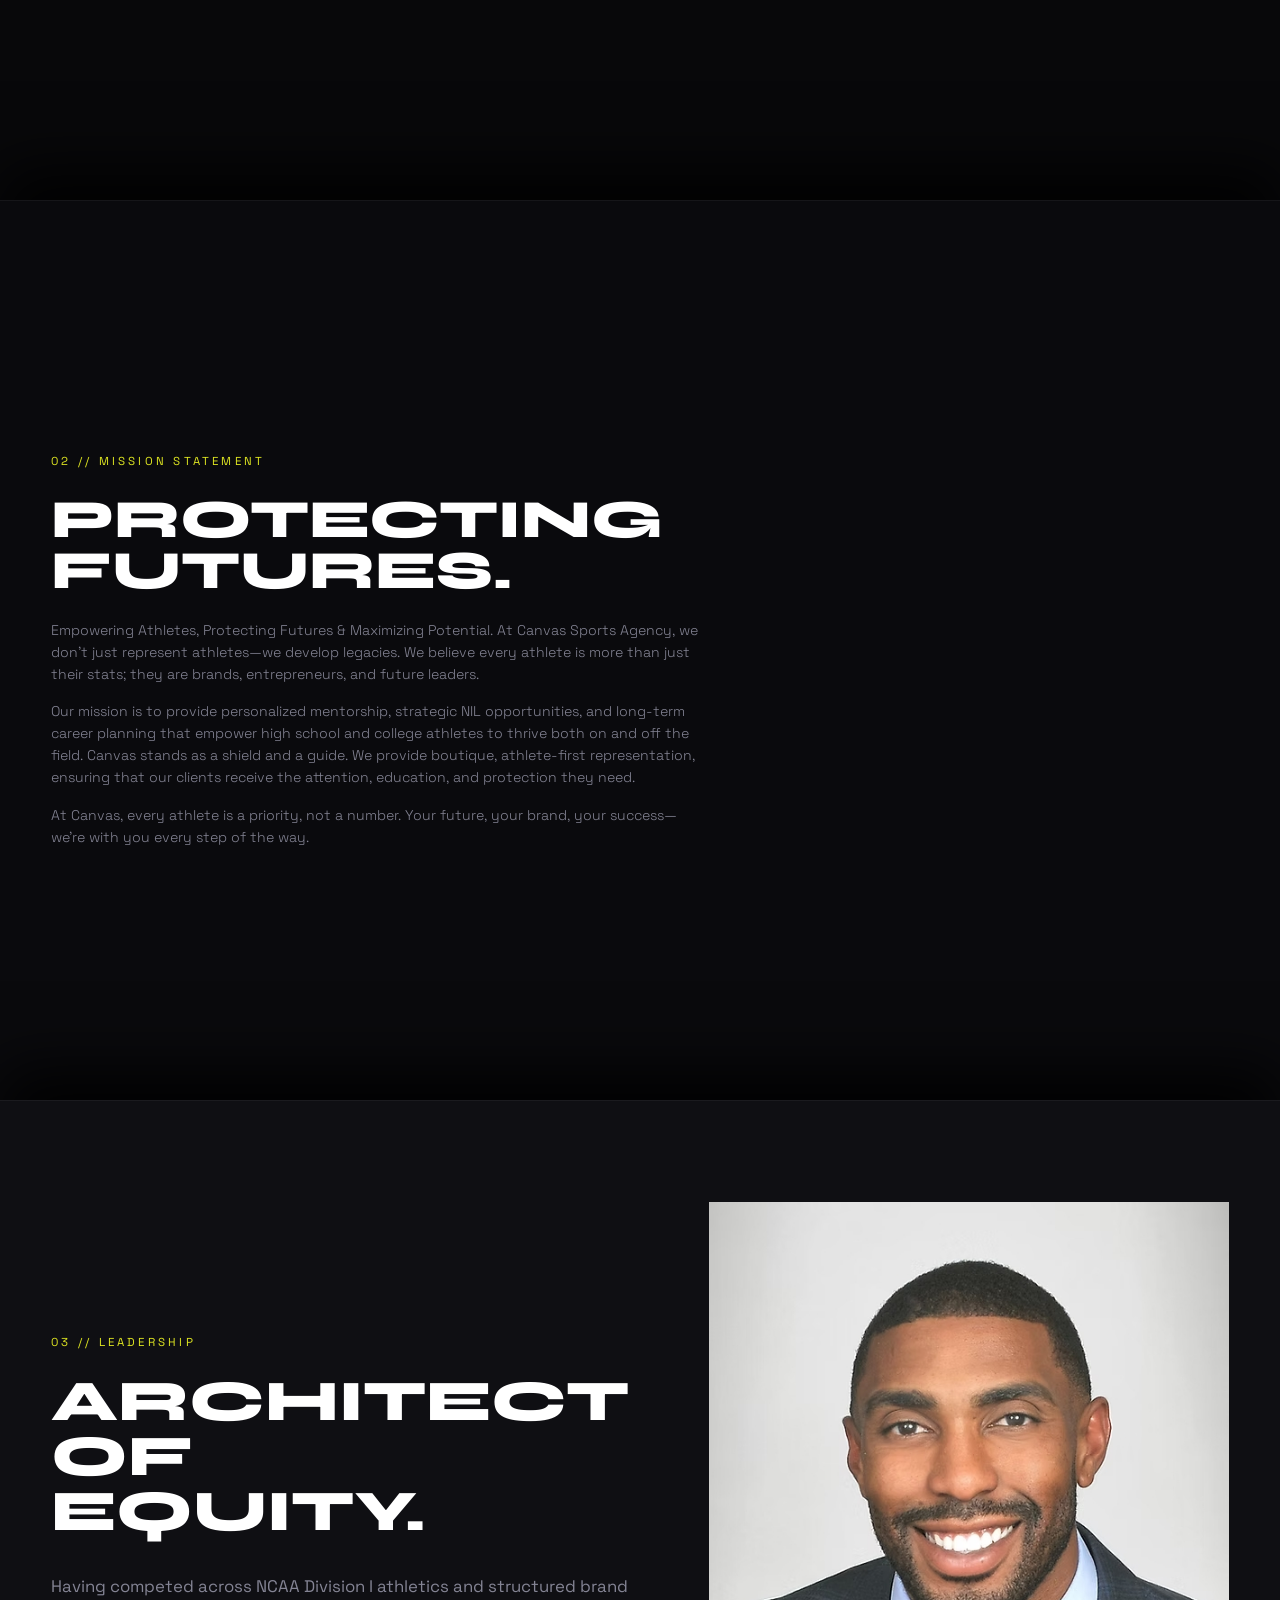
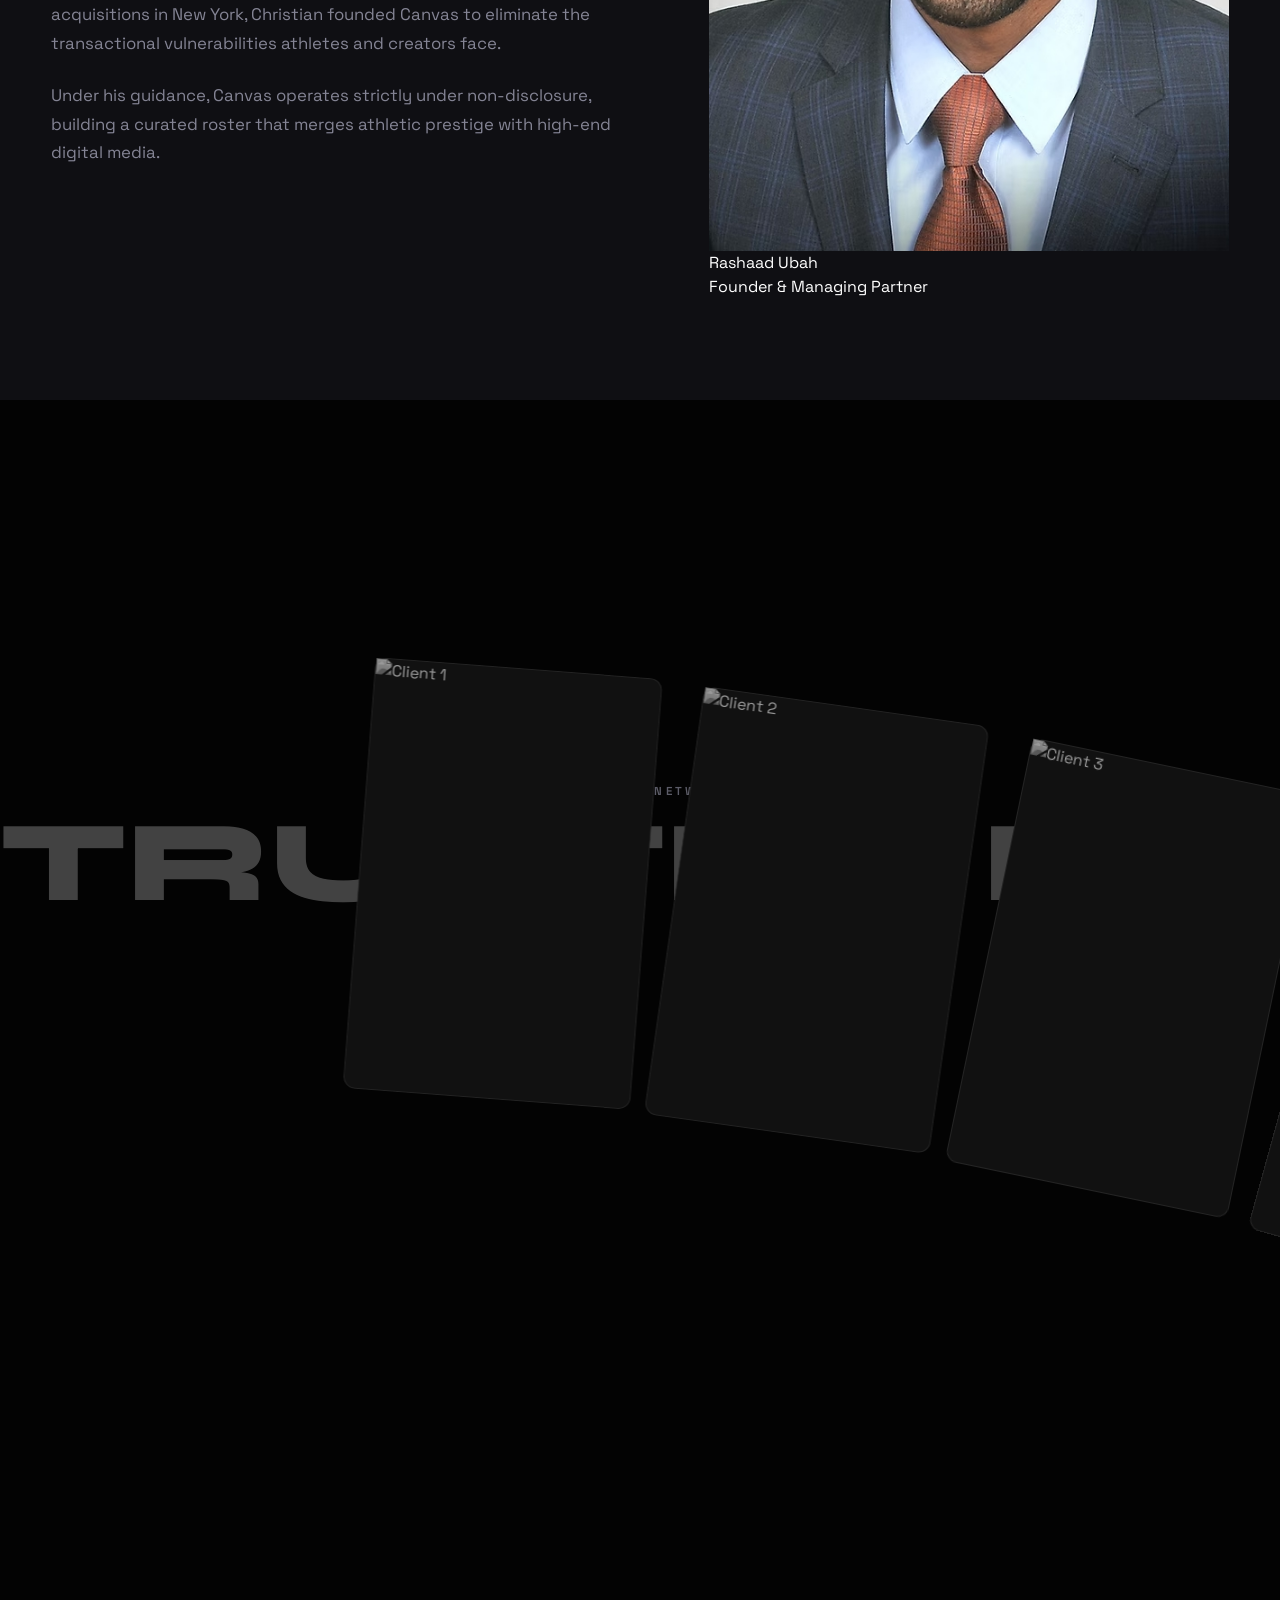
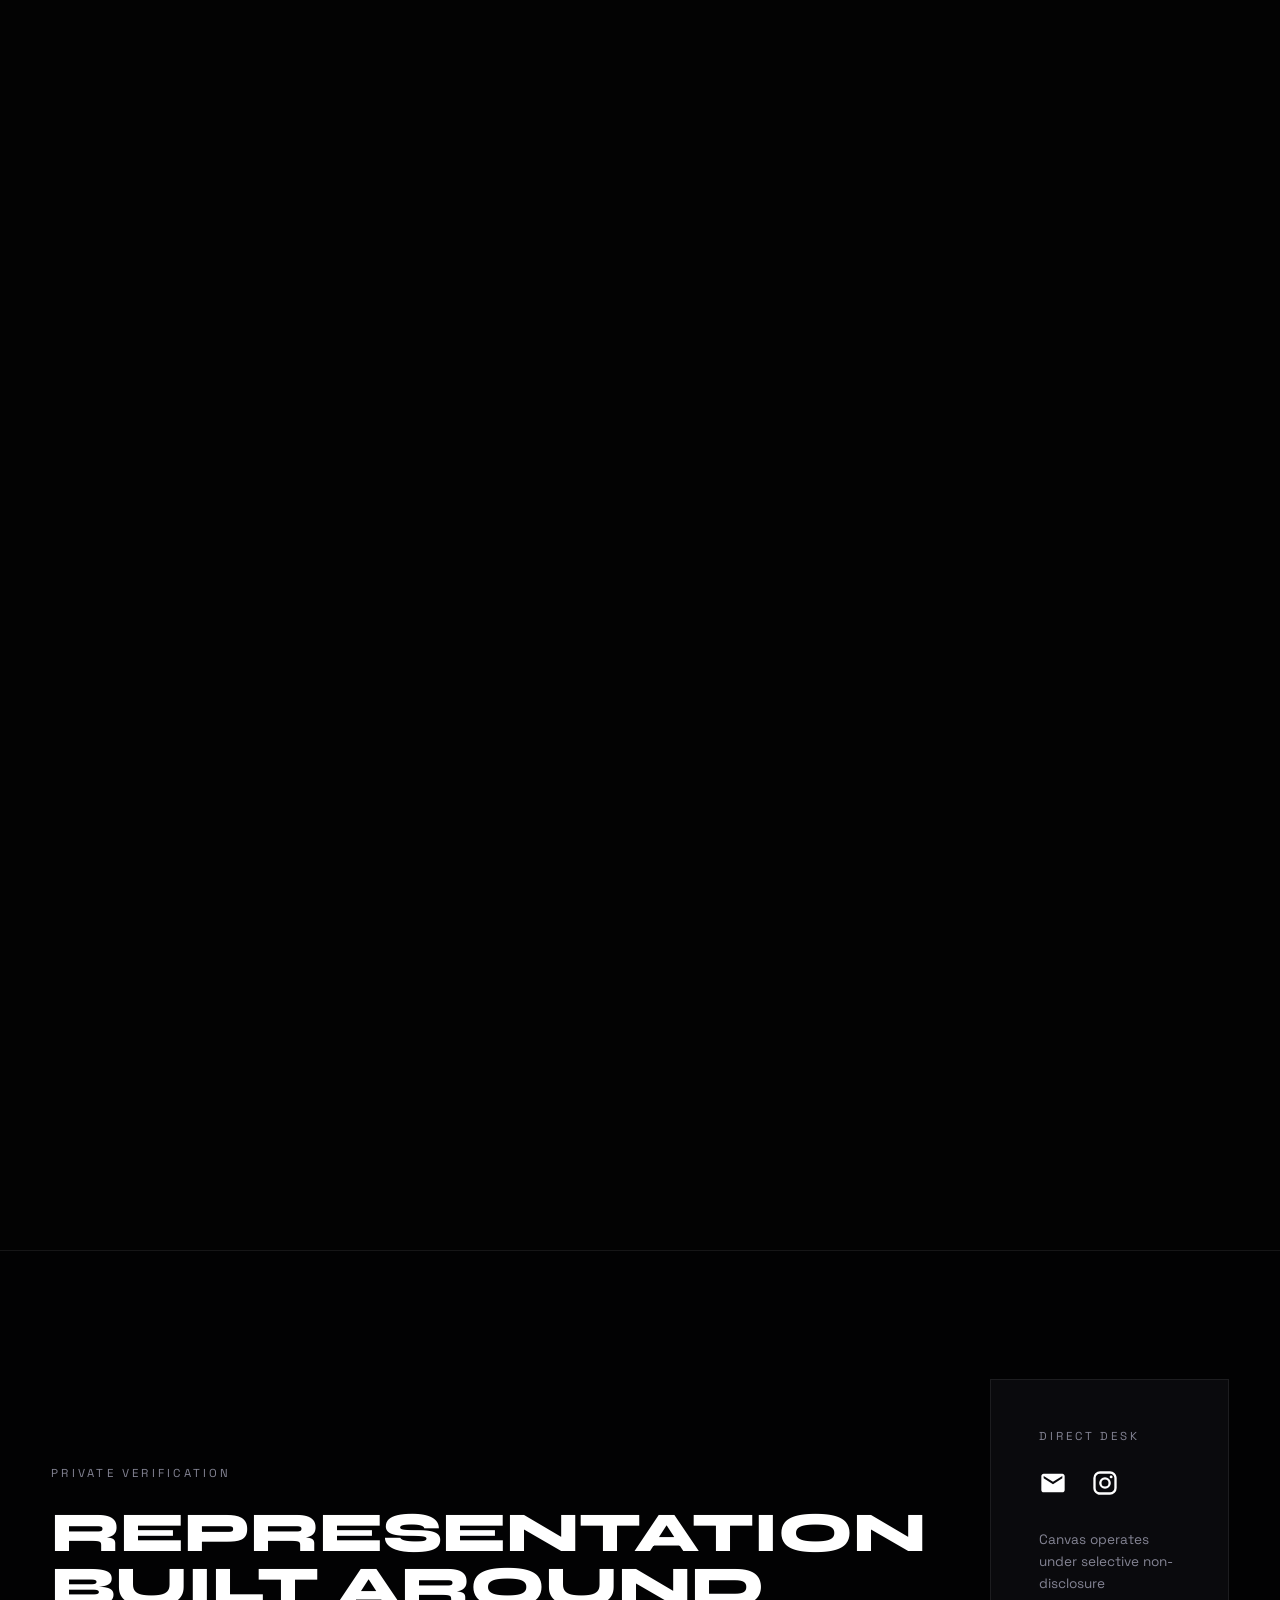
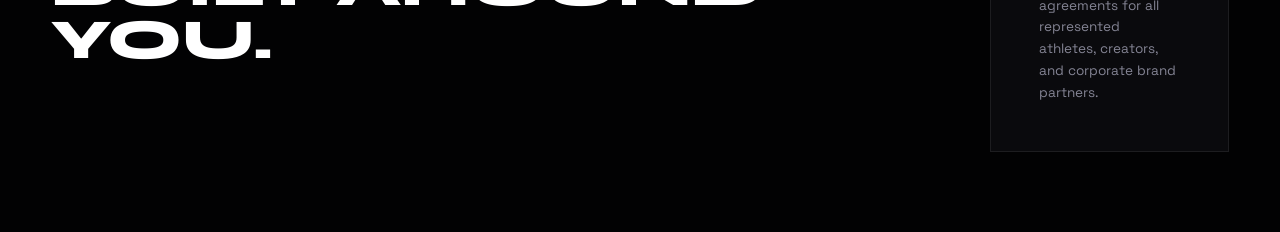
==== commit 62b3b308: "feat: agrega tarjeta de Emanuel Ross y actualiza diseño del carrusel" ====
--- a/about.html
+++ b/about.html
@@ -740,7 +740,74 @@
         margin: 0 !important;
       }
     }
-
+/* =========================================
+       CIRUGÍA DE EMERGENCIA MÓVIL: TITULOS, RULETA Y FUNDADOR
+    ========================================= */
+    @media (max-width: 768px) {
+      
+      /* 1. EL TRUCO PARA SALVAR EL EFECTO STICKY Y QUITAR EL ESPACIO GIGANTE */
+      html, body {
+        /* Cambiamos 'hidden' por 'clip'. Hace lo mismo, pero NO rompe la ruleta */
+        overflow-x: clip !important; 
+        width: 100vw !important;
+      }
+
+      /* 2. FORZAR QUE LA RULETA SE QUEDE QUIETA AL BAJAR */
+      .horizontal-scroll-wrapper {
+        position: relative !important;
+        overflow: visible !important;
+      }
+      
+      /* Atrapamos al contenedor de la rueda para que frene obligatoriamente */
+      .horizontal-scroll-wrapper > div, .sticky-container {
+        position: -webkit-sticky !important;
+        position: sticky !important;
+        top: 0 !important;
+        height: 100dvh !important; 
+        overflow: hidden !important;
+      }
+
+      /* 3. RESCATAR LOS TÍTULOS QUE SE SALEN DE LA PANTALLA */
+      h1, h2, h3, .page-title, .hero-title {
+        font-size: clamp(2rem, 8vw, 3rem) !important; /* Tamaño fluido automático */
+        word-wrap: break-word !important;
+        overflow-wrap: break-word !important;
+        white-space: normal !important;
+        max-width: 100% !important;
+        padding-left: 1rem !important;
+        padding-right: 1rem !important;
+        box-sizing: border-box !important;
+      }
+
+      /* 4. REPARAR LA SECCIÓN DEL FUNDADOR (Apilar hacia abajo) */
+      /* No importa qué clase tenga tu contenedor, atrapamos las más comunes */
+      .founder-section, .founder-wrapper, .founder-container, .founder-grid, .founder-content {
+        display: flex !important;
+        flex-direction: column !important;
+        width: 100% !important;
+        gap: 2rem !important;
+        padding-left: 1rem !important;
+        padding-right: 1rem !important;
+        box-sizing: border-box !important;
+      }
+      
+      .founder-image img, .founder-photo {
+        width: 100% !important;
+        height: auto !important;
+      }
+
+      /* 5. DEVOLVERLE LA VIDA A LAS LÁMINAS APILABLES */
+      .cards-stack-container {
+        display: block !important; /* Quitamos flex para que el sticky funcione */
+      }
+      
+      .pro-card, .about-card, .mission-card, .sticky-card-1, .sticky-card-2, .sticky-card-3 {
+        position: -webkit-sticky !important;
+        position: sticky !important;
+        width: 100% !important;
+        box-sizing: border-box !important;
+      }
+    }
   </style>
 </head>
 <body>
@@ -1116,6 +1183,11 @@
         touchItems.forEach(i => i.classList.remove('touch-active'));
       });
 
+
+
+
+      
+
     });
   </script>
 </body>
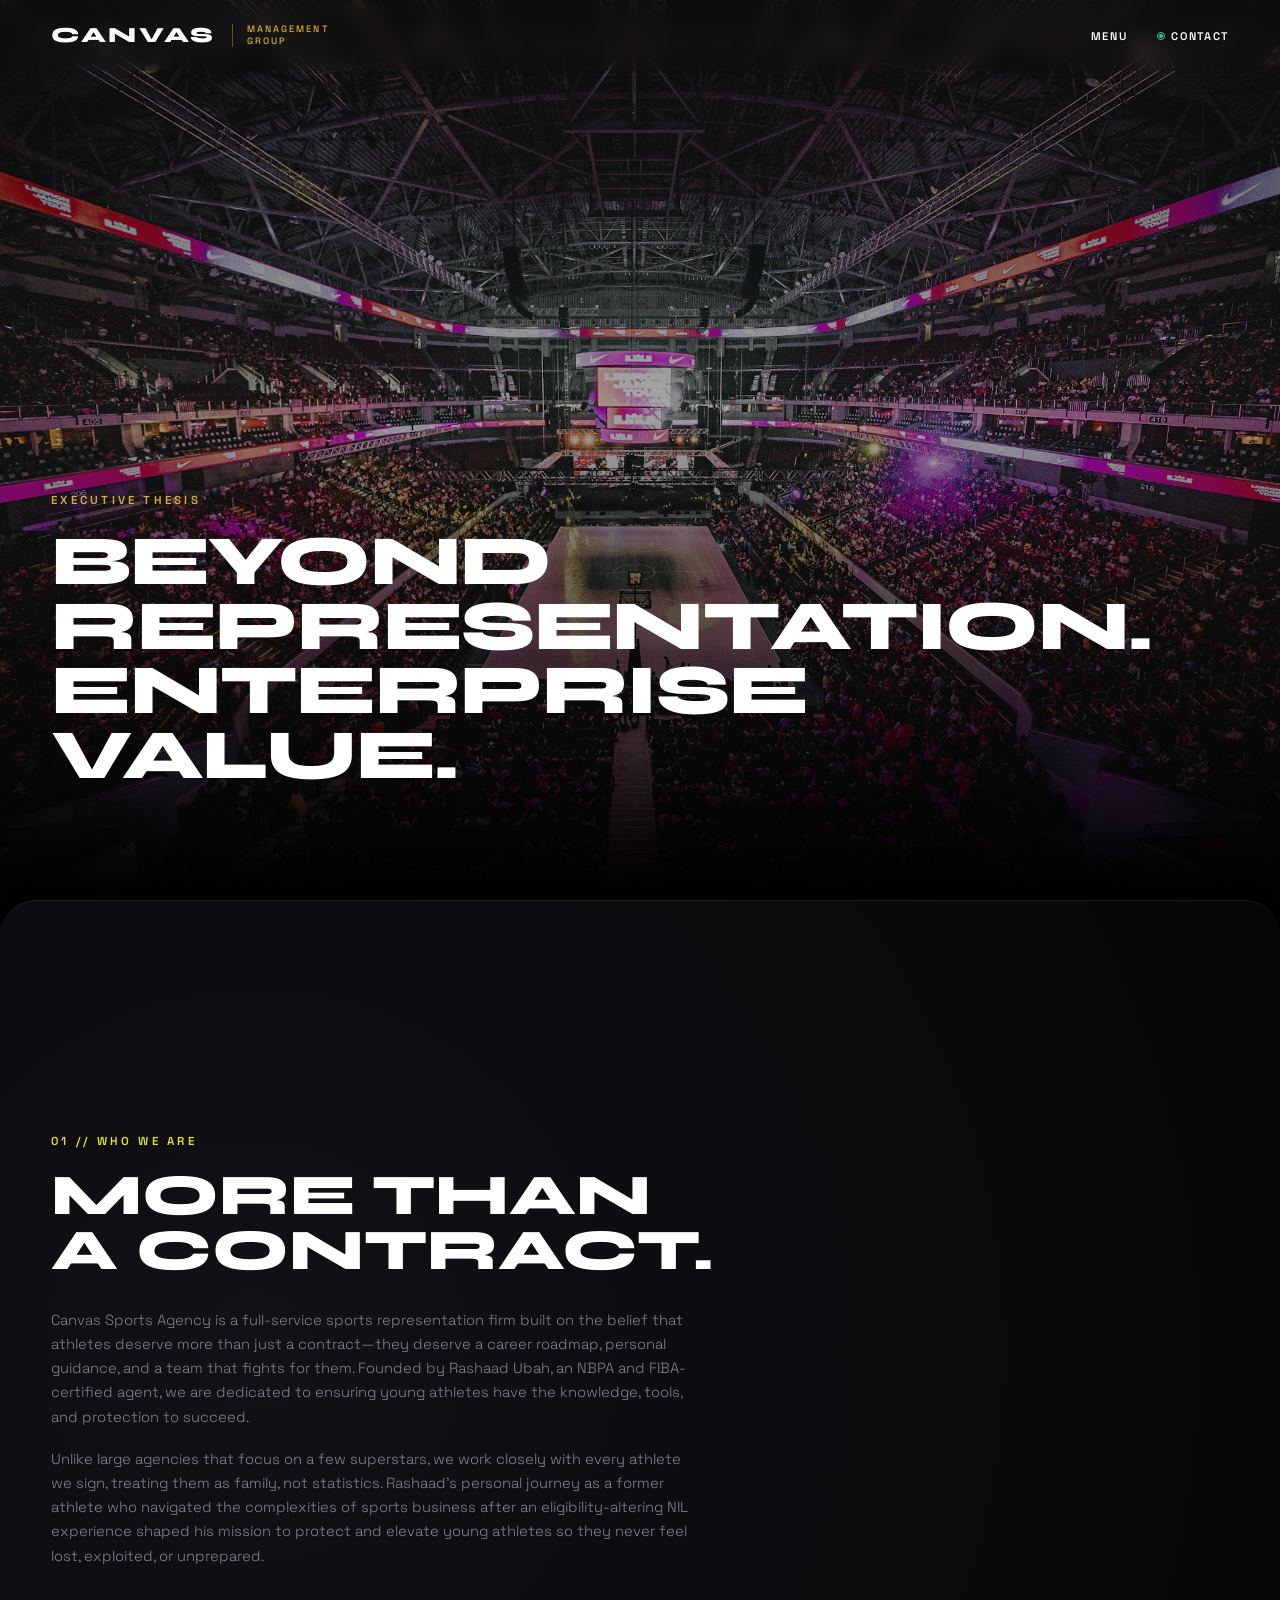
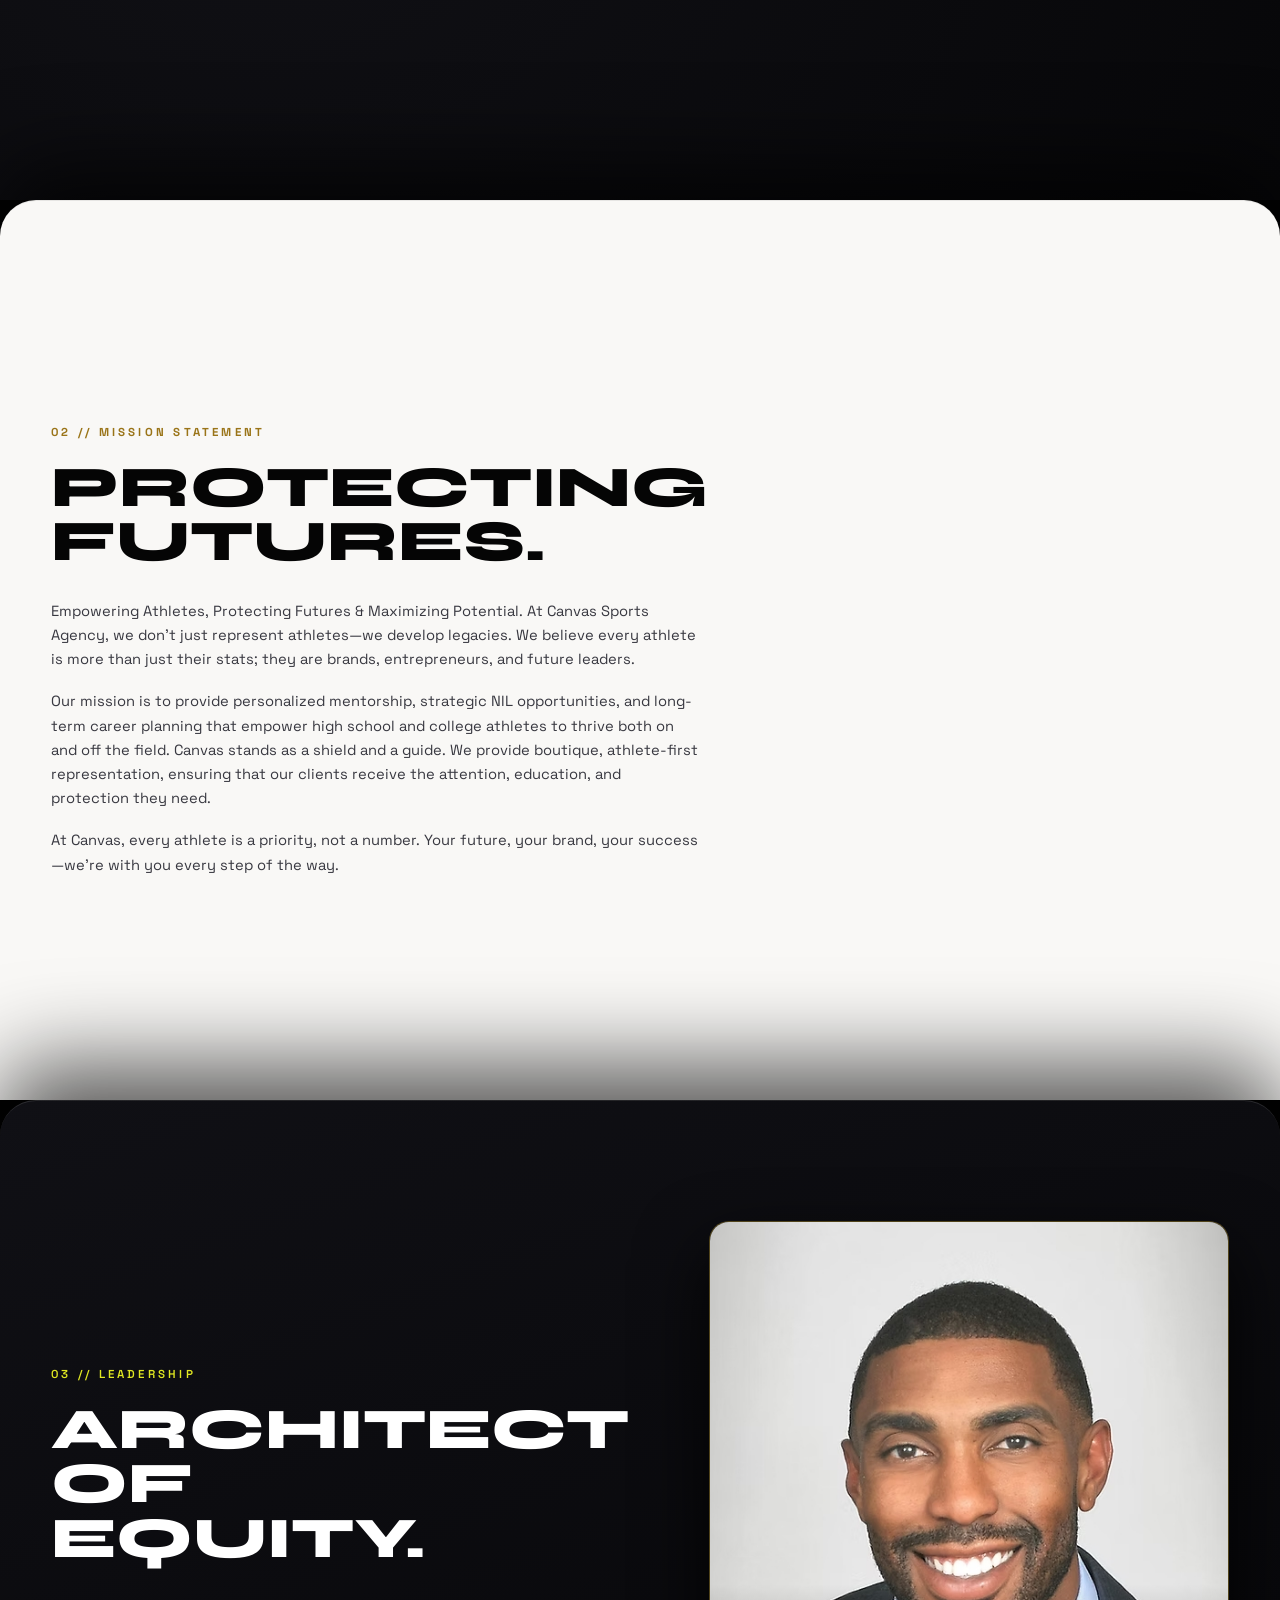
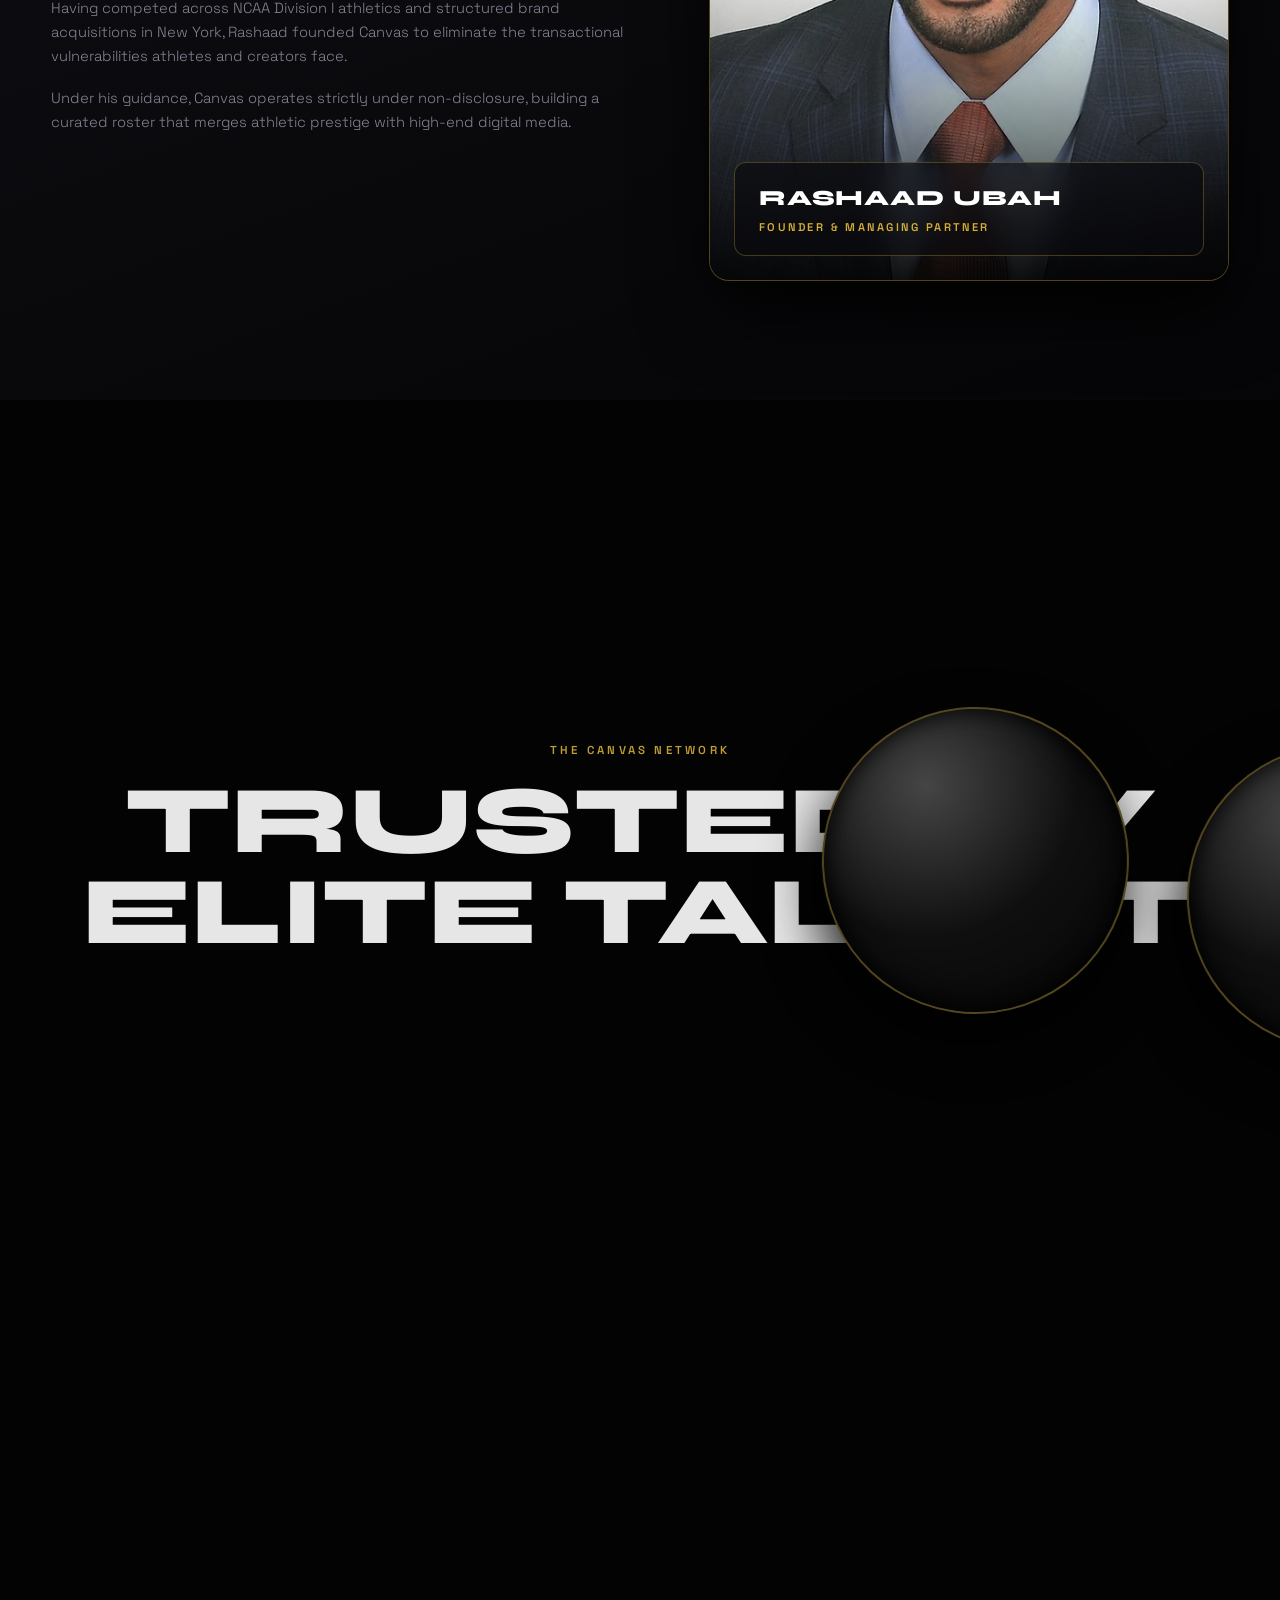
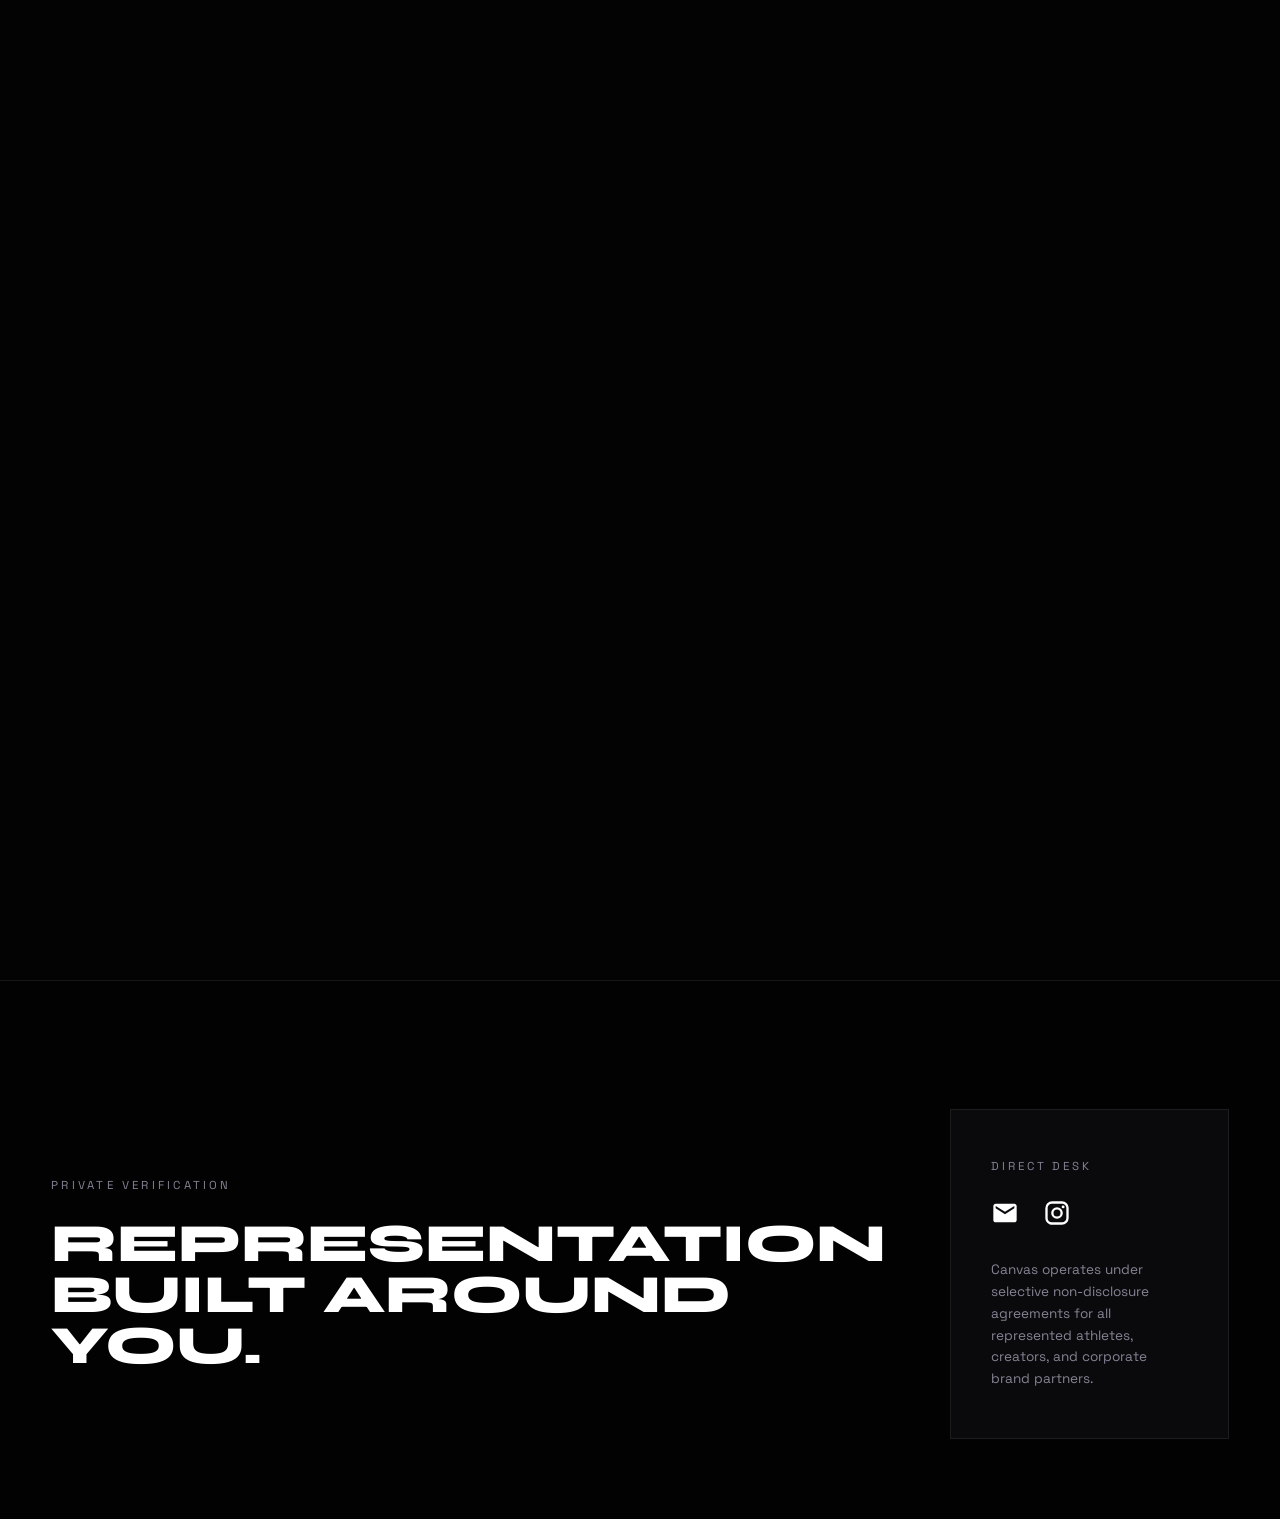
==== commit bc050618: "arreglo para home y para about" ====
--- a/about.html
+++ b/about.html
@@ -19,25 +19,32 @@
       --text-main: #FFFFFF;
       --text-dim: #848494;
       --border: rgba(255, 255, 255, 0.08);
+      --border-accent: rgba(212, 175, 55, 0.35);
+      --accent-gold: #D4AF37;
       --accent-neon: #E0E722;
       --accent-green: #34D399;
       --font-display: 'Syne', sans-serif;
       --font-body: 'Space Grotesk', sans-serif;
     }
 
-    * { box-sizing: border-box; margin: 0; padding: 0; }
+    * { box-sizing: border-box !important; margin: 0; padding: 0; }
     
-    /* IMPORTANTE: 'clip' permite el efecto Sándwich y evita cortes horizontales */
-    html, body {
+    /* IMPORTANTE: Sin overflow-y en html/body para no romper los elementos sticky en PC */
+    html {
+      scroll-behavior: smooth;
+      width: 100%;
+    }
+
+    body {
       background-color: var(--bg);
       color: var(--text-main);
       font-family: var(--font-body);
       line-height: 1.5;
       -webkit-font-smoothing: antialiased;
-      overflow-x: clip !important;
-      max-width: 100vw !important;
-      width: 100% !important;
+      overflow-x: clip;
+      width: 100%;
       position: relative;
+      transition: background-color 0.5s ease;
     }
 
     a { color: inherit; text-decoration: none; }
@@ -45,828 +52,511 @@
     .container { max-width: 1480px; margin: 0 auto; padding: 0 4%; width: 100%; }
 
     /* =========================================
-       2. NAVBAR MINIMALISTA (ALINEADA A LA DERECHA)
+       2. NAVBAR ADAPTATIVA (DARK / LIGHT MODE)
     ========================================= */
     header {
-      position: fixed;
-      top: 0;
-      left: 0;
-      width: 100%;
-      z-index: 100;
-      background: transparent !important;
-      background-color: transparent !important;
-      padding: 30px 0;
-      transition: all 0.3s ease;
+      position: fixed; top: 0; left: 0; width: 100%; z-index: 1000;
+      background: transparent;
+      backdrop-filter: blur(10px);
+      -webkit-backdrop-filter: blur(10px);
+      padding: 24px 0;
+      transition: background-color 0.45s ease, border-color 0.45s ease, padding 0.3s ease;
+      pointer-events: none;
     }
 
     .nav-inner {
-      display: flex;
-      justify-content: flex-end; /* Empuja el menú a la derecha */
-      align-items: center;
-      width: 100%;
-      max-width: 1480px;
-      margin: 0 auto;
-      padding: 0 4%;
-    }
-
-    .brand {
-      margin-right: auto; /* Logo a la izquierda */
-      display: inline-flex;
-      align-items: center;
-      gap: 1rem;
-    }
-
-    .brand-text {
-      font-family: var(--font-display);
-      font-size: 1.35rem;
-      font-weight: 900;
-      letter-spacing: 0.12em;
-      text-transform: uppercase;
-      line-height: 1;
-    }
-
-    .brand-sub {
-      font-family: var(--font-body);
-      font-size: 0.58rem;
-      line-height: 1.25;
-      letter-spacing: 0.22em;
-      text-transform: uppercase;
-      color: #D4AF37;
-      font-weight: 500;
-      display: flex;
-      flex-direction: column;
-      border-left: 1px solid rgba(212, 175, 55, 0.4);
-      padding-left: 0.9rem;
-    }
-
-    .nav-menu {
-      display: flex;
-      gap: 2.5rem;
-      align-items: center;
-      margin: 0;
-    }
-
-    .nav-link, .contact-link {
-      font-family: var(--font-body);
-      font-size: 11px; 
-      font-weight: 600;
-      letter-spacing: 0.15em;
-      text-transform: uppercase;
-      color: #ffffff;
-      transition: opacity 0.3s ease;
-      display: flex;
-      align-items: center;
-    }
-
-    .nav-link:hover, .contact-link:hover { opacity: 0.6; }
-    .contact-link { gap: 8px; }
-
-    /* Punto Verde Aislado */
-    .dot-pulse {
-      display: block;
-      width: 5px;
-      height: 5px;
-      border-radius: 50%;
-      background: var(--accent-green);
-      position: relative;
-    }
-
-    .dot-pulse::after {
-      content: '';
-      position: absolute;
-      top: -4px;
-      left: -4px;
-      right: -4px;
-      bottom: -4px;
-      border-radius: 50%;
-      border: 1px solid var(--accent-green);
-      animation: pulse 2s infinite ease-out;
-    }
-
-    @keyframes pulse {
-      0% { transform: scale(0.9); opacity: 1; }
-      100% { transform: scale(2.4); opacity: 0; }
-    }
-
-    /* Menú Hamburguesa (Móviles) */
-    .luxury-burger {
-      display: none;
-      background: transparent;
-      border: none;
-      cursor: pointer;
-      padding: 0.5rem;
-      z-index: 250;
-      flex-direction: column;
-      align-items: flex-end;
-      gap: 6px;
-    }
-    .burger-line { display: block; height: 1.5px; background: #fff; transition: all 0.35s ease; }
-    .burger-line-1 { width: 26px; }
-    .burger-line-2 { width: 17px; }
-    .luxury-burger.active .burger-line-1 { transform: translateY(3.75px) rotate(45deg); width: 24px; }
-    .luxury-burger.active .burger-line-2 { transform: translateY(-3.75px) rotate(-45deg); width: 24px; }
-
-   /* =========================================
-       ESTILOS DEL MENÚ FULL-SCREEN
-    ========================================= */
-    .luxury-nav-curtain {
-      position: fixed;
-      inset: 0;
-      background: rgba(4, 4, 5, 0.98);
-      backdrop-filter: blur(28px);
-      z-index: 2000; /* Siempre por encima de todo */
-      display: flex;
-      align-items: center; /* Centra verticalmente */
-      justify-content: center; /* Centra horizontalmente */
-      opacity: 0;
-      pointer-events: none;
-      transition: opacity 0.4s ease;
-    }
-
-    .luxury-nav-curtain.active {
-      opacity: 1;
-      pointer-events: all;
-    }
-
-    .curtain-links-container {
-      display: flex;
-      flex-direction: column;
-      gap: 2rem;
-      text-align: left; /* Alineamos a la izquierda para que el texto hover salga a la derecha */
-    }
-
-    .menu-item {
-      position: relative;
-      display: flex;
-      align-items: center;
-    }
-
-    .curtain-link-item {
-      color: var(--text-dim, rgba(255, 255, 255, 0.4)); /* Texto gris atenuado por defecto */
-      font-size: clamp(3rem, 6vw, 5rem); /* Texto gigante responsivo */
-      font-family: var(--font-display);
-      font-weight: 900;
-      text-transform: uppercase;
-      text-decoration: none;
-      transition: color 0.3s ease, transform 0.3s ease;
-      position: relative;
-      z-index: 2;
-    }
-
-    /* Al pasar el mouse, la letra brilla blanca y se mueve un poco */
-    .curtain-link-item:hover {
-      color: #ffffff;
-      transform: translateX(20px); 
-    }
-
-    /* =========================================
-       TEXTO DESCRIPTIVO (HOVER EFFECT)
-    ========================================= */
-    .menu-hover-text {
-      font-family: var(--font-body);
-      font-size: 0.9rem;
-      letter-spacing: 0.15em;
-      text-transform: uppercase;
-      color: #D4AF37; /* Tu dorado corporativo */
-      margin-left: 3rem; /* Separación de la palabra gigante */
-      opacity: 0;
-      transform: translateX(-20px);
-      transition: opacity 0.4s ease, transform 0.4s ease;
-      pointer-events: none;
-    }
-
-    /* Cuando pasas el mouse por el link gigante, aparece su descripción */
-    .curtain-link-item:hover + .menu-hover-text {
-      opacity: 1;
-      transform: translateX(0);
-    }
-
-    /* Ajustes para móviles (donde no hay hover) */
-    @media (max-width: 768px) {
-      .curtain-links-container {
-        text-align: center;
-      }
-      .curtain-link-item {
-        font-size: 2.5rem;
-      }
-      .curtain-link-item:hover {
-        transform: none; /* Quitamos el movimiento en celular */
-      }
-      .menu-hover-text {
-        display: none; /* Escondemos las descripciones en celular para mantenerlo limpio */
-      }
-    }
-
+      display: flex; justify-content: space-between; align-items: center;
+      width: 100%; max-width: 1480px; margin: 0 auto; padding: 0 4%; pointer-events: all;
+    }
+
+    .brand { display: inline-flex; align-items: center; gap: 1rem; pointer-events: all; cursor: pointer; z-index: 9999; }
+    .brand-text { font-family: var(--font-display); font-size: 1.35rem; font-weight: 900; letter-spacing: 0.12em; text-transform: uppercase; line-height: 1; color: #fff; transition: color 0.45s ease; }
+    .brand-sub { font-family: var(--font-body); font-size: 0.58rem; line-height: 1.25; letter-spacing: 0.22em; text-transform: uppercase; color: var(--accent-gold); font-weight: 500; display: flex; flex-direction: column; border-left: 1px solid rgba(212, 175, 55, 0.4); padding-left: 0.9rem; transition: color 0.45s ease, border-color 0.45s ease; }
+
+    .nav-actions-right { display: flex; align-items: center; gap: 2rem; }
+    .desktop-btn, #openContactBtn, .mobile-btn { pointer-events: all !important; cursor: pointer !important; z-index: 9999; background: transparent; border: none; color: #fff; font-family: var(--font-body); font-size: 11px; font-weight: 600; letter-spacing: 0.15em; text-transform: uppercase; transition: color 0.45s ease; }
+    #openContactBtn { display: flex; align-items: center; gap: 8px; }
+
+    .dot-pulse { display: block; width: 4px; height: 4px; border-radius: 50%; background: var(--accent-green); position: relative; }
+    .dot-pulse::after { content: ''; position: absolute; top: -2px; left: -2px; right: -2px; bottom: -2px; border-radius: 50%; border: 1px solid var(--accent-green); animation: pulse-small 2s infinite ease-out; }
+    @keyframes pulse-small { 0% { transform: scale(0.9); opacity: 1; } 100% { transform: scale(1.5); opacity: 0; } }
+
+    .mobile-btn { display: none; flex-direction: column; gap: 6px; padding: 5px; }
+    .burger-bar { background: #fff; transition: background-color 0.45s ease; }
+
+    /* ESTADO TEMA BLANCO EN LA NAVBAR (Cuando pasa por la Lámina 2) */
+    header.theme-light {
+      background: rgba(249, 248, 246, 0.82) !important;
+      border-bottom: 1px solid rgba(0, 0, 0, 0.06);
+    }
+    header.theme-light .brand-text,
+    header.theme-light .desktop-btn,
+    header.theme-light #openContactBtn {
+      color: #050505 !important;
+    }
+    header.theme-light .brand-sub {
+      color: #8A6914 !important;
+      border-left-color: rgba(138, 105, 20, 0.35) !important;
+    }
+    header.theme-light .burger-bar {
+      background: #050505 !important;
+    }
+
+    /* Cortina Full-Screen */
+    .luxury-curtain { position: fixed; inset: 0; background: rgba(5, 5, 5, 0.98); backdrop-filter: blur(16px); z-index: 2000; display: flex; flex-direction: column; align-items: center; justify-content: center; opacity: 0; pointer-events: none; transition: opacity 0.4s ease; }
+    .luxury-curtain.active { opacity: 1; pointer-events: all; }
+    .curtain-links-container { display: flex; flex-direction: column; align-items: center; text-align: center; gap: 2.2rem; }
+    .curtain-link { font-family: var(--font-display); font-size: clamp(2.2rem, 5vw, 3.8rem); font-weight: 900; text-transform: uppercase; color: #fff; transition: all 0.4s ease; position: relative; display: inline-block; }
+    .curtain-link:hover { color: var(--accent-gold); transform: translateX(-15px); }
+    .curtain-link::after { content: attr(data-info); position: absolute; left: 105%; top: 50%; transform: translateY(-50%) translateX(20px); font-family: var(--font-body); font-size: 0.85rem; color: var(--accent-gold); font-weight: 400; letter-spacing: 0.15em; opacity: 0; white-space: nowrap; transition: all 0.4s ease; pointer-events: none; }
+    .curtain-link:hover::after { opacity: 1; transform: translateY(-50%) translateX(10px); }
 
     /* =========================================
        3. HERO CINEMÁTICO (ESTADIO)
     ========================================= */
     .about-hero-cinematic {
+      position: relative; width: 100%; height: 100dvh;
+      display: flex; flex-direction: column; justify-content: flex-end;
+      padding-bottom: 7rem; background: #030303; overflow: hidden;
+    }
+    .hero-real-img { position: absolute; inset: 0; width: 100%; height: 100%; object-fit: cover; object-position: center 35%; z-index: 1; filter: grayscale(15%); }
+    .hero-dark-overlay { position: absolute; inset: 0; z-index: 2; background: linear-gradient(180deg, rgba(3,3,3,0.65) 0%, rgba(3,3,3,0.35) 45%, rgba(3,3,3,1) 100%); }
+    .about-hero-content { position: relative; z-index: 3; }
+    .hero-tag { font-size: 0.72rem; letter-spacing: 0.28em; text-transform: uppercase; color: var(--accent-gold); font-weight: 600; display: block; margin-bottom: 1.2rem; }
+    .hero-title { font-family: var(--font-display); font-size: clamp(2.5rem, 5.5vw, 5.8rem); font-weight: 900; text-transform: uppercase; line-height: 0.92; letter-spacing: -0.02em; color: #fff; }
+
+    /* =========================================
+       4. LÁMINAS APILABLES (TEMA BLANCO EN LA 2DA LÁMINA)
+    ========================================= */
+    .sticky-wrapper {
       position: relative;
       width: 100%;
-      height: 100vh; /* Ocupa toda la pantalla inicialmente */
+    }
+    
+    .sticky-panel {
+      position: -webkit-sticky;
+      position: sticky;
+      top: 0;
+      width: 100%;
+      min-height: 100dvh;
+      display: flex;
+      align-items: center;
+      border-radius: 36px 36px 0 0;
+      box-shadow: 0 -25px 70px rgba(0, 0, 0, 0.85);
+      overflow: hidden;
+      transform-origin: center top;
+      will-change: transform, filter;
+      padding: 6rem 0;
+    }
+    
+    /* LÁMINA 1: Modo Oscuro */
+    .panel-who {
+      background: radial-gradient(circle at 20% 50%, #111116 0%, #070709 100%);
+      border-top: 1px solid rgba(255, 255, 255, 0.08);
+      z-index: 10;
+    }
+
+    /* LÁMINA 2: CAMBIO TOTAL A TEMA BLANCO (LIGHT MODE) */
+    .panel-mission {
+      background: #F9F8F6 !important;
+      color: #050505 !important;
+      border-top: 1px solid rgba(0, 0, 0, 0.08);
+      box-shadow: 0 -30px 90px rgba(0, 0, 0, 0.75);
+      z-index: 20;
+    }
+    .panel-mission .panel-subtitle {
+      color: #9A7418 !important; /* Dorado oscuro editorial sobre blanco */
+      font-weight: 700;
+    }
+    .panel-mission .panel-title {
+      color: #050505 !important;
+    }
+    .panel-mission .panel-text {
+      color: #383840 !important;
+      font-weight: 400 !important;
+    }
+
+    /* LÁMINA 3: Regreso a Modo Oscuro (El Fundador) */
+    .panel-founder {
+      background: linear-gradient(160deg, #101015 0%, #050507 100%);
+      border-top: 1px solid rgba(255, 255, 255, 0.12);
+      box-shadow: 0 -35px 90px rgba(0, 0, 0, 0.65);
+      z-index: 30;
+    }
+
+    .panel-content { width: 100%; max-width: 1480px; margin: 0 auto; padding: 0 4%; }
+    .panel-subtitle { font-size: 0.72rem; letter-spacing: 0.28em; text-transform: uppercase; color: var(--accent-neon); display: block; margin-bottom: 1.2rem; font-weight: 600; }
+    .panel-title { font-family: var(--font-display); font-size: clamp(2.2rem, 4.5vw, 4.2rem); font-weight: 900; text-transform: uppercase; line-height: 0.95; margin-bottom: 1.8rem; }
+    .panel-text-container { display: flex; flex-direction: column; gap: 1.1rem; max-width: 650px; }
+    .panel-text { color: var(--text-dim); font-size: clamp(0.92rem, 1.15vw, 1.05rem); line-height: 1.65; font-weight: 300; }
+
+    /* =========================================
+       5. DISEÑO EDITORIAL DEL FUNDADOR (FOTO GRANDE)
+    ========================================= */
+    .founder-grid {
+      display: grid;
+      grid-template-columns: 1.05fr 0.95fr;
+      gap: 4.5rem;
+      align-items: center;
+    }
+
+    .founder-img-box {
+      position: relative;
+      width: 100%;
+      max-width: 520px;
+      height: 74vh;
+      max-height: 660px;
+      min-height: 460px;
+      margin-left: auto;
+      border-radius: 20px;
+      overflow: hidden;
+      border: 1px solid rgba(212, 175, 55, 0.35);
+      box-shadow: 0 30px 70px rgba(0, 0, 0, 0.85);
+      background: #0a0a0d;
+    }
+
+    .founder-img-box::after {
+      content: '';
+      position: absolute;
+      inset: 0;
+      background: linear-gradient(180deg, transparent 55%, rgba(3, 3, 4, 0.92) 100%);
+      pointer-events: none;
+      z-index: 1;
+    }
+
+    .founder-img-box img {
+      width: 100%;
+      height: 100%;
+      object-fit: cover;
+      object-position: center top;
+      filter: grayscale(0%) !important;
+      transition: transform 0.7s cubic-bezier(0.16, 1, 0.3, 1);
+    }
+
+    .founder-img-box:hover img {
+      transform: scale(1.04);
+    }
+
+    .founder-name-badge {
+      position: absolute;
+      bottom: 1.5rem;
+      left: 1.5rem;
+      right: 1.5rem;
+      z-index: 2;
+      padding: 1.2rem 1.5rem;
+      background: rgba(10, 10, 14, 0.65);
+      backdrop-filter: blur(12px);
+      -webkit-backdrop-filter: blur(12px);
+      border: 1px solid rgba(212, 175, 55, 0.3);
+      border-radius: 12px;
       display: flex;
       flex-direction: column;
-      justify-content: flex-end;
-      padding-bottom: 8rem;
-      background: #030303;
-    }
-    
-    .hero-real-img {
-      position: absolute; top: 0; left: 0; width: 100%; height: 100%; object-fit: cover; object-position: center 35%; z-index: 1; filter: grayscale(20%);
-    }
-    .hero-dark-overlay {
-      position: absolute; top: 0; left: 0; width: 100%; height: 100%; z-index: 2;
-      background: linear-gradient(180deg, rgba(3,3,3,0.7) 0%, rgba(3,3,3,0.4) 40%, rgba(3,3,3,1) 100%);
-    }
-    .about-hero-content { position: relative; z-index: 3; }
-    
-    .hero-tag { font-size: 0.72rem; letter-spacing: 0.28em; text-transform: uppercase; color: #b1a15c; font-weight: 600; display: block; margin-bottom: 1.5rem; }
-    
-    /* TITULO QUE NO SE CORTA */
-    .hero-title {
-      font-family: var(--font-display); 
-      font-size: clamp(2.5rem, 5.5vw, 6rem);
-      font-weight: 900; 
-      text-transform: uppercase; 
-      line-height: 0.9; 
-      letter-spacing: -0.02em; 
+      gap: 0.25rem;
+    }
+
+    .founder-name {
+      font-family: var(--font-display);
+      font-size: 1.35rem;
+      font-weight: 800;
+      text-transform: uppercase;
       color: #fff;
-      word-break: normal;
-      white-space: nowrap; /* Fuerza a no dividirse en PC */
+      letter-spacing: 0.04em;
+    }
+
+    .founder-role {
+      font-family: var(--font-body);
+      font-size: 0.7rem;
+      letter-spacing: 0.22em;
+      text-transform: uppercase;
+      color: var(--accent-gold);
+      font-weight: 600;
     }
 
     /* =========================================
-       4. EFECTO SÁNDWICH (STICKY PANELS)
-    ========================================= */
-    .sticky-wrapper { position: relative; width: 100%; }
-    
-    .sticky-panel {
-      position: sticky;
-      top: 0;
-      width: 100%;
-      height: 100vh; /* Altura de pantalla completa */
-      display: flex;
-      align-items: center;
-      box-shadow: 0 -30px 60px rgba(0, 0, 0, 0.9); /* Sombra para el efecto de apilamiento */
-      overflow: hidden;
-    }
-    
-    /* Capa 1: Who we are */
-    .panel-who { background: #08080a; z-index: 10; }
-    /* Capa 2: Mission */
-    .panel-mission { background: #0a0a0d; z-index: 20; border-top: 1px solid rgba(255,255,255,0.05); }
-    /* Capa 3: Fundador */
-    .panel-founder { background: #0f0f13; z-index: 30; border-top: 1px solid rgba(255,255,255,0.05); }
-
-    .panel-content { width: 100%; max-width: 1480px; margin: 0 auto; padding: 0 4%; }
-    
-    .panel-subtitle { font-size: 0.72rem; letter-spacing: 0.28em; text-transform: uppercase; color: var(--accent-neon); display: block; margin-bottom: 1.5rem; }
-    .panel-title { font-family: var(--font-display); font-size: clamp(2.5rem, 6vw, 5rem); font-weight: 900; text-transform: uppercase; line-height: 0.95; margin-bottom: 2rem; word-break: keep-all; }
-    .panel-text { color: var(--text-dim); font-size: clamp(1.05rem, 1.3vw, 1.25rem); line-height: 1.7; max-width: 650px; }
-
-    /* Estructura Especial para la lámina del Fundador */
-    .founder-grid { display: grid; grid-template-columns: 1fr 1fr; gap: 5rem; align-items: center; }
-    /* FOTO DEL FUNDADOR A COLOR */
-    .founder-img-box img { 
-      width: 100%; 
-      height: 100%; 
-      object-fit: cover; 
-      /* Hemos eliminado el filter: grayscale para que siempre tenga color */
-      transition: transform 0.5s ease; 
-    }
-    .founder-img-box:hover img { transform: scale(1.05); }
-
-   /* =========================================
-       5. COLLAGE INTERACTIVO (HORIZONTAL STICKY)
+       6. CARRUSEL DE BALONES (FIJACIÓN INFALIBLE EN PC Y MÓVIL)
     ========================================= */
     .horizontal-scroll-wrapper {
       position: relative;
       width: 100%;
-      height: 400vh; /* La magia: crea mucho espacio para scrollear */
+      height: 420vh; /* Altura de recorrido horizontal */
       background: #030303;
       z-index: 40;
     }
 
     .sticky-container {
-      position: sticky; /* Esto bloquea la pantalla */
+      position: absolute;
       top: 0;
+      left: 0;
       height: 100vh;
       width: 100%;
       overflow: hidden;
       display: flex;
       flex-direction: column;
       justify-content: center;
-    }
-
-    /* =========================================
-       TÍTULO FIJO EN EL FONDO (BACKGROUND WATERMARK)
-    ========================================= */
+      background: #030303;
+    }
+
+    /* Estados controlados por JS para que jamás falle el freno en computadora */
+    .sticky-container.is-fixed {
+      position: fixed !important;
+      top: 0 !important;
+      left: 0 !important;
+      width: 100% !important;
+      height: 100vh !important;
+      z-index: 45;
+    }
+
+    .sticky-container.is-bottom {
+      position: absolute !important;
+      top: auto !important;
+      bottom: 0 !important;
+      left: 0 !important;
+    }
+
+    /* Título de fondo visible antes de que entren los balones */
     .sticky-header {
       position: absolute;
-      top: 50%; /* Lo bajamos al centro exacto de la pantalla */
+      top: 50%;
       left: 50%;
-      transform: translate(-50%, -50%); /* Centrado perfecto */
-      width: 100%;
+      transform: translate(-50%, -50%);
+      width: 100%;
+      padding: 0 5%;
       text-align: center;
-      z-index: 1; /* MAGIA: Lo enviamos al fondo */
-      pointer-events: none; /* Evita que el texto bloquee los clics en las fotos */
-    }.sticky-header .hero-tag {
-      color: var(--accent-neon); 
-      margin-bottom: 1rem; 
+      z-index: 1;
+      pointer-events: none;
+      transition: opacity 0.4s ease, transform 0.4s ease;
+    }
+
+    .sticky-header .hero-tag {
+      color: var(--accent-gold);
+      margin-bottom: 1rem;
       display: block;
-      opacity: 0.7;
+      opacity: 0.9;
     }
 
     .sticky-header .panel-title {
-      font-size: clamp(3rem, 9vw, 8rem) !important; /* Texto gigante para que luzca como fondo */
+      font-size: clamp(2.6rem, 7.5vw, 7rem);
       margin: 0;
-      opacity: 0.25; /* Semi-transparente para que no compita con los colores de las fotos */
-      white-space: nowrap; /* Evita que el texto se rompa en varias líneas */
-    }
-/* =========================================
-       LA PISTA DE FOTOS
-    ========================================= */
-    .horizontal-scroll-wrapper {
-      position: relative;
-      width: 100%;
-      height: 450vh; /* Un poco más de altura de scroll porque hay más fotos */
-      background: #030303;
-      z-index: 40;
-    }
-
- /* =========================================
-       LA PISTA DE FOTOS (EMPIEZA FUERA DE PANTALLA)
-    ========================================= */
+      opacity: 0.9;
+      line-height: 0.95;
+      color: #ffffff;
+      transition: opacity 0.4s ease;
+    }
+
+    /* Pista horizontal: empieza fuera de la pantalla (100vw) */
     .horizontal-track {
       display: flex;
-      align-items: flex-start;
-      gap: 2vw; 
-      
-      /* ¡LA MAGIA!: 100vw empuja la primera foto fuera de la pantalla */
-      padding-left: 100vw; 
-      
-      padding-top: 4vh;   
+      align-items: center;
+      gap: 4.5vw;
+      padding-left: 100vw !important;
       will-change: transform;
       transform: translateX(0);
       position: relative;
-      z-index: 10; 
-    }
-    /* =========================================
-       TARJETAS REDUCIDAS UN 10%
-    ========================================= */
+      z-index: 10;
+    }
+
+    /* FOTOS REDONDAS SIMULANDO BALONES EN 3D */
     .marquee-item {
-      width: 21.5vw;  /* -10% (antes 24vw) */
-      min-width: 288px; /* -10% (antes 320px) */
-      height: 31.5vw; /* -10% (antes 35vw) */
-      min-height: 432px; /* -10% (antes 480px) */
+      width: 24vw;
+      height: 24vw;
+      min-width: 270px;
+      min-height: 270px;
+      max-width: 350px;
+      max-height: 350px;
+      aspect-ratio: 1 / 1;
       flex-shrink: 0;
       position: relative;
-      border: 1px solid var(--border);
+      border-radius: 50% !important;
+      border: 2px solid rgba(212, 175, 55, 0.35);
       background: #111;
-      border-radius: 12px;
+      overflow: hidden !important;
       cursor: pointer;
+      box-shadow: 0 25px 55px rgba(0, 0, 0, 0.9), inset 0 0 30px rgba(0, 0, 0, 0.75);
       transition: box-shadow 0.4s ease, border-color 0.4s ease;
     }
 
+    .marquee-item::after {
+      content: '';
+      position: absolute;
+      inset: 0;
+      border-radius: 50%;
+      background: radial-gradient(circle at 30% 28%, rgba(255, 255, 255, 0.22) 0%, rgba(0, 0, 0, 0.1) 50%, rgba(0, 0, 0, 0.7) 100%);
+      box-shadow: inset 0 0 22px rgba(0, 0, 0, 0.85);
+      pointer-events: none;
+      z-index: 2;
+    }
+
     .marquee-item img {
       width: 100%;
       height: 100%;
-      object-fit: cover; 
-      filter: grayscale(100%) brightness(0.6);
+      object-fit: cover;
+      border-radius: 50%;
+      filter: grayscale(100%) brightness(0.65);
       transition: filter 0.4s ease, transform 0.6s ease;
     }
-    /* =========================================
-       EFECTO DE COLOR (PC Y MÓVIL)
-    ========================================= */
+
     .marquee-item:hover,
     .marquee-item.touch-active {
-      box-shadow: 0 30px 60px rgba(0, 0, 0, 0.9);
-      border-color: #fff; /* O el color de borde que prefieras */
+      box-shadow: 0 30px 65px rgba(0, 0, 0, 0.95), 0 0 25px rgba(212, 175, 55, 0.35);
+      border-color: var(--accent-gold);
       z-index: 5;
     }
 
     .marquee-item:hover img,
     .marquee-item.touch-active img {
-      filter: grayscale(0%) brightness(1); /* Recupera el color */
-      transform: scale(1.05); /* Pequeño zoom interior */
-    }
-
-    /* Ajustes móviles con la reducción del 10% */
-    @media (max-width: 768px) {
-      .marquee-item { 
-        width: 63vw; 
-        height: 90vw; 
-        min-width: 250px; 
-        min-height: 360px; 
-      }
-    }
-   
+      filter: grayscale(0%) brightness(1);
+      transform: scale(1.08);
+    }
+
+    /* =========================================
+       7. FOOTER Y MODAL DE CONTACTO
+    ========================================= */
+    footer { padding: 8rem 0 5rem 0; background: #020203; border-top: 1px solid var(--border); position: relative; z-index: 50; }
+    .footer-grid { display: grid; grid-template-columns: 1.3fr 1.7fr; gap: 4rem; align-items: center; }
+    .footer-huge { font-family: var(--font-display); font-size: clamp(2.2rem, 4.2vw, 4.4rem); font-weight: 900; text-transform: uppercase; line-height: 0.95; }
     
- 
-    /* =========================================
-       6. FOOTER Y MODAL (CON ICONOS)
-    ========================================= */
-    footer { padding: 8rem 0 5rem 0; background: #020203; border-top: 1px solid var(--border); position: relative; z-index: 40; }
-    .footer-grid { display: grid; grid-template-columns: 1.4fr 1.6fr; gap: 4rem; align-items: center; }
-    .footer-huge { font-family: var(--font-display); font-size: clamp(2.3rem, 4.4vw, 4.6rem); font-weight: 900; text-transform: uppercase; line-height: 0.95; }
-    
-    .contact-card { border: 1px solid var(--border); padding: 3rem; background: var(--surface); }
+    .contact-card { border: 1px solid var(--border); padding: 3rem 2.5rem; background: var(--surface); }
     .social-icons-row { display: flex; gap: 1.5rem; margin-bottom: 2rem; align-items: center; }
     .social-icon { color: var(--text-main); transition: color 0.3s, transform 0.3s; display: inline-flex; }
     .social-icon svg { width: 28px; height: 28px; fill: currentColor; }
     .social-icon:hover { color: var(--accent-green); transform: translateY(-4px); }
 
-    /* Modal */
-    .portal-modal-overlay { position: fixed; inset: 0; background: rgba(4, 4, 5, 0.9); backdrop-filter: blur(12px); z-index: 2000; display: none; align-items: center; justify-content: center; padding: 1.5rem; }
-    .portal-modal-overlay.active { display: flex; }
-    .portal-modal-box { background: #0c0c10; border: 1px solid var(--border-accent); max-width: 440px; width: 100%; padding: 3rem 2.5rem; position: relative; }
-    .modal-close-btn { position: absolute; top: 1rem; right: 1.5rem; background: transparent; border: none; color: #fff; font-size: 2rem; cursor: pointer; }
+    .portal-modal-overlay { position: fixed; inset: 0; background: rgba(3, 3, 3, 0.9); backdrop-filter: blur(8px); z-index: 99999; display: flex; align-items: center; justify-content: center; opacity: 0; pointer-events: none; transition: opacity 0.4s ease; }
+    .portal-modal-overlay.active { opacity: 1; pointer-events: all; }
+    .portal-modal-box { width: 90%; max-width: 480px; background: #050505; border: 1px solid rgba(212, 175, 55, 0.3); padding: 3rem 2rem; position: relative; transform: translateY(30px); transition: transform 0.4s ease; }
+    .portal-modal-overlay.active .portal-modal-box { transform: translateY(0); }
 
     /* =========================================
-       7. RESPONSIVE MÓVIL
-    ========================================= */
-    @media (max-width: 1024px) {
-      .nav-menu { display: none; }
-      .luxury-burger { display: flex; }
-      .founder-grid { grid-template-columns: 1fr; gap: 3rem; }
-      .founder-img-box { max-height: 50vh; }
-      .collage-grid { grid-template-columns: 1fr 1fr; grid-template-rows: auto; }
-      .collage-item:nth-child(1) { grid-column: span 2; grid-row: span 1; height: 300px; }
-      .collage-item:nth-child(3) { grid-column: span 2; height: 250px; }
-      .footer-grid { grid-template-columns: 1fr; }
-    }
-
-    @media (max-width: 768px) {
-      header { background: rgba(3,3,3,0.95); padding: 15px 0; }
-      .hero-title { font-size: clamp(2rem, 9vw, 2.5rem); white-space: normal; } /* Permite salto en móvil */
-      .panel-title { font-size: clamp(2.2rem, 8vw, 2.8rem); }
-      .collage-grid { grid-template-columns: 1fr; }
-      .collage-item { grid-column: span 1 !important; height: 250px !important; }
-    }
-    /* =========================================
-       AJUSTES DE TAMAÑO PARA EL MENÚ FULL-SCREEN
-    ========================================= */
-    .curtain-links-container {
-      gap: 1rem !important; /* Reducimos el espacio entre las opciones */
-    }
-
-    .curtain-link-item {
-      /* Reducimos el tamaño general. Mínimo 2rem, ideal 4.5vw, máximo 3.8rem */
-      font-size: clamp(2rem, 4.5vw, 3.8rem) !important; 
-    }
-
-    .menu-hover-text {
-      font-size: 0.8rem !important; /* Texto descriptivo un poco más sutil */
-    }
-
-    /* =========================================
-       AJUSTES ESTRICTOS PARA CELULARES
+       8. UNIFICACIÓN MÓVIL (SIN CORTES NI DESBORDES)
     ========================================= */
     @media (max-width: 768px) {
-      .luxury-nav-curtain {
-        /* Quitamos un poco de relleno arriba y abajo para dar más espacio */
-        padding: 6rem 1rem 2rem 1rem !important; 
-      }
-      .curtain-links-container {
-        gap: 1.5rem !important; 
-      }
-      .curtain-link-item {
-        /* Letra mucho más controlada en celular para que quepan las 4 opciones */
-        font-size: clamp(1.6rem, 7vw, 2.2rem) !important;
-      }
-    }
-    /* =========================================
-       REGLA DE HIERRO PARA TÍTULOS EN CELULAR
-       (Evita que se corten o salgan de pantalla)
-    ========================================= */
-    @media (max-width: 768px) {
-      h1, h2, h3, 
-      .hero-big-title, 
-      .page-title, 
-      .hero-title, 
-      .curtain-link-item,
-      .footer-huge {
-        /* 1. Tamaño seguro: 8vw asegura que palabras de 14 letras quepan enteras */
-        font-size: clamp(1.5rem, 8vw, 2.2rem) !important; 
-        line-height: 1.1 !important;
-        
-        /* 2. Prohibido cortar palabras o usar guiones */
-        word-break: keep-all !important; /* Mantiene la palabra junta */
+      header { padding: 15px 0 !important; }
+      .nav-inner { padding: 0.5rem 1.25rem !important; width: 100% !important; }
+      .brand { gap: 0.5rem !important; }
+      .brand-text { font-size: 1.05rem !important; letter-spacing: 0.08em !important; }
+      .brand-sub { font-size: 0.42rem !important; padding-left: 0.5rem !important; letter-spacing: 0.15em !important; }
+      .nav-actions-right { gap: 0.8rem !important; }
+      .desktop-btn { display: none !important; }
+      .mobile-btn { display: flex !important; }
+      #openContactBtn { font-size: 9px !important; gap: 5px !important; }
+      .curtain-link { font-size: 2.2rem !important; }
+      .curtain-link::after { display: none !important; }
+
+      .container, .panel-content {
+        padding-left: 1.25rem !important;
+        padding-right: 1.25rem !important;
+        width: 100% !important;
+      }
+
+      h1, h2, h3, .hero-title, .panel-title, .footer-huge {
+        white-space: normal !important;
+        word-break: keep-all !important;
         overflow-wrap: normal !important;
         hyphens: none !important;
+        line-height: 1.02 !important;
+        letter-spacing: -0.02em !important;
+      }
+
+      .hero-title { font-size: 6.8vw !important; }
+      .panel-title, .footer-huge { font-size: 6.5vw !important; }
+
+      .sticky-panel {
+        border-radius: 24px 24px 0 0;
+        padding: 4.5rem 0 3.5rem 0;
+      }
+
+      .panel-founder {
+        min-height: 100dvh;
+        height: auto !important;
+        padding: 5.5rem 0 4rem 0 !important;
+      }
+
+      .founder-grid {
+        grid-template-columns: 1fr !important;
+        gap: 2rem !important;
+      }
+
+      .founder-img-box {
+        max-width: 100% !important;
+        height: 52vh !important;
+        min-height: 360px !important;
+        margin: 0 auto !important;
+      }
+
+      .sticky-header .panel-title {
+        font-size: 8.5vw !important;
         white-space: normal !important;
-        
-        /* 3. Márgenes de seguridad laterales */
-        max-width: 100% !important;
-        box-sizing: border-box !important;
-        padding-left: 0.5rem !important;
-        padding-right: 0.5rem !important;
-      }
-
-      /* 4. Doble candado para evitar scroll horizontal en toda la página */
-      html, body {
-        overflow-x: hidden !important;
-        width: 100vw !important;
-        max-width: 100% !important;
-        position: relative !important;
-      }
-      /* =========================================
-       OCULTAR "MENU" EN CELULAR (REGLA INFALIBLE)
-    ========================================= */
-    @media (max-width: 768px) {
-      /* Atacamos directamente el ID del botón */
-      #openMenuBtn {
-        display: none !important; 
-        opacity: 0 !important;
-        pointer-events: none !important;
-        width: 0 !important;
-        height: 0 !important;
-        overflow: hidden !important;
-      }
-      
-      /* Aseguramos que la hamburguesa sí se vea */
-      .luxury-burger {
-        display: flex !important;
-      }
-      
-      .nav-actions-right {
-        gap: 1.2rem !important;
-      }
-    }
-      
-      /* Aseguramos que la hamburguesa sea visible */
-      .luxury-burger {
-        display: flex !important;
-      }
-      
-      /* Juntamos un poco el botón de contacto y la hamburguesa */
-      .nav-actions-right {
-        gap: 1.2rem !important;
-      }
-    }
-    /* =========================================
-       CORRECCIONES FINALES: BOTONES Y PUNTO VERDE
-    ========================================= */
-    
-    /* 1. Reactivar los clics en el menú de celular (Romper el muro invisible) */
-    #burgerToggle, .luxury-burger, .burger-line {
-      pointer-events: all !important;
-      cursor: pointer !important;
-      z-index: 9999 !important;
-    }
-
-    /* 2. Achicar el punto verde y su aureola para que no choque con el logo */
-    .dot-pulse {
-      width: 4px !important;
-      height: 4px !important;
-    }
-    
-    .dot-pulse::after {
-      top: -2px !important;
-      left: -2px !important;
-      right: -2px !important;
-      bottom: -2px !important;
-      /* Llamamos a una nueva animación más pequeña */
-      animation: pulse-small 2s infinite ease-out !important; 
-    }
-
-    /* La nueva animación que se expande mucho menos (1.5 en vez de 2.4) */
-    @keyframes pulse-small {
-      0% { transform: scale(0.9); opacity: 1; }
-      100% { transform: scale(1.5); opacity: 0; } 
-    }
-    /* =========================================
-       ESTILOS DEL MENÚ ELEGANTE (CORTINA)
-    ========================================= */
-    .luxury-curtain {
-      position: fixed;
-      inset: 0;
-      background: #050505; /* Fondo negro profundo y elegante */
-      z-index: 2000;
-      display: flex;
-      flex-direction: column;
-      align-items: center;
-      justify-content: center;
-      opacity: 0;
-      pointer-events: none;
-      transition: opacity 0.4s ease;
-    }
-
-    .luxury-curtain.active {
-      opacity: 1;
-      pointer-events: all;
-    }
-
-    .curtain-links-container {
-      display: flex;
-      flex-direction: column;
-      align-items: center;
-      text-align: center;
-      gap: 2.5rem;
-    }
-
-    .curtain-link {
-      font-family: var(--font-display), sans-serif;
-      font-size: clamp(2.5rem, 6vw, 4rem);
-      font-weight: 900;
-      text-transform: uppercase;
-      color: #ffffff; /* Letra blanca elegante */
-      text-decoration: none;
-      transition: color 0.3s ease;
-    }
-    
-    .curtain-link:hover { color: #D4AF37; } /* Brillo dorado al pasar el mouse */
-
-    /* =========================================
-       REGLA DE HIERRO PARA EL CELULAR (MÓVIL)
-    ========================================= */
-    @media (max-width: 768px) {
-      /* 1. Arreglamos el logo para que NO se corte */
-      .brand-text { font-size: 1.2rem !important; letter-spacing: 0.05em !important; }
-      .brand-sub { font-size: 0.5rem !important; padding-left: 0.5rem !important; }
-      .brand { gap: 0.5rem !important; }
-      .nav-inner { padding: 1rem 4vw !important; }
-
-      /* 2. Escondemos la palabra MENU y mostramos las líneas (Hamburguesa) */
-      .desktop-btn { display: none !important; }
-      .mobile-btn { display: flex !important; }
-      
-      /* 3. Menú elegante ordenado en celular */
-      .curtain-links-container { gap: 2rem !important; }
-      .curtain-link { font-size: 2.2rem !important; }
-      
-      /* Evitar desbordes de pantalla */
-      html, body { overflow-x: hidden !important; width: 100vw !important; max-width: 100% !important; }
-    }
-    /* =========================================
-       FIX MÓVIL: RULETA, MISIÓN Y ACERCA DE
-    ========================================= */
-    @media (max-width: 768px) {
-      /* 1. REPARAR LA RULETA TÁCTIL */
-      .horizontal-scroll-wrapper, main {
-        overflow: visible !important; 
-      }
-      
-      .sticky-container {
-        position: -webkit-sticky !important; /* Fix especial para iPhone/Safari */
-        position: sticky !important;
-        top: 0 !important;
-        height: 100dvh !important; 
-        overflow: hidden !important; 
       }
 
       .horizontal-track {
-        padding-left: 10vw !important;
-      }
-      
+        padding-left: 100vw !important;
+        gap: 8vw !important;
+      }
+
       .marquee-item {
-        width: 240px !important; 
-        height: 320px !important;
-        margin-right: 1.5rem !important;
-      }
-
-      /* 2. REPARAR LAS LÁMINAS DE LA MISIÓN / ABOUT */
-      .mission-grid, .about-content-grid, .pillars-grid {
-        display: flex !important;
-        flex-direction: column !important;
-        gap: 2.5rem !important;
-        width: 100% !important;
-      }
-      
-      .mission-card, .pillar-card, .about-card {
-        width: 100% !important;
-        box-sizing: border-box !important;
-        margin: 0 !important;
-      }
-    }
-/* =========================================
-       CIRUGÍA DE EMERGENCIA MÓVIL: TITULOS, RULETA Y FUNDADOR
-    ========================================= */
-    @media (max-width: 768px) {
-      
-      /* 1. EL TRUCO PARA SALVAR EL EFECTO STICKY Y QUITAR EL ESPACIO GIGANTE */
-      html, body {
-        /* Cambiamos 'hidden' por 'clip'. Hace lo mismo, pero NO rompe la ruleta */
-        overflow-x: clip !important; 
-        width: 100vw !important;
-      }
-
-      /* 2. FORZAR QUE LA RULETA SE QUEDE QUIETA AL BAJAR */
-      .horizontal-scroll-wrapper {
-        position: relative !important;
-        overflow: visible !important;
-      }
-      
-      /* Atrapamos al contenedor de la rueda para que frene obligatoriamente */
-      .horizontal-scroll-wrapper > div, .sticky-container {
-        position: -webkit-sticky !important;
-        position: sticky !important;
-        top: 0 !important;
-        height: 100dvh !important; 
-        overflow: hidden !important;
-      }
-
-      /* 3. RESCATAR LOS TÍTULOS QUE SE SALEN DE LA PANTALLA */
-      h1, h2, h3, .page-title, .hero-title {
-        font-size: clamp(2rem, 8vw, 3rem) !important; /* Tamaño fluido automático */
-        word-wrap: break-word !important;
-        overflow-wrap: break-word !important;
-        white-space: normal !important;
-        max-width: 100% !important;
-        padding-left: 1rem !important;
-        padding-right: 1rem !important;
-        box-sizing: border-box !important;
-      }
-
-      /* 4. REPARAR LA SECCIÓN DEL FUNDADOR (Apilar hacia abajo) */
-      /* No importa qué clase tenga tu contenedor, atrapamos las más comunes */
-      .founder-section, .founder-wrapper, .founder-container, .founder-grid, .founder-content {
-        display: flex !important;
-        flex-direction: column !important;
-        width: 100% !important;
-        gap: 2rem !important;
-        padding-left: 1rem !important;
-        padding-right: 1rem !important;
-        box-sizing: border-box !important;
-      }
-      
-      .founder-image img, .founder-photo {
-        width: 100% !important;
-        height: auto !important;
-      }
-
-      /* 5. DEVOLVERLE LA VIDA A LAS LÁMINAS APILABLES */
-      .cards-stack-container {
-        display: block !important; /* Quitamos flex para que el sticky funcione */
-      }
-      
-      .pro-card, .about-card, .mission-card, .sticky-card-1, .sticky-card-2, .sticky-card-3 {
-        position: -webkit-sticky !important;
-        position: sticky !important;
-        width: 100% !important;
-        box-sizing: border-box !important;
-      }
+        width: 66vw !important;
+        height: 66vw !important;
+        min-width: 240px !important;
+        min-height: 240px !important;
+        max-width: 290px !important;
+        max-height: 290px !important;
+      }
+
+      footer { padding: 4rem 0 5rem 0 !important; }
+      .footer-grid { display: flex !important; flex-direction: column !important; gap: 2.5rem !important; }
+      .contact-card { width: 100% !important; padding: 2.2rem 1.5rem !important; }
     }
   </style>
 </head>
 <body>
 
- 
-
   <!-- =========================================
        HEADER Y NAVEGACIÓN
   ========================================= -->
-  <header style="position: fixed; top: 0; left: 0; width: 100%; z-index: 1000; pointer-events: none;">
-    <div class="nav-inner" style="pointer-events: all; display: flex; justify-content: space-between; align-items: center; padding: 1.5rem 5vw;">
-      
-      <!-- LOGO -->
-      <a href="index.html" class="brand" style="display: flex; align-items: center; gap: 1rem; text-decoration: none;">
-        <span class="brand-text" style="color: #fff; font-family: 'Syne', sans-serif; font-weight: 900; text-transform: uppercase;">Canvas</span>
-        <span class="brand-sub" style="color: #D4AF37; display: flex; flex-direction: column; font-family: 'Space Grotesk', sans-serif; text-transform: uppercase; border-left: 1px solid rgba(212, 175, 55, 0.4); padding-left: 0.8rem;">
+  <header id="mainHeader">
+    <div class="nav-inner">
+      <a href="index.html" class="brand">
+        <span class="brand-text">Canvas</span>
+        <span class="brand-sub">
           <span>MANAGEMENT</span>
           <span>GROUP</span>
         </span>
       </a>
 
-      <!-- BOTONES DERECHA -->
-      <div class="nav-actions-right" style="display: flex; align-items: center; gap: 2rem;">
-        <button id="openMenuBtn" class="desktop-btn" style="background: transparent; border: none; color: #fff; font-family: 'Space Grotesk', sans-serif; font-size: 11px; font-weight: 600; letter-spacing: 0.15em; cursor: pointer; text-transform: uppercase;">MENU</button>
+      <div class="nav-actions-right">
+        <button id="openMenuBtn" class="desktop-btn">MENU</button>
         
-        <button id="openContactBtn" style="background: transparent; border: none; color: #fff; display: flex; align-items: center; gap: 8px; font-family: 'Space Grotesk', sans-serif; font-size: 11px; font-weight: 600; letter-spacing: 0.15em; cursor: pointer; text-transform: uppercase;">
-          <span class="dot-pulse" style="width: 4px; height: 4px; background: #34D399; border-radius: 50%; display: block;"></span>
+        <button id="openContactBtn">
+          <span class="dot-pulse"></span>
           CONTACT
         </button>
 
-        <button id="burgerToggle" class="mobile-btn" style="background: transparent; border: none; cursor: pointer; display: none; flex-direction: column; gap: 6px; padding: 5px;">
-          <span style="width: 25px; height: 1.5px; background: #fff; display: block;"></span>
-          <span style="width: 15px; height: 1.5px; background: #fff; display: block; align-self: flex-end;"></span>
+        <button id="burgerToggle" class="mobile-btn">
+          <span class="burger-bar" style="width: 25px; height: 1.5px; display: block;"></span>
+          <span class="burger-bar" style="width: 15px; height: 1.5px; display: block; align-self: flex-end;"></span>
         </button>
       </div>
-
     </div>
   </header>
 
   <!-- =========================================
-       MENÚ ELEGANTE FULL-SCREEN (NEGRO/BLANCO)
+       MENÚ ELEGANTE FULL-SCREEN
   ========================================= -->
   <div id="fullScreenMenu" class="luxury-curtain">
     <button id="closeMenuBtn" style="position: absolute; top: 2rem; right: 5vw; background: transparent; border: none; color: #fff; font-family: 'Space Grotesk', sans-serif; font-size: 12px; letter-spacing: 0.15em; cursor: pointer; z-index: 2001;">CLOSE [X]</button>
     
     <div class="curtain-links-container">
-      <a href="index.html" class="curtain-link">HOME</a>
-      <a href="about.html" class="curtain-link">ABOUT</a>
-      <a href="athletes.html" class="curtain-link">THE ROSTER</a>
-      <a href="work.html" class="curtain-link">CAMPAIGNS</a>
+      <a href="index.html" class="curtain-link" data-info="Back to the main view">HOME</a>
+      <a href="about.html" class="curtain-link" data-info="Discover our vision">ABOUT</a>
+      <a href="athletes.html" class="curtain-link" data-info="Meet the talent">THE ROSTER</a>
+      <a href="work.html" class="curtain-link" data-info="View our latest projects">CAMPAIGNS</a>
     </div>
   </div>
-
- 
 
   <main>
     <!-- HERO CINEMÁTICO -->
     <section class="about-hero-cinematic">
-     <img src="img/Stadium.jpg" alt="Stadium" class="hero-real-img">
+      <img src="img/Stadium.jpg" alt="Stadium" class="hero-real-img">
       <div class="hero-dark-overlay"></div>
       <div class="container about-hero-content">
         <span class="hero-tag">Executive Thesis</span>
@@ -874,71 +564,67 @@
       </div>
     </section>
 
-    <!-- EFECTO SÁNDWICH (LÁMINAS APILABLES) -->
+    <!-- EFECTO SÁNDWICH 3D (LÁMINAS APILABLES) -->
     <div class="sticky-wrapper">
       
-  <!-- LÁMINA 1: WHO WE ARE -->
+      <!-- LÁMINA 1: WHO WE ARE -->
       <section class="sticky-panel panel-who">
-        <div class="panel-content" style="max-height: 90vh; display: flex; flex-direction: column; justify-content: center;">
+        <div class="panel-content">
           <span class="panel-subtitle">01 // Who We Are</span>
+          <h2 class="panel-title">More Than<br>A Contract.</h2>
           
-          <!-- TÍTULO MÁS PEQUEÑO Y COMPACTO -->
-          <h2 class="panel-title" style="font-size: clamp(2rem, 4.2vw, 3.8rem); margin-bottom: 1.5rem; line-height: 0.95;">
-            More Than<br>A Contract.
-          </h2>
-          
-          <div class="panel-text-container" style="display: flex; flex-direction: column; gap: 1rem; max-width: 620px;">
-            <!-- TEXTO EDITADO: Más corto, directo y con letra más pequeña (14px) -->
-            <p class="panel-text" style="font-size: clamp(0.85rem, 1.1vw, 0.95rem); line-height: 1.55; color: var(--text-dim); font-weight: 300;">
+          <div class="panel-text-container">
+            <p class="panel-text">
               Canvas Sports Agency is a full-service sports representation firm built on the belief that athletes deserve more than just a contract—they deserve a career roadmap, personal guidance, and a team that fights for them. Founded by Rashaad Ubah, an NBPA and FIBA-certified agent, we are dedicated to ensuring young athletes have the knowledge, tools, and protection to succeed.
             </p>
-            
-            <p class="panel-text" style="font-size: clamp(0.85rem, 1.1vw, 0.95rem); line-height: 1.55; color: var(--text-dim); font-weight: 300;">
+            <p class="panel-text">
               Unlike large agencies that focus on a few superstars, we work closely with every athlete we sign, treating them as family, not statistics. Rashaad's personal journey as a former athlete who navigated the complexities of sports business after an eligibility-altering NIL experience shaped his mission to protect and elevate young athletes so they never feel lost, exploited, or unprepared.
             </p>
           </div>
         </div>
       </section>
-      <!-- LÁMINA 2: MISSION STATEMENT -->
-      <section class="sticky-panel panel-mission">
-        <div class="panel-content" style="max-height: 90vh; display: flex; flex-direction: column; justify-content: center;">
+
+      <!-- LÁMINA 2: MISSION STATEMENT (TEMA BLANCO TOTAL) -->
+      <section class="sticky-panel panel-mission" id="whiteThemePanel">
+        <div class="panel-content">
           <span class="panel-subtitle">02 // Mission Statement</span>
-          <h2 class="panel-title" style="font-size: clamp(2rem, 4.2vw, 3.8rem); margin-bottom: 1.5rem; line-height: 0.95;">
-            Protecting<br>Futures.
-          </h2>
-          <div class="panel-text-container" style="display: flex; flex-direction: column; gap: 1rem; max-width: 650px;">
-            <p class="panel-text" style="font-size: clamp(0.85rem, 1.1vw, 0.95rem); line-height: 1.55; color: var(--text-dim); font-weight: 300;">
-              Empowering Athletes, Protecting Futures & Maximizing Potential. At Canvas Sports Agency, we don’t just represent athletes—we develop legacies. We believe every athlete is more than just their stats; they are brands, entrepreneurs, and future leaders.
+          <h2 class="panel-title">Protecting<br>Futures.</h2>
+          
+          <div class="panel-text-container">
+            <p class="panel-text">
+              Empowering Athletes, Protecting Futures &amp; Maximizing Potential. At Canvas Sports Agency, we don’t just represent athletes—we develop legacies. We believe every athlete is more than just their stats; they are brands, entrepreneurs, and future leaders.
             </p>
-            <p class="panel-text" style="font-size: clamp(0.85rem, 1.1vw, 0.95rem); line-height: 1.55; color: var(--text-dim); font-weight: 300;">
+            <p class="panel-text">
               Our mission is to provide personalized mentorship, strategic NIL opportunities, and long-term career planning that empower high school and college athletes to thrive both on and off the field. Canvas stands as a shield and a guide. We provide boutique, athlete-first representation, ensuring that our clients receive the attention, education, and protection they need.
             </p>
-            <p class="panel-text" style="font-size: clamp(0.85rem, 1.1vw, 0.95rem); line-height: 1.55; color: var(--text-dim); font-weight: 300;">
+            <p class="panel-text">
               At Canvas, every athlete is a priority, not a number. Your future, your brand, your success—we’re with you every step of the way.
             </p>
           </div>
         </div>
       </section>
 
-      <!-- LÁMINA 3: EL FUNDADOR -->
-      <section class="sticky-panel panel-founder">
+      <!-- LÁMINA 3: EL FUNDADOR (FOTO GRANDE Y ELEGANTE) -->
+      <section class="sticky-panel panel-founder" id="founderPanel">
         <div class="panel-content founder-grid">
           <div>
             <span class="panel-subtitle">03 // Leadership</span>
-            <h2 class="panel-title" style="font-size: clamp(2rem, 4.5vw, 4rem);">Architect of<br>Equity.</h2>
-            <p class="panel-text" style="margin-bottom: 1.5rem;">
-              Having competed across NCAA Division I athletics and structured brand acquisitions in New York, Christian founded Canvas to eliminate the transactional vulnerabilities athletes and creators face.
-            </p>
-            <p class="panel-text">
-              Under his guidance, Canvas operates strictly under non-disclosure, building a curated roster that merges athletic prestige with high-end digital media.
-            </p>
+            <h2 class="panel-title">Architect of<br>Equity.</h2>
+            <div class="panel-text-container">
+              <p class="panel-text">
+                Having competed across NCAA Division I athletics and structured brand acquisitions in New York, Rashaad founded Canvas to eliminate the transactional vulnerabilities athletes and creators face.
+              </p>
+              <p class="panel-text">
+                Under his guidance, Canvas operates strictly under non-disclosure, building a curated roster that merges athletic prestige with high-end digital media.
+              </p>
+            </div>
           </div>
+          
           <div class="founder-img-box">
-            <!-- REEMPLAZA ESTE ENLACE POR LA FOTO DE TU FUNDADOR -->
-            <img src=img/fundador.jpg alt="Rashaad Ubah, Founder & Managing Partner">
+            <img src="img/fundador.jpg" alt="Rashaad Ubah, Founder & Managing Partner">
             <div class="founder-name-badge">
               <div class="founder-name">Rashaad Ubah</div>
-              <div class="founder-role">Founder & Managing Partner</div>
+              <div class="founder-role">Founder &amp; Managing Partner</div>
             </div>
           </div>
         </div>
@@ -946,30 +632,26 @@
 
     </div>
 
-  <!-- COLLAGE INTERACTIVO (TIPO SELECCIÓN DE VIDEOJUEGO) -->
-    <section class="horizontal-scroll-wrapper">
-      <!-- Este contenedor es la "cámara" que se queda bloqueada en la pantalla -->
-      <div class="sticky-container">
+    <!-- CARRUSEL DE ESFERAS (BALONES) -->
+    <section class="horizontal-scroll-wrapper" id="ballScrollSection">
+      <div class="sticky-container" id="ballStickyPin">
         
-        <!-- El título se queda quieto arriba -->
-        <div class="sticky-header">
-          <span class="hero-tag" style="color: var(--text-dim); margin-bottom: 0.5rem; display: block;">The Canvas Network</span>
-          <h2 class="panel-title" style="font-size: clamp(2rem, 4vw, 3.5rem); margin: 0;">Trusted by Elite Talent</h2>
+        <!-- Título central despejado al inicio -->
+        <div class="sticky-header" id="trustedHeader">
+          <span class="hero-tag">The Canvas Network</span>
+          <h2 class="panel-title">Trusted by<br>Elite Talent</h2>
         </div>
         
-        <!-- La pista de fotos -->
-        <div class="horizontal-track">
-          <!-- 9 Fotos pegadas -->
+        <!-- Pista de Balones -->
+        <div class="horizontal-track" id="ballTrack">
           <div class="marquee-item"><img src="https://images.unsplash.com/photo-1541534741688-6078c6bfb5c5?auto=format&fit=crop&w=800&q=80" alt="Client 1"></div>
           <div class="marquee-item"><img src="https://images.unsplash.com/photo-1551836022-d5d88e9218df?auto=format&fit=crop&w=800&q=80" alt="Client 2"></div>
           <div class="marquee-item"><img src="https://images.unsplash.com/photo-1526976663112-00b8471b0b5c?auto=format&fit=crop&w=800&q=80" alt="Client 3"></div>
           <div class="marquee-item"><img src="https://images.unsplash.com/photo-1574629810360-7efbbe195018?auto=format&fit=crop&w=800&q=80" alt="Client 4"></div>
           <div class="marquee-item"><img src="https://images.unsplash.com/photo-1504450758481-7338eba7524a?auto=format&fit=crop&w=800&q=80" alt="Client 5"></div>
           <div class="marquee-item"><img src="https://images.unsplash.com/photo-1515523110800-9415d13b84a8?auto=format&fit=crop&w=800&q=80" alt="Client 6"></div>
-         
           
-          <!-- Espacio extra al final para que la última foto se alcance a ver completa antes de desbloquear la pantalla -->
-          <div style="min-width: 25vw; height: 1px;"></div>
+          <div style="min-width: 30vw; height: 1px;"></div>
         </div>
         
       </div>
@@ -987,18 +669,13 @@
       <div class="contact-card">
         <span style="font-size: 0.72rem; letter-spacing: 0.25em; text-transform: uppercase; color: var(--text-dim); margin-bottom: 1.5rem; display: block;">Direct Desk</span>
         
-        <!-- ICONOS DE REDES -->
         <div class="social-icons-row">
-          <!-- Correo -->
           <a href="mailto:talent@canvasmg.com" aria-label="Email" class="social-icon">
             <svg viewBox="0 0 24 24"><path d="M20 4H4c-1.1 0-1.99.9-1.99 2L2 18c0 1.1.9 2 2 2h16c1.1 0 2-.9 2-2V6c0-1.1-.9-2-2-2zm0 4l-8 5-8-5V6l8 5 8-5v2z"/></svg>
           </a>
-          <!-- Instagram -->
           <a href="https://instagram.com" target="_blank" rel="noopener" aria-label="Instagram" class="social-icon">
             <svg viewBox="0 0 24 24"><path d="M7.8,2H16.2C19.4,2 22,4.6 22,7.8V16.2A5.8,5.8 0 0,1 16.2,22H7.8C4.6,22 2,19.4 2,16.2V7.8A5.8,5.8 0 0,1 7.8,2M7.6,4A3.6,3.6 0 0,0 4,7.6V16.4C4,18.39 5.61,20 7.6,20H16.4A3.6,3.6 0 0,0 20,16.4V7.6C20,5.61 18.39,4 16.4,4H7.6M12,7A5,5 0 0,1 17,12A5,5 0 0,1 12,17A5,5 0 0,1 7,12A5,5 0 0,1 12,7M12,9A3,3 0 0,0 9,12A3,3 0 0,0 12,15A3,3 0 0,0 15,12A3,3 0 0,0 12,9M17.25,5.5A1.25,1.25 0 0,1 18.5,6.75A1.25,1.25 0 0,1 17.25,8A1.25,1.25 0 0,1 16,6.75A1.25,1.25 0 0,1 17.25,5.5Z"/></svg>
           </a>
-          
-          
         </div>
         
         <p style="font-size: 0.85rem; color: var(--text-dim); line-height: 1.6;">
@@ -1008,15 +685,9 @@
     </div>
   </footer>
 
- 
-
-  <!-- =========================================
-       👇 PEGA EL MODAL DE CONTACTO EXACTAMENTE AQUÍ 👇
-  ========================================= -->
+  <!-- MODAL DE CONTACTO -->
   <div class="portal-modal-overlay" id="contactModal">
-    <div class="portal-modal-box" style="max-width: 480px; text-align: left; padding: 3.5rem 2.5rem; background: #050505; border: 1px solid rgba(255,255,255,0.1);">
-      
-      <!-- Botón de Cerrar -->
+    <div class="portal-modal-box">
       <button class="modal-close-btn" id="closeContactBtn" style="position: absolute; top: 1.5rem; right: 1.5rem; background: transparent; border: none; color: #fff; font-size: 1.5rem; cursor: pointer;">&times;</button>
       
       <span style="font-size: 0.65rem; letter-spacing: 0.25em; text-transform: uppercase; color: #34D399; display: block; margin-bottom: 0.8rem;">&bull; Direct Inquiries</span>
@@ -1024,40 +695,21 @@
       <p style="font-size: 0.9rem; color: rgba(255,255,255,0.6); line-height: 1.6; margin-bottom: 2.5rem;">For representation, brand partnerships, or general inquiries, please leave a message below.</p>
       
       <form onsubmit="handleContactSubmit(event)">
-        <!-- Nombre -->
         <div style="margin-bottom: 1.5rem;">
-          <input type="text" required placeholder="FULL NAME" style="width: 100%; background: transparent; border: none; border-bottom: 1px solid rgba(255,255,255,0.3); padding: 0.85rem 0; color: #fff; font-family: var(--font-body); font-size: 0.8rem; letter-spacing: 0.1em; outline: none; transition: border-color 0.3s;">
+          <input type="text" required placeholder="FULL NAME" style="width: 100%; background: transparent; border: none; border-bottom: 1px solid rgba(255,255,255,0.3); padding: 0.85rem 0; color: #fff; font-family: var(--font-body); font-size: 0.8rem; letter-spacing: 0.1em; outline: none;">
         </div>
-        
-        <!-- Correo -->
         <div style="margin-bottom: 1.5rem;">
-          <input type="email" required placeholder="EMAIL ADDRESS" style="width: 100%; background: transparent; border: none; border-bottom: 1px solid rgba(255,255,255,0.3); padding: 0.85rem 0; color: #fff; font-family: var(--font-body); font-size: 0.8rem; letter-spacing: 0.1em; outline: none; transition: border-color 0.3s;">
+          <input type="email" required placeholder="EMAIL ADDRESS" style="width: 100%; background: transparent; border: none; border-bottom: 1px solid rgba(255,255,255,0.3); padding: 0.85rem 0; color: #fff; font-family: var(--font-body); font-size: 0.8rem; letter-spacing: 0.1em; outline: none;">
         </div>
-        
-        <!-- Mensaje -->
         <div style="margin-bottom: 2.5rem;">
           <textarea required placeholder="HOW CAN WE HELP YOU?" rows="2" style="width: 100%; background: transparent; border: none; border-bottom: 1px solid rgba(255,255,255,0.3); padding: 0.85rem 0; color: #fff; font-family: var(--font-body); font-size: 0.8rem; letter-spacing: 0.1em; outline: none; resize: none;"></textarea>
         </div>
-        
-        <!-- Botón Enviar -->
-        <button type="submit" style="width: 100%; background: #fff; color: #000; border: none; padding: 1.2rem; font-family: var(--font-body); font-size: 0.8rem; letter-spacing: 0.2em; text-transform: uppercase; font-weight: 700; cursor: pointer; transition: background 0.3s;">Send Message &rarr;</button>
+        <button type="submit" style="width: 100%; background: #fff; color: #000; border: none; padding: 1.2rem; font-family: var(--font-body); font-size: 0.8rem; letter-spacing: 0.2em; text-transform: uppercase; font-weight: 700; cursor: pointer;">Send Message &rarr;</button>
       </form>
     </div>
   </div>
-  <!-- 👆 AQUÍ TERMINA EL MODAL DE CONTACTO 👆 -->
-
-
-  <!-- =========================================
-       MENÚ ELEGANTE FULL-SCREEN (El que agregamos antes)
-  ========================================= -->
-  <div id="fullScreenMenu" class="luxury-curtain">
-       <!-- ... código de tu menú ... -->
-  </div>
 
   <script>
-    // =========================================
-    // 1. FUNCIÓN DEL FORMULARIO DE CONTACTO (Afuera para que el HTML la detecte)
-    // =========================================
     function handleContactSubmit(e) {
       e.preventDefault();
       alert('Message sent successfully. We will get back to you soon.');
@@ -1068,83 +720,140 @@
     }
 
     document.addEventListener("DOMContentLoaded", () => {
-      
-      // =========================================
-      // 2. LÓGICA DEL MODAL DE CONTACTO
-      // =========================================
+      // 1. MODAL Y MENÚ FULL-SCREEN
       const contactModal = document.getElementById('contactModal');
       const openContactBtn = document.getElementById('openContactBtn');
-      const openContactMobileBtn = document.getElementById('openContactMobileBtn');
       const closeContactBtn = document.getElementById('closeContactBtn');
       const burgerToggle = document.getElementById('burgerToggle');
-      const fullScreenMenu = document.getElementById('fullScreenMenu'); // El nuevo menú
-
-      function openModal() {
-        if (burgerToggle) burgerToggle.classList.remove('active');
-        if (fullScreenMenu) fullScreenMenu.classList.remove('active');
-        document.body.style.overflow = 'hidden';
-        if (contactModal) contactModal.classList.add('active');
-      }
-
-      if (openContactBtn) openContactBtn.addEventListener('click', openModal);
-      if (openContactMobileBtn) openContactMobileBtn.addEventListener('click', openModal);
-      
+      const fullScreenMenu = document.getElementById('fullScreenMenu');
+      const openMenuBtn = document.getElementById('openMenuBtn');
+      const closeMenuBtn = document.getElementById('closeMenuBtn');
+
+      if (openContactBtn) {
+        openContactBtn.addEventListener('click', () => {
+          if (fullScreenMenu) fullScreenMenu.classList.remove('active');
+          if (contactModal) contactModal.classList.add('active');
+        });
+      }
       if (closeContactBtn) {
         closeContactBtn.addEventListener('click', () => {
           if (contactModal) contactModal.classList.remove('active');
-          document.body.style.overflow = '';
         });
       }
 
+      const openMenu = () => { if (fullScreenMenu) fullScreenMenu.classList.add('active'); };
+      const closeMenu = () => { if (fullScreenMenu) fullScreenMenu.classList.remove('active'); };
+
+      if (openMenuBtn) openMenuBtn.addEventListener('click', openMenu);
+      if (burgerToggle) burgerToggle.addEventListener('click', openMenu);
+      if (closeMenuBtn) closeMenuBtn.addEventListener('click', closeMenu);
+
       // =========================================
-      // 3. NUEVA LÓGICA DEL MENÚ FULL-SCREEN
+      // 2. LÁMINAS 3D + CAMBIO A TEMA BLANCO EN LA WEB
       // =========================================
-      const openMenuBtn = document.getElementById('openMenuBtn');
-      const closeMenuBtn = document.getElementById('closeMenuBtn');
-
-      const openMenu = () => { if(fullScreenMenu) fullScreenMenu.classList.add('active'); };
-      const closeMenu = () => { if(fullScreenMenu) fullScreenMenu.classList.remove('active'); };
-
-      if(openMenuBtn) openMenuBtn.addEventListener('click', openMenu);
-      if(burgerToggle) burgerToggle.addEventListener('click', openMenu);
-      if(closeMenuBtn) closeMenuBtn.addEventListener('click', closeMenu);
-
+      const panels = document.querySelectorAll('.sticky-panel');
+      const mainHeader = document.getElementById('mainHeader');
+      const whitePanel = document.getElementById('whiteThemePanel');
+      const founderPanel = document.getElementById('founderPanel');
+
+      window.addEventListener('scroll', () => {
+        const viewHeight = window.innerHeight;
+
+        // A. Detectar si la Lámina 2 (Blanca) domina la pantalla para cambiar la Navbar a Tema Blanco
+        if (whitePanel && founderPanel && mainHeader) {
+          const whiteRect = whitePanel.getBoundingClientRect();
+          const founderRect = founderPanel.getBoundingClientRect();
+
+          if (whiteRect.top <= 90 && founderRect.top > 90) {
+            mainHeader.classList.add('theme-light');
+          } else {
+            mainHeader.classList.remove('theme-light');
+          }
+        }
+
+        // B. Efecto 3D de empuje en las láminas
+        panels.forEach((panel, index) => {
+          const nextPanel = panels[index + 1];
+          if (nextPanel) {
+            const nextRect = nextPanel.getBoundingClientRect();
+            if (nextRect.top < viewHeight && nextRect.top > 0) {
+              const coverProgress = 1 - (nextRect.top / viewHeight);
+              const scaleVal = 1 - (coverProgress * 0.06);
+              panel.style.transform = `scale(${scaleVal})`;
+            } else if (nextRect.top <= 0) {
+              panel.style.transform = 'scale(0.94)';
+            } else {
+              panel.style.transform = 'scale(1)';
+            }
+          }
+        });
+      }, { passive: true });
 
       // =========================================
-      // 4. MOTOR DE SCROLL FLUIDO (EFECTO RUEDA) - ¡INTACTO!
+      // 3. CARRUSEL DE BALONES (FIJACIÓN INFALIBLE EN PC Y MÓVIL)
       // =========================================
-      const scrollWrapper = document.querySelector('.horizontal-scroll-wrapper');
-      const horizontalTrack = document.querySelector('.horizontal-track');
+      const scrollWrapper = document.getElementById('ballScrollSection');
+      const stickyPin = document.getElementById('ballStickyPin');
+      const horizontalTrack = document.getElementById('ballTrack');
       const marqueeItems = document.querySelectorAll('.marquee-item');
+      const trustedHeader = document.getElementById('trustedHeader');
 
       let currentX = 0;
       let targetX = 0;
 
       function animateScroll() {
-        if (scrollWrapper && horizontalTrack) {
-          const wrapperTop = scrollWrapper.offsetTop;
-          const wrapperHeight = scrollWrapper.offsetHeight;
-          const scrollY = window.scrollY;
-          
-          if (scrollY >= wrapperTop && scrollY <= (wrapperTop + wrapperHeight - window.innerHeight)) {
-            const progress = (scrollY - wrapperTop) / (wrapperHeight - window.innerHeight);
-            const maxTranslateX = horizontalTrack.scrollWidth - window.innerWidth + 200;
-            targetX = progress * maxTranslateX;
-          } else if (scrollY < wrapperTop) {
-            targetX = 0;
+        if (scrollWrapper && stickyPin && horizontalTrack) {
+          const rect = scrollWrapper.getBoundingClientRect();
+          const viewHeight = window.innerHeight;
+          const totalScrollable = scrollWrapper.offsetHeight - viewHeight;
+
+          // Anclaje directo por coordenadas: garantiza que la pantalla se detenga en PC y Móvil
+          if (rect.top <= 0 && rect.bottom >= viewHeight) {
+            stickyPin.classList.add('is-fixed');
+            stickyPin.classList.remove('is-bottom');
+          } else if (rect.bottom < viewHeight) {
+            stickyPin.classList.remove('is-fixed');
+            stickyPin.classList.add('is-bottom');
           } else {
-            const maxTranslateX = horizontalTrack.scrollWidth - window.innerWidth + 200;
-            targetX = maxTranslateX;
+            stickyPin.classList.remove('is-fixed');
+            stickyPin.classList.remove('is-bottom');
           }
 
-          currentX += (targetX - currentX) * 0.05;
+          const scrolled = -rect.top;
+          let rawProgress = scrolled / totalScrollable;
+          if (rawProgress < 0) rawProgress = 0;
+          if (rawProgress > 1) rawProgress = 1;
+
+          // Primer 15% del recorrido muestra "Trusted by Elite Talent" despejado
+          const holdThreshold = 0.15;
+          let trackProgress = 0;
+
+          if (rawProgress <= holdThreshold) {
+            trackProgress = 0;
+            if (trustedHeader) {
+              trustedHeader.style.opacity = '1';
+              trustedHeader.style.transform = 'translate(-50%, -50%) scale(1)';
+            }
+          } else {
+            trackProgress = (rawProgress - holdThreshold) / (1 - holdThreshold);
+            if (trustedHeader) {
+              trustedHeader.style.opacity = '0.22';
+              trustedHeader.style.transform = 'translate(-50%, -50%) scale(0.94)';
+            }
+          }
+
+          const maxTranslateX = horizontalTrack.scrollWidth - window.innerWidth + 150;
+          targetX = trackProgress * maxTranslateX;
+
+          currentX += (targetX - currentX) * 0.07;
           horizontalTrack.style.transform = `translateX(-${currentX}px)`;
 
+          // Curva parabólica + rotación de balón rodando
           marqueeItems.forEach(item => {
-            const rect = item.getBoundingClientRect();
-            const xPos = ((rect.left + rect.width / 2) / window.innerWidth) - 0.1;
-            const curveY = Math.pow(xPos, 2) * 180; 
-            const rotation = xPos * 15;
+            const itemRect = item.getBoundingClientRect();
+            const xPos = ((itemRect.left + itemRect.width / 2) / window.innerWidth) - 0.5;
+            const curveY = Math.pow(xPos, 2) * 160; 
+            const rotation = xPos * 35;
             item.style.transform = `translateY(${curveY}px) rotate(${rotation}deg)`;
           });
         }
@@ -1153,41 +862,32 @@
       animateScroll();
 
       // =========================================
-      // 5. RASTREADOR TÁCTIL PARA MÓVILES - ¡INTACTO!
+      // 4. RASTREADOR TÁCTIL PARA MÓVILES
       // =========================================
-      const touchItems = document.querySelectorAll('.marquee-item');
-
-      touchItems.forEach(item => {
+      marqueeItems.forEach(item => {
         item.addEventListener('touchstart', () => {
-          touchItems.forEach(i => i.classList.remove('touch-active'));
+          marqueeItems.forEach(i => i.classList.remove('touch-active'));
           item.classList.add('touch-active');
-        }, {passive: true});
+        }, { passive: true });
       });
 
       document.addEventListener('touchmove', (e) => {
         const touch = e.touches[0];
         const element = document.elementFromPoint(touch.clientX, touch.clientY);
-        
         if (element && element.closest('.marquee-item')) {
           const targetItem = element.closest('.marquee-item');
           if (!targetItem.classList.contains('touch-active')) {
-            touchItems.forEach(i => i.classList.remove('touch-active'));
+            marqueeItems.forEach(i => i.classList.remove('touch-active'));
             targetItem.classList.add('touch-active');
           }
         } else {
-          touchItems.forEach(i => i.classList.remove('touch-active'));
+          marqueeItems.forEach(i => i.classList.remove('touch-active'));
         }
-      }, {passive: true});
+      }, { passive: true });
 
       document.addEventListener('touchend', () => {
-        touchItems.forEach(i => i.classList.remove('touch-active'));
+        marqueeItems.forEach(i => i.classList.remove('touch-active'));
       });
-
-
-
-
-      
-
     });
   </script>
 </body>
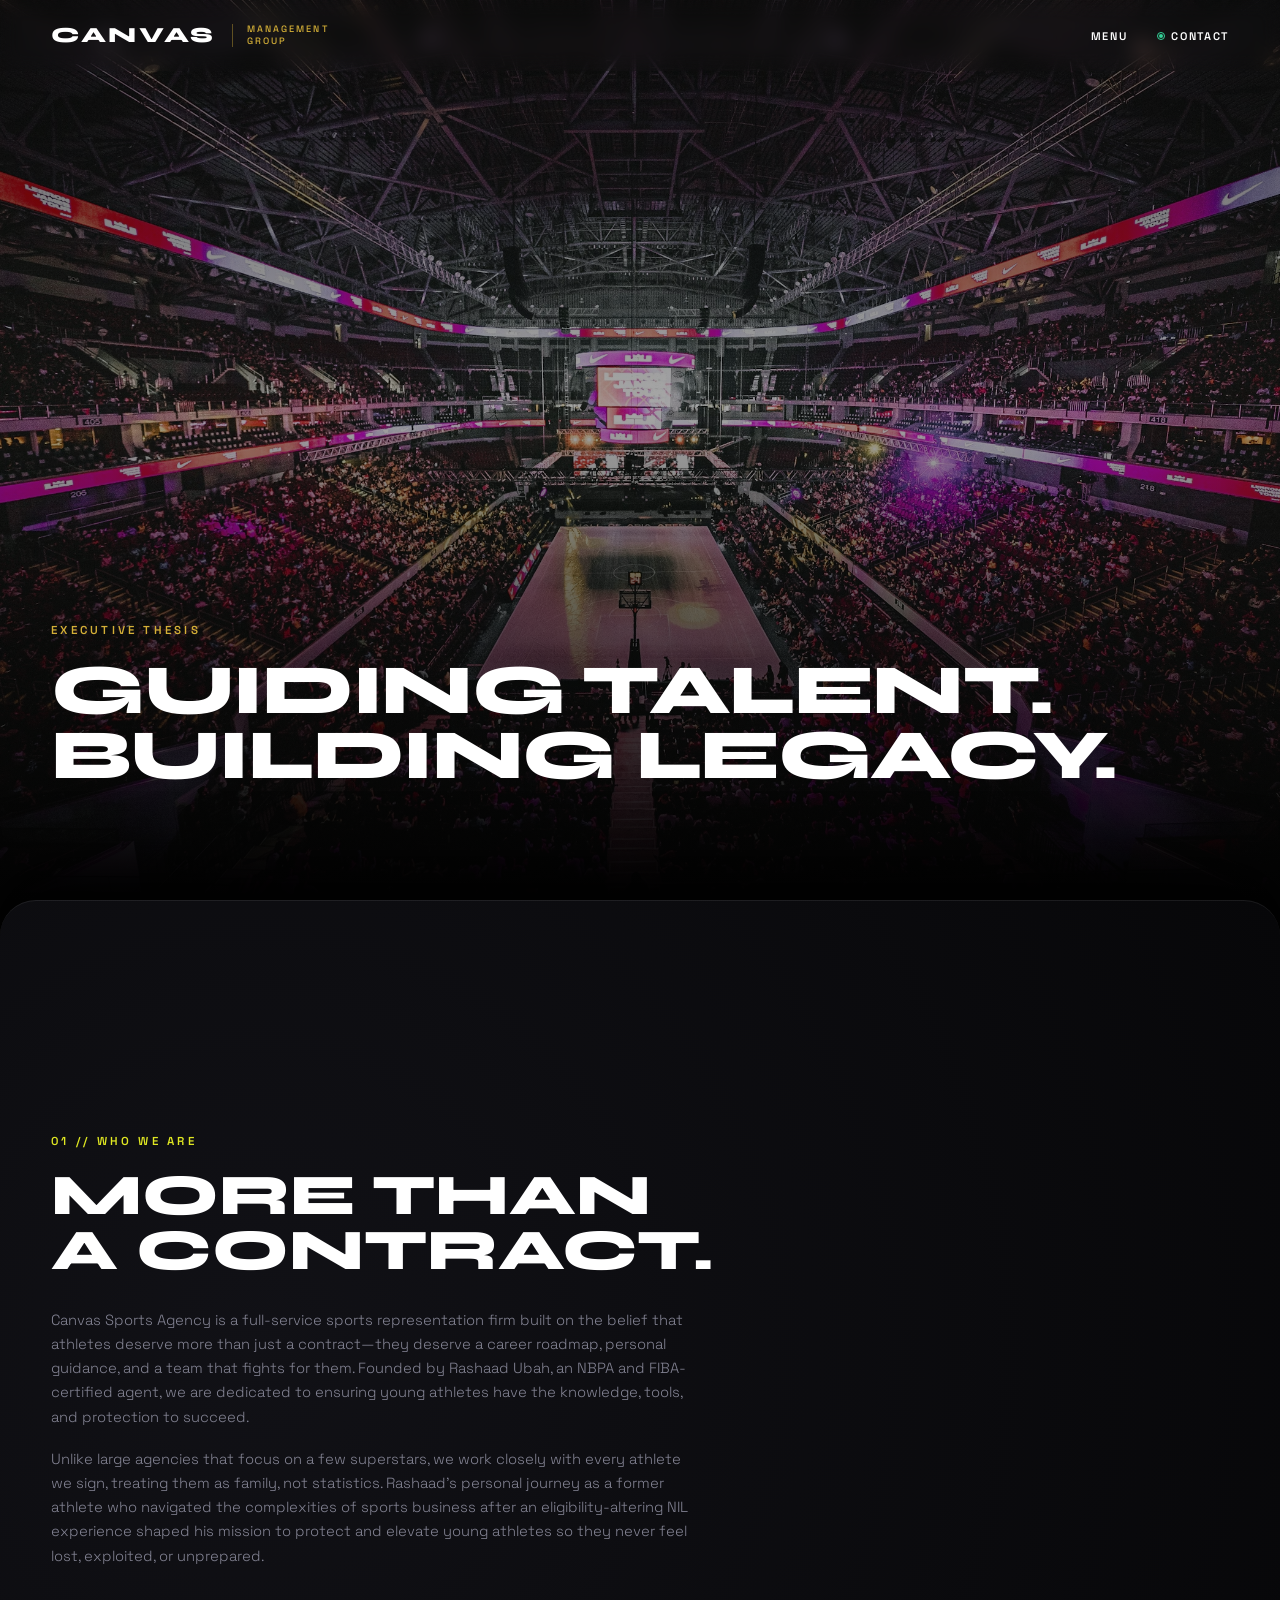
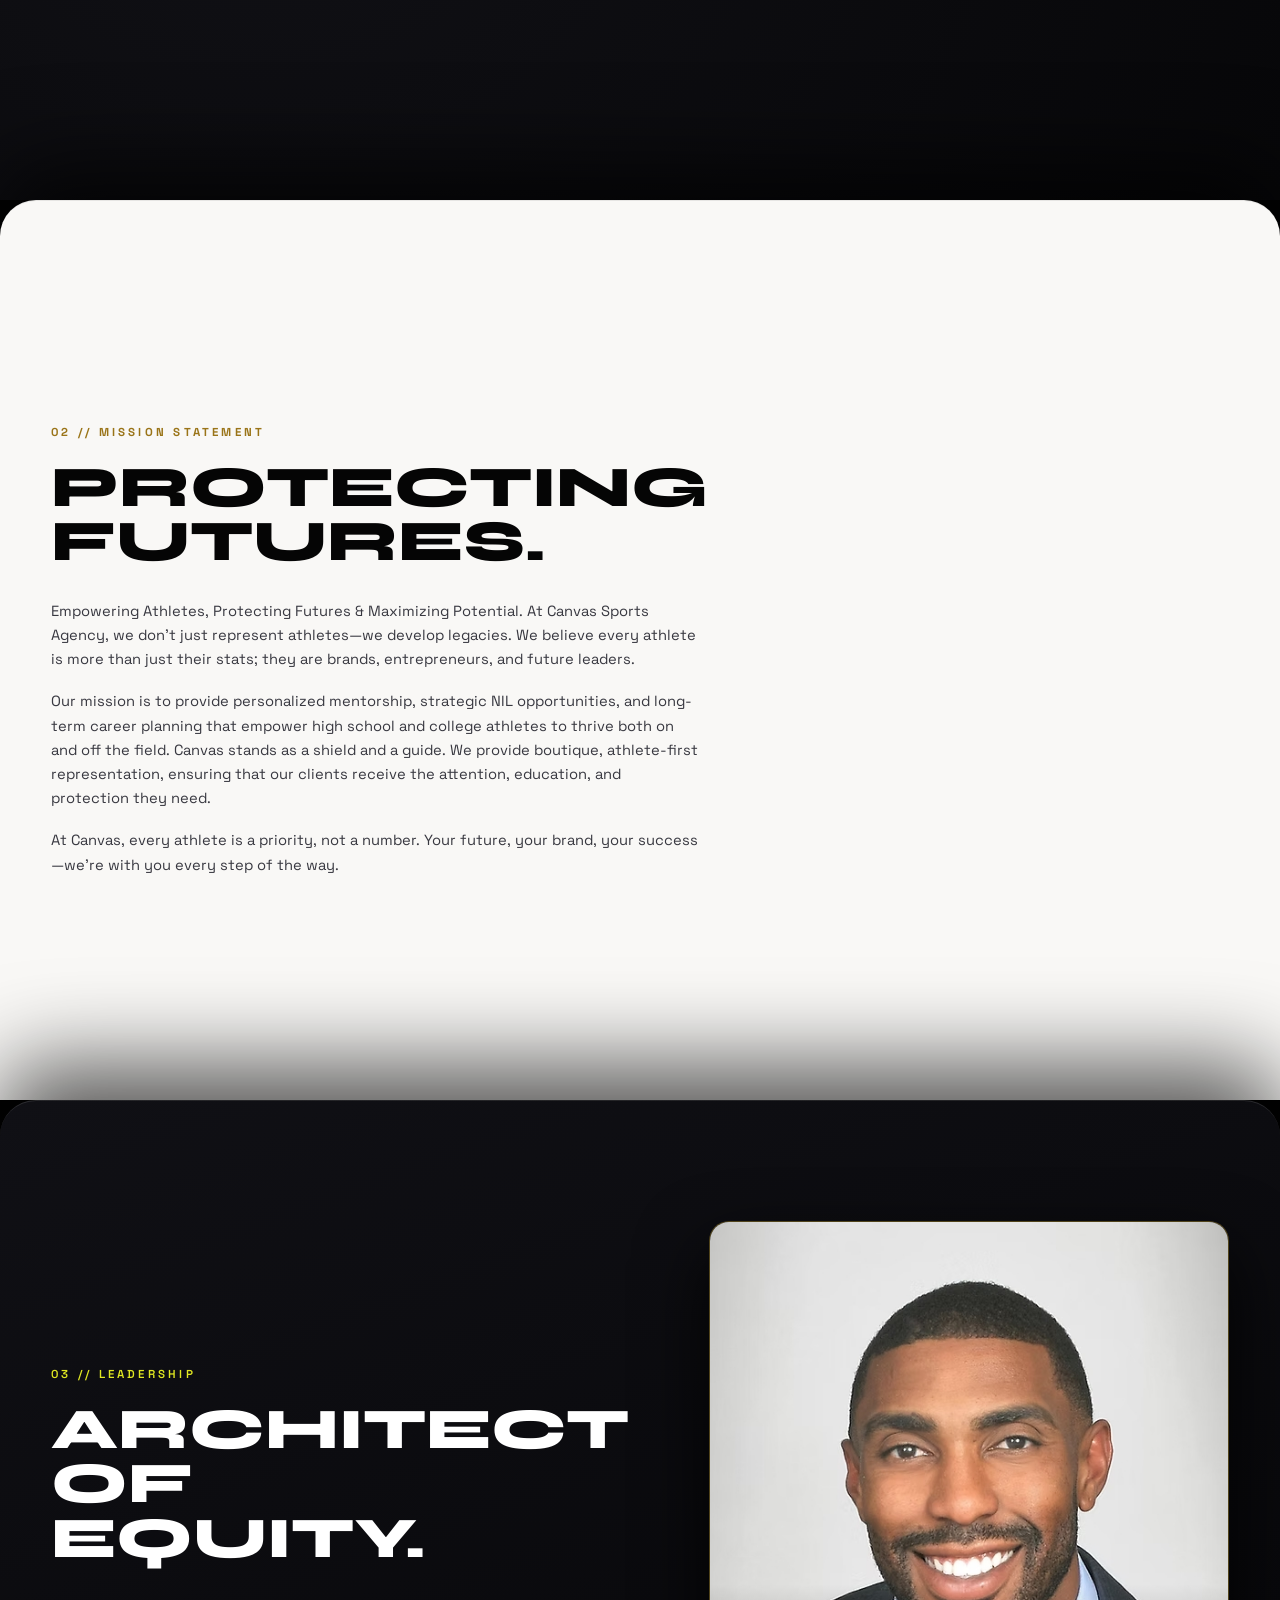
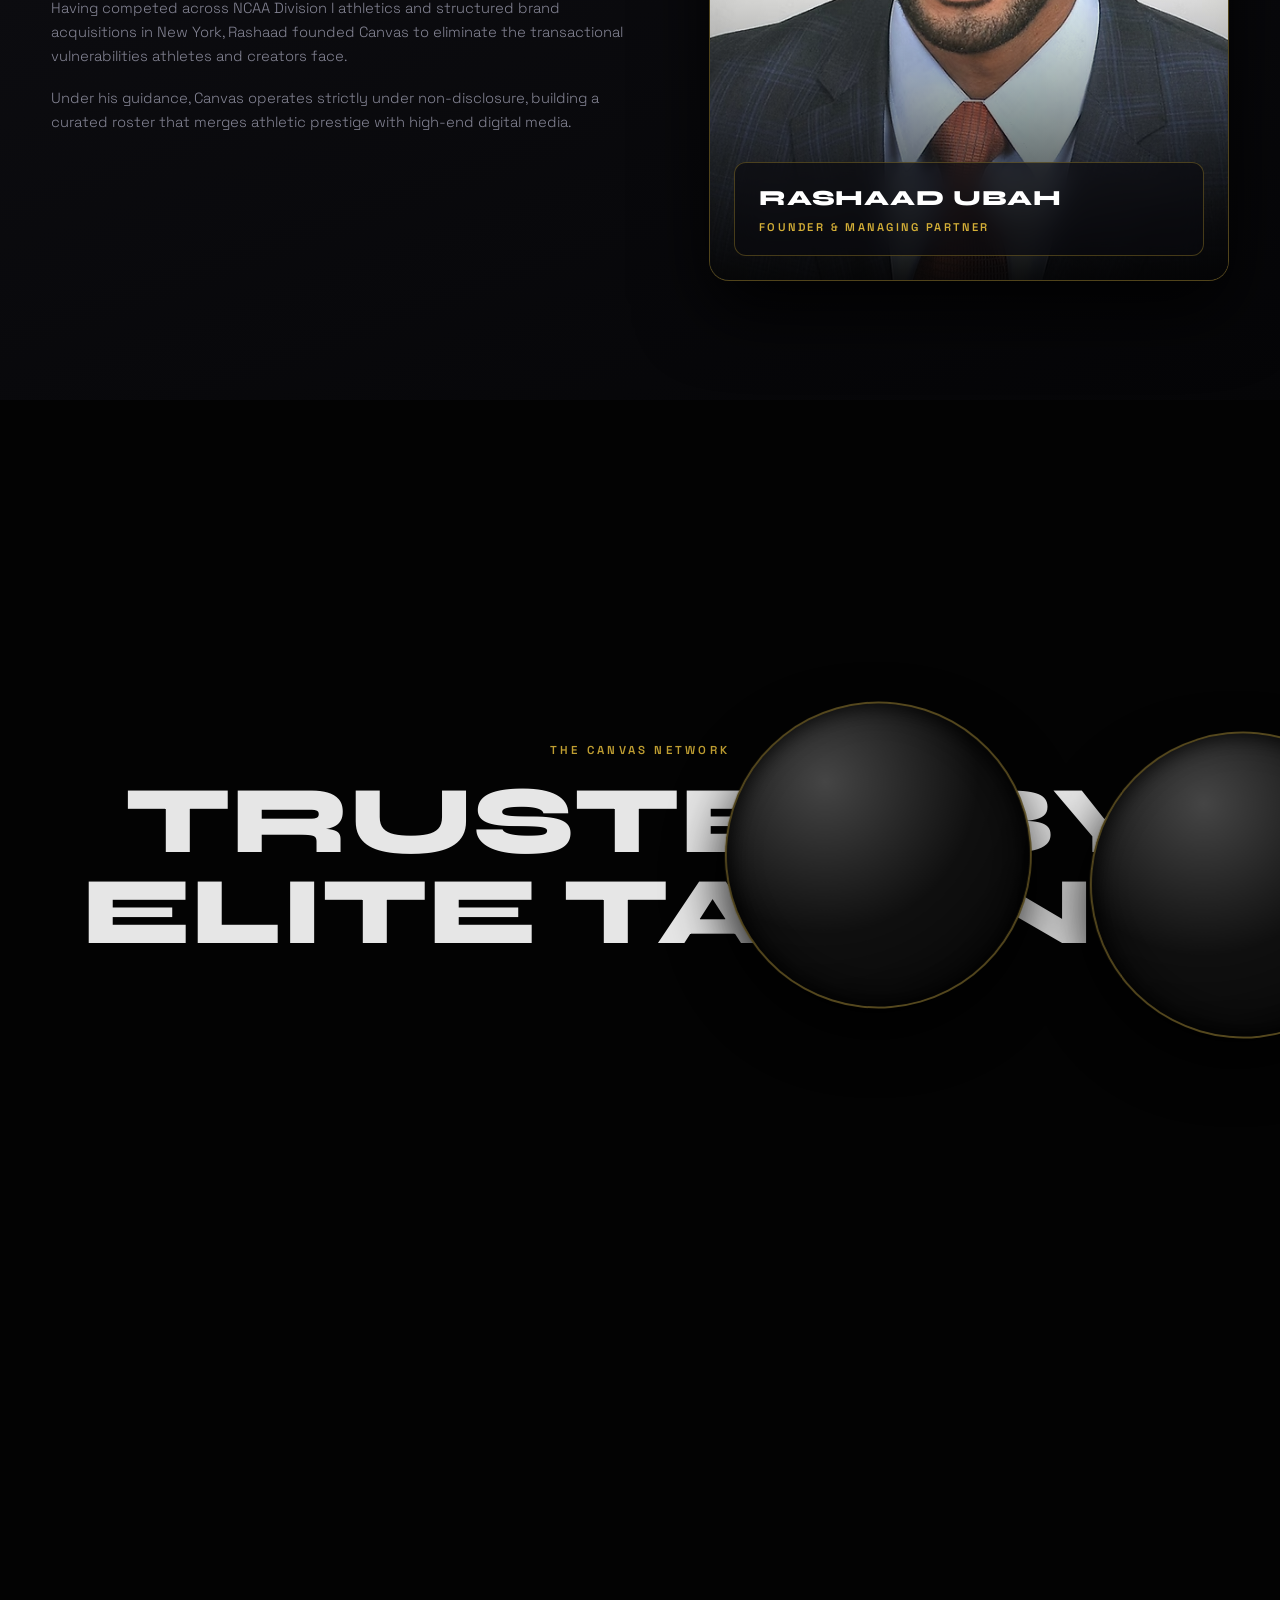
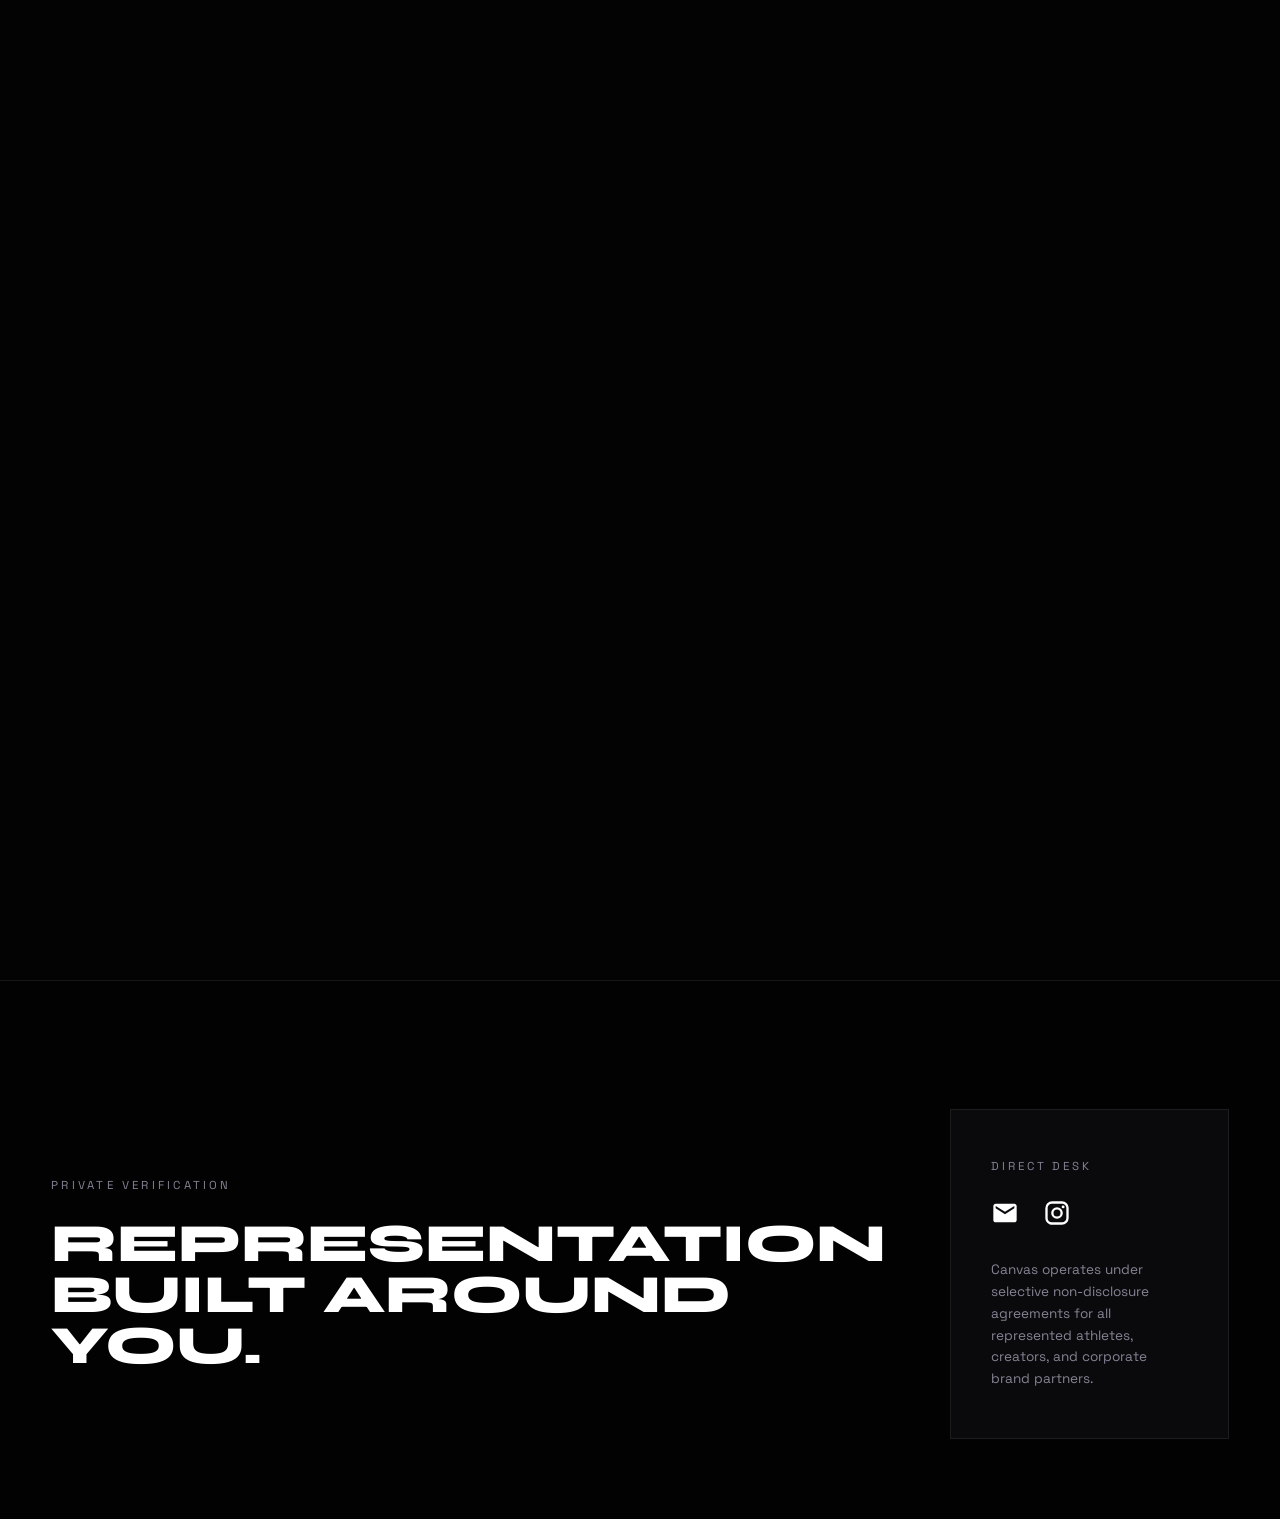
==== commit 30db8872: "arreglo de athletes the roster" ====
--- a/about.html
+++ b/about.html
@@ -560,7 +560,7 @@
       <div class="hero-dark-overlay"></div>
       <div class="container about-hero-content">
         <span class="hero-tag">Executive Thesis</span>
-        <h1 class="hero-title">Beyond<br>Representation.<br>Enterprise Value.</h1>
+        <h1 class="hero-title">Guiding Talent.<br>Building Legacy.</h1>
       </div>
     </section>
 
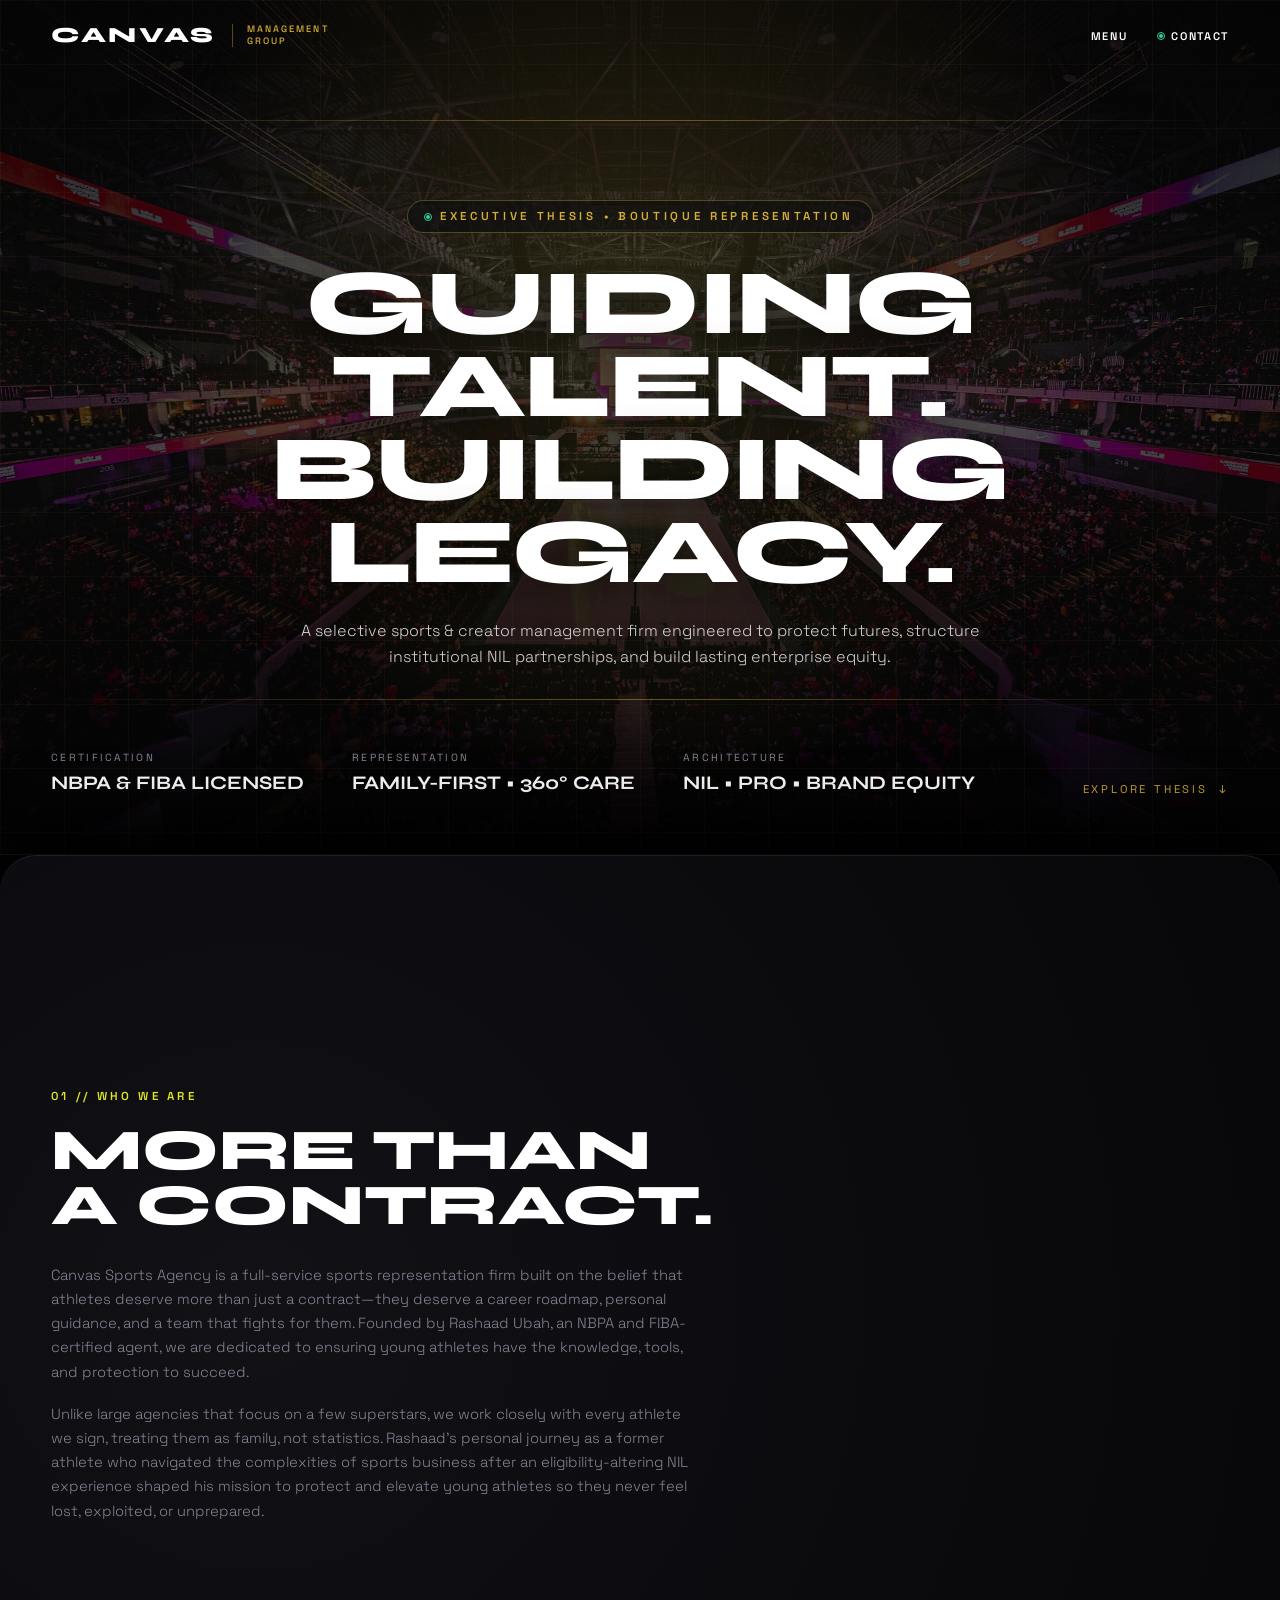
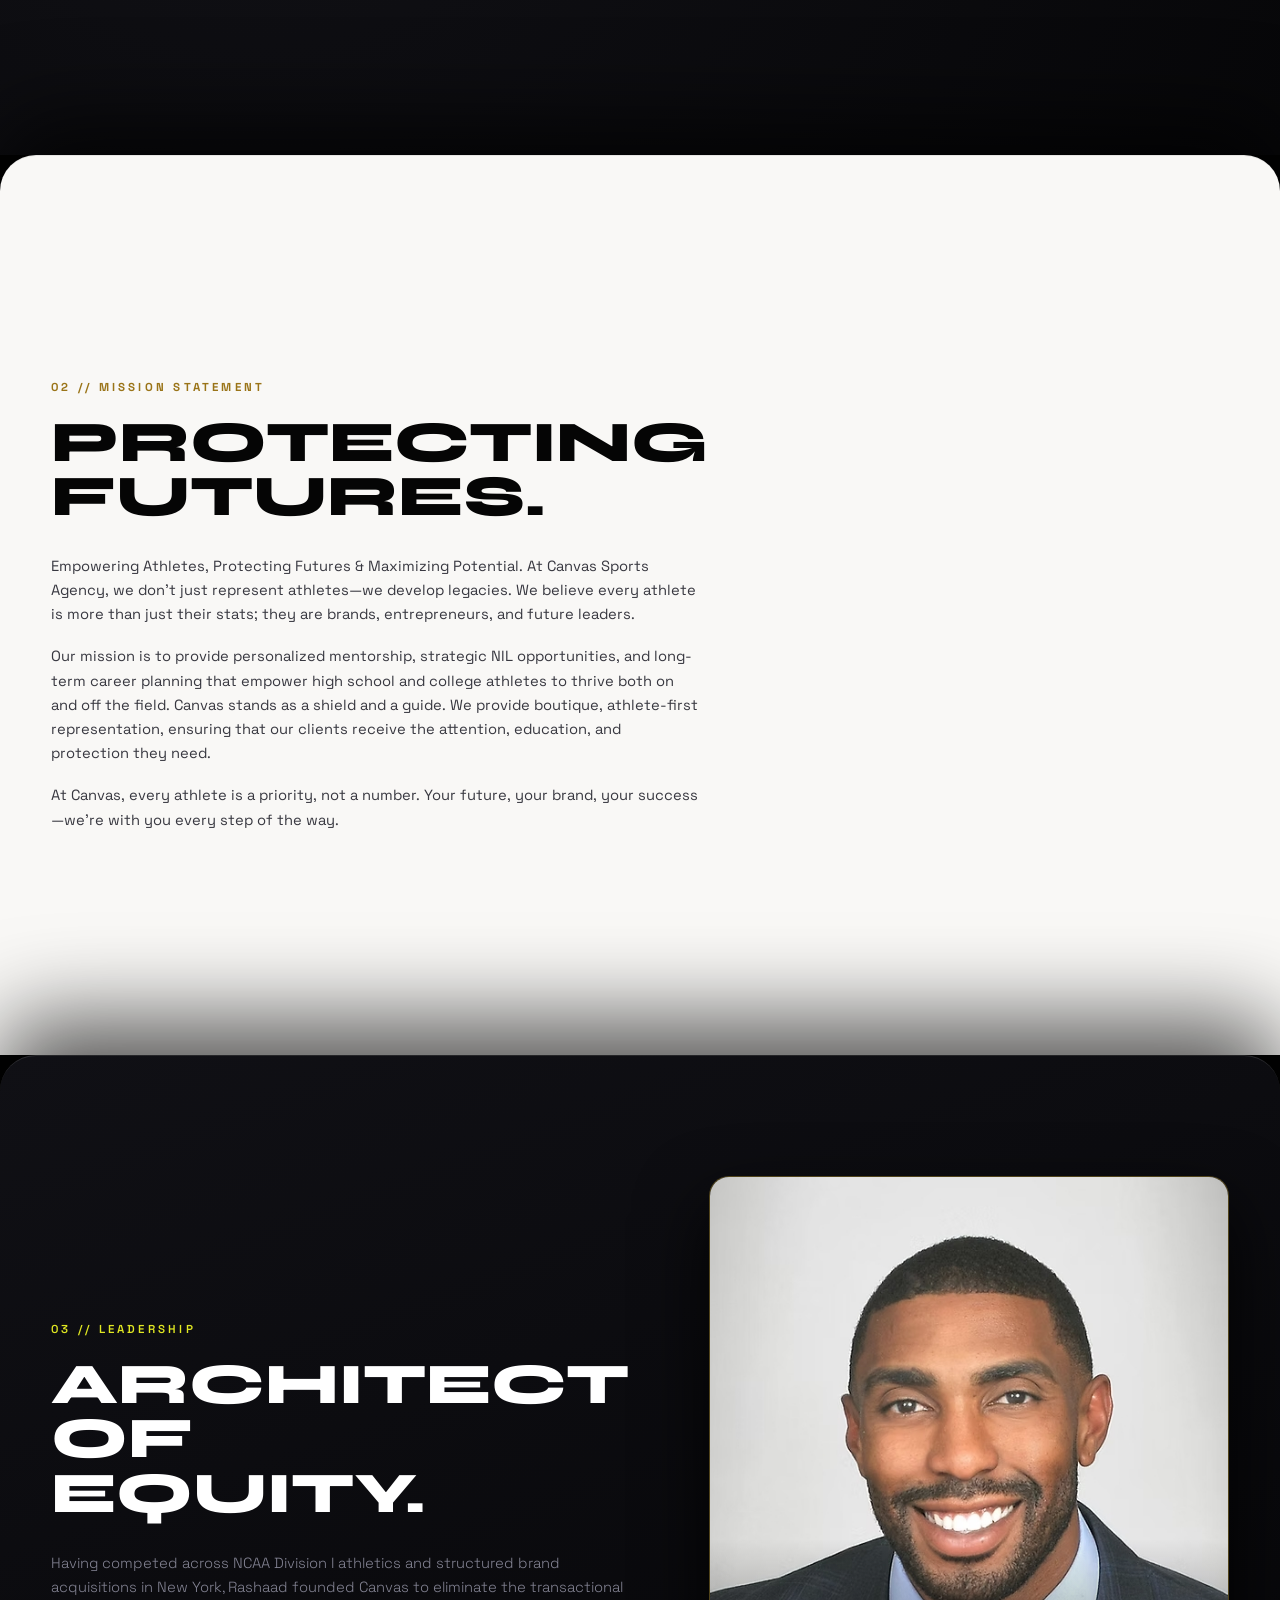
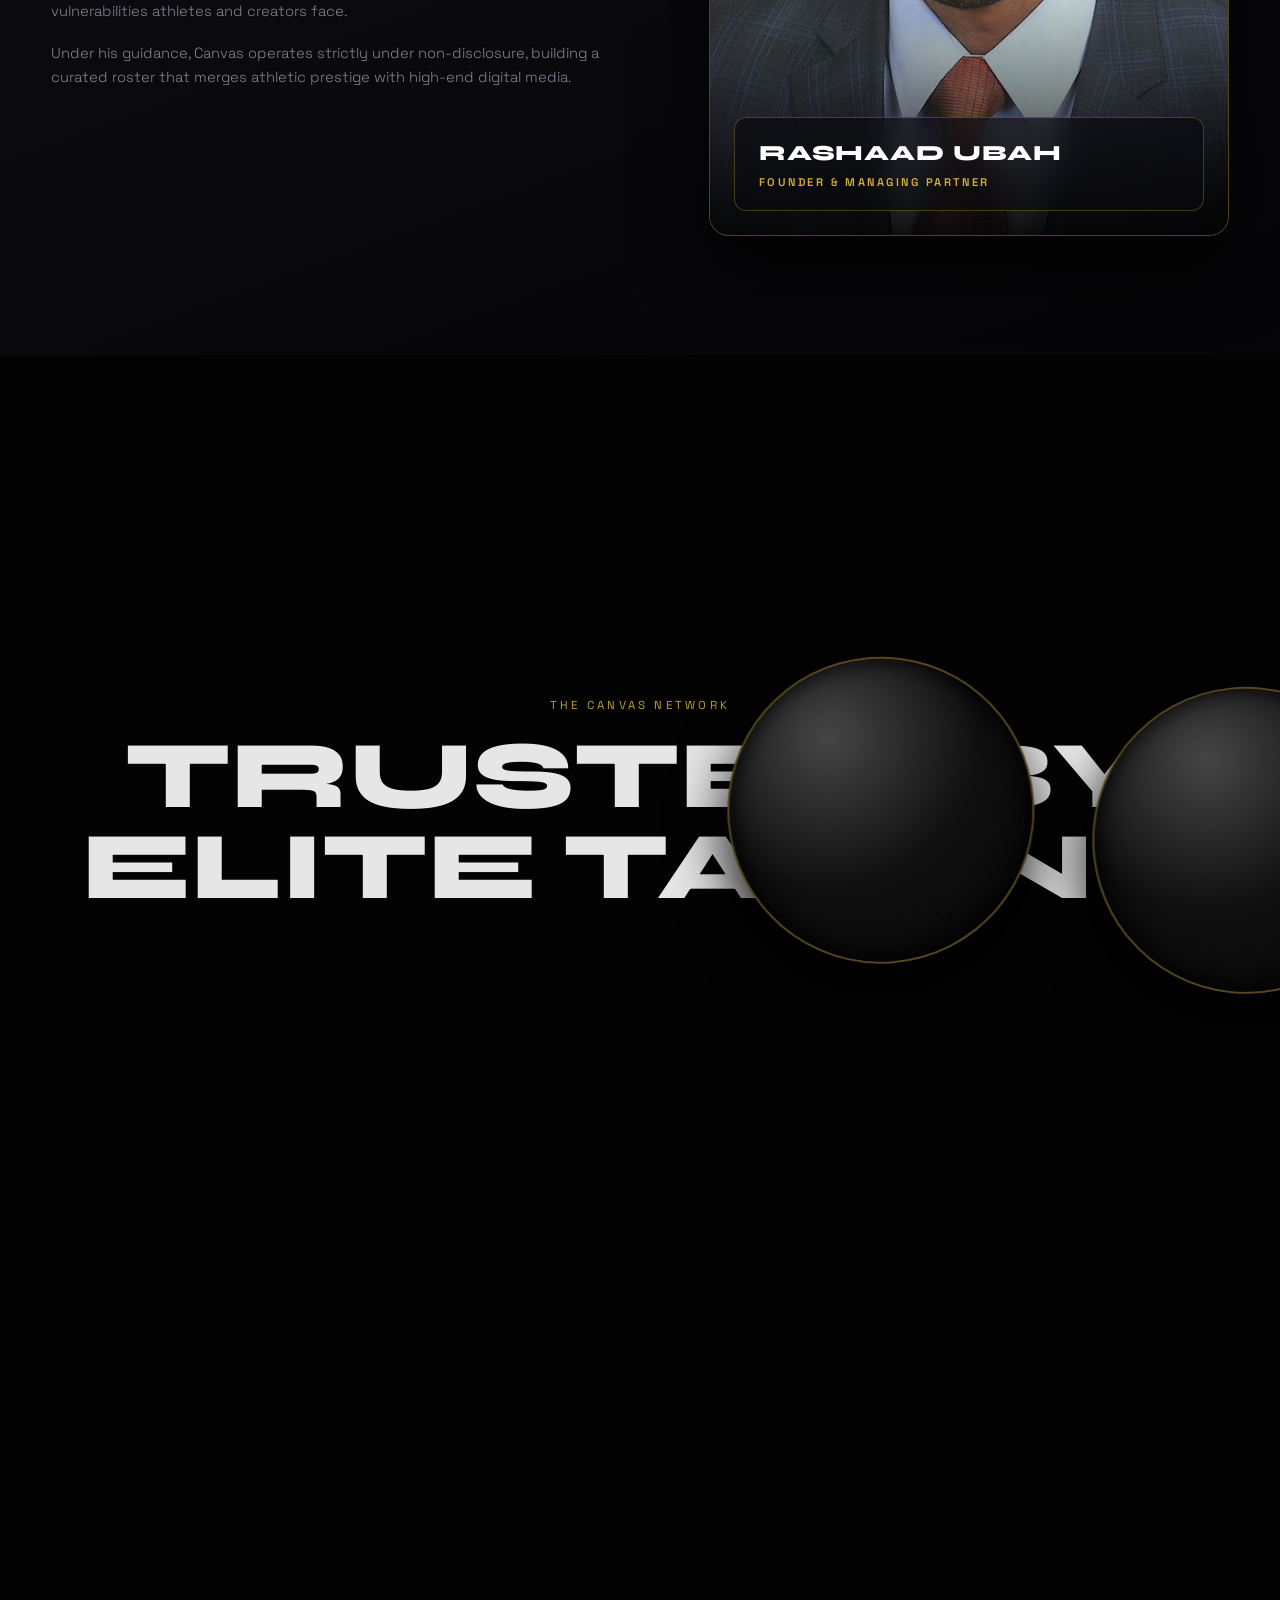
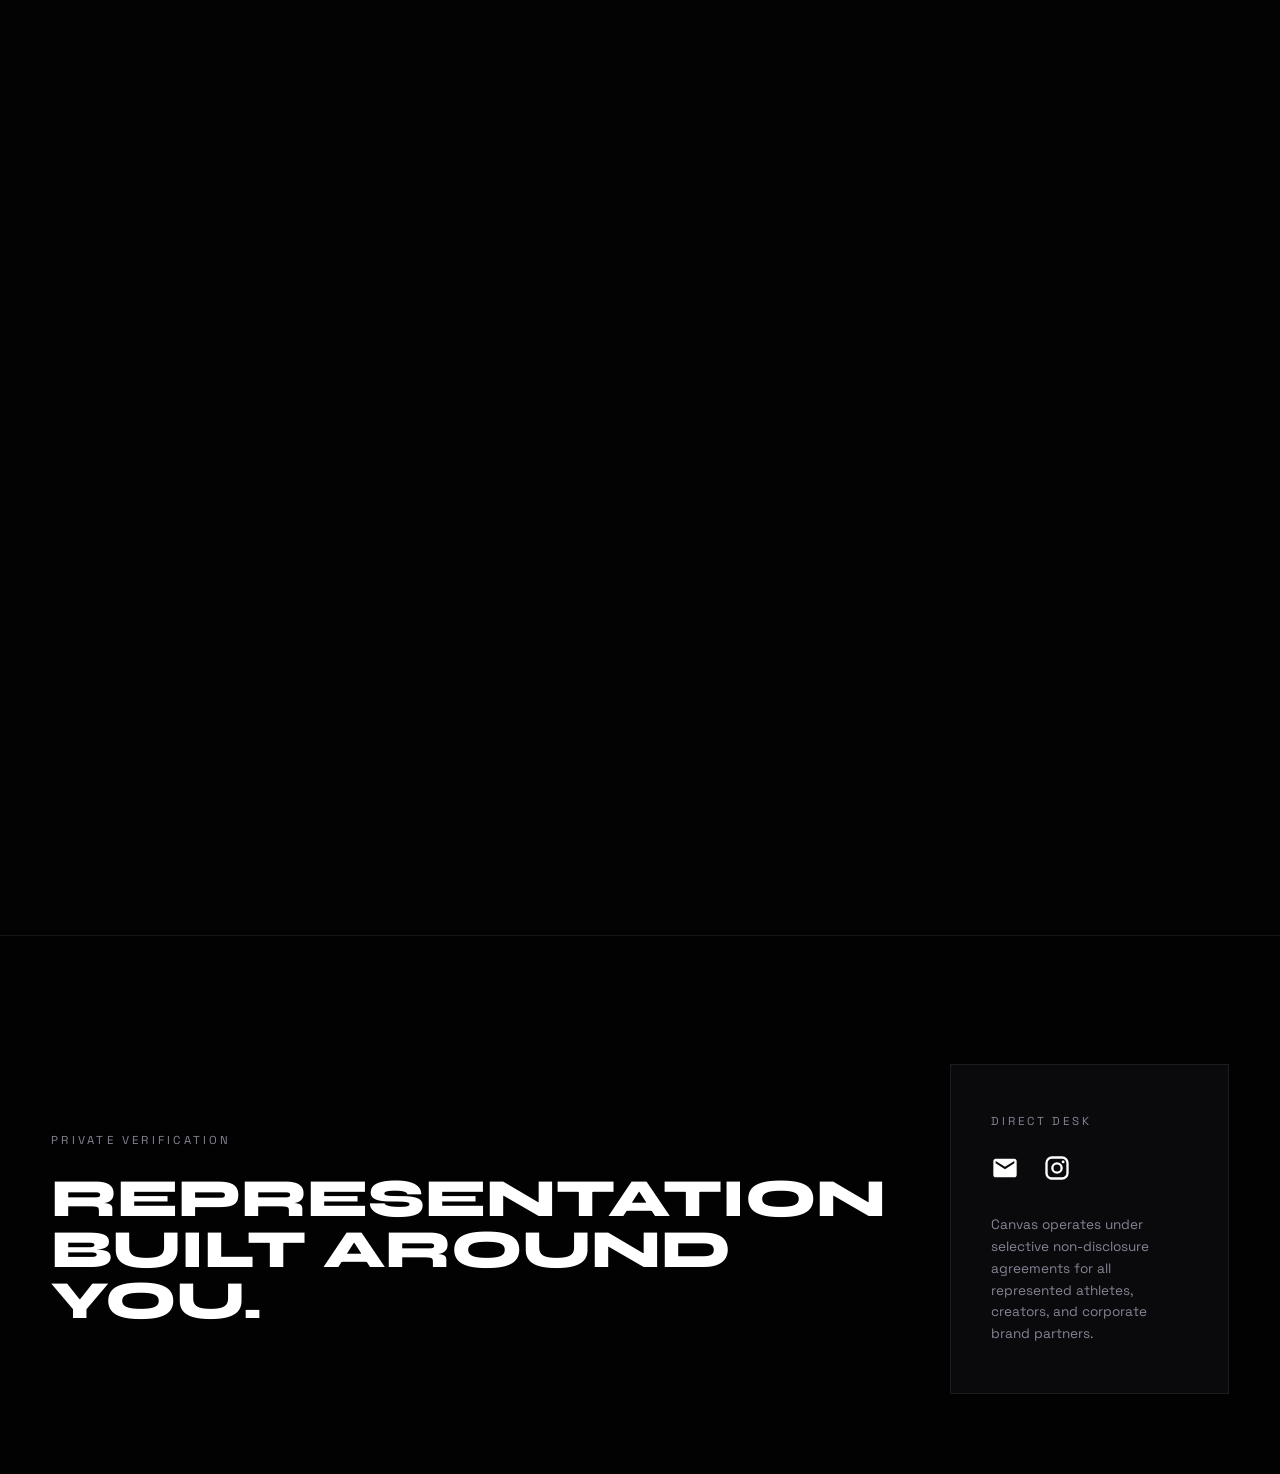
==== commit 173d04d3: "arreglo index y about" ====
--- a/about.html
+++ b/about.html
@@ -28,12 +28,7 @@
     }
 
     * { box-sizing: border-box !important; margin: 0; padding: 0; }
-    
-    /* IMPORTANTE: Sin overflow-y en html/body para no romper los elementos sticky en PC */
-    html {
-      scroll-behavior: smooth;
-      width: 100%;
-    }
+    html { scroll-behavior: smooth; width: 100%; }
 
     body {
       background-color: var(--bg);
@@ -52,15 +47,18 @@
     .container { max-width: 1480px; margin: 0 auto; padding: 0 4%; width: 100%; }
 
     /* =========================================
-       2. NAVBAR ADAPTATIVA (DARK / LIGHT MODE)
+       2. NAVBAR 100% TRANSPARENTE (DARK / LIGHT MODE)
     ========================================= */
     header {
       position: fixed; top: 0; left: 0; width: 100%; z-index: 1000;
-      background: transparent;
-      backdrop-filter: blur(10px);
-      -webkit-backdrop-filter: blur(10px);
+      background: transparent !important;
+      background-color: transparent !important;
+      backdrop-filter: none !important;
+      -webkit-backdrop-filter: none !important;
+      border: none !important;
+      box-shadow: none !important;
       padding: 24px 0;
-      transition: background-color 0.45s ease, border-color 0.45s ease, padding 0.3s ease;
+      transition: padding 0.3s ease;
       pointer-events: none;
     }
 
@@ -70,11 +68,11 @@
     }
 
     .brand { display: inline-flex; align-items: center; gap: 1rem; pointer-events: all; cursor: pointer; z-index: 9999; }
-    .brand-text { font-family: var(--font-display); font-size: 1.35rem; font-weight: 900; letter-spacing: 0.12em; text-transform: uppercase; line-height: 1; color: #fff; transition: color 0.45s ease; }
-    .brand-sub { font-family: var(--font-body); font-size: 0.58rem; line-height: 1.25; letter-spacing: 0.22em; text-transform: uppercase; color: var(--accent-gold); font-weight: 500; display: flex; flex-direction: column; border-left: 1px solid rgba(212, 175, 55, 0.4); padding-left: 0.9rem; transition: color 0.45s ease, border-color 0.45s ease; }
+    .brand-text { font-family: var(--font-display); font-size: 1.35rem; font-weight: 900; letter-spacing: 0.12em; text-transform: uppercase; line-height: 1; color: #fff; transition: color 0.4s ease; }
+    .brand-sub { font-family: var(--font-body); font-size: 0.58rem; line-height: 1.25; letter-spacing: 0.22em; text-transform: uppercase; color: var(--accent-gold); font-weight: 500; display: flex; flex-direction: column; border-left: 1px solid rgba(212, 175, 55, 0.4); padding-left: 0.9rem; transition: color 0.4s ease, border-color 0.4s ease; }
 
     .nav-actions-right { display: flex; align-items: center; gap: 2rem; }
-    .desktop-btn, #openContactBtn, .mobile-btn { pointer-events: all !important; cursor: pointer !important; z-index: 9999; background: transparent; border: none; color: #fff; font-family: var(--font-body); font-size: 11px; font-weight: 600; letter-spacing: 0.15em; text-transform: uppercase; transition: color 0.45s ease; }
+    .desktop-btn, #openContactBtn, .mobile-btn { pointer-events: all !important; cursor: pointer !important; z-index: 9999; background: transparent; border: none; color: #fff; font-family: var(--font-body); font-size: 11px; font-weight: 600; letter-spacing: 0.15em; text-transform: uppercase; transition: color 0.4s ease; }
     #openContactBtn { display: flex; align-items: center; gap: 8px; }
 
     .dot-pulse { display: block; width: 4px; height: 4px; border-radius: 50%; background: var(--accent-green); position: relative; }
@@ -82,25 +80,19 @@
     @keyframes pulse-small { 0% { transform: scale(0.9); opacity: 1; } 100% { transform: scale(1.5); opacity: 0; } }
 
     .mobile-btn { display: none; flex-direction: column; gap: 6px; padding: 5px; }
-    .burger-bar { background: #fff; transition: background-color 0.45s ease; }
-
-    /* ESTADO TEMA BLANCO EN LA NAVBAR (Cuando pasa por la Lámina 2) */
+    .burger-bar { background: #fff; transition: background-color 0.4s ease; }
+
+    /* Letras oscuras cuando pasa por la Lámina Blanca (manteniendo fondo 100% transparente) */
     header.theme-light {
-      background: rgba(249, 248, 246, 0.82) !important;
-      border-bottom: 1px solid rgba(0, 0, 0, 0.06);
+      background: transparent !important;
+      backdrop-filter: none !important;
+      -webkit-backdrop-filter: none !important;
     }
     header.theme-light .brand-text,
     header.theme-light .desktop-btn,
-    header.theme-light #openContactBtn {
-      color: #050505 !important;
-    }
-    header.theme-light .brand-sub {
-      color: #8A6914 !important;
-      border-left-color: rgba(138, 105, 20, 0.35) !important;
-    }
-    header.theme-light .burger-bar {
-      background: #050505 !important;
-    }
+    header.theme-light #openContactBtn { color: #050505 !important; }
+    header.theme-light .brand-sub { color: #8A6914 !important; border-left-color: rgba(138, 105, 20, 0.4) !important; }
+    header.theme-light .burger-bar { background: #050505 !important; }
 
     /* Cortina Full-Screen */
     .luxury-curtain { position: fixed; inset: 0; background: rgba(5, 5, 5, 0.98); backdrop-filter: blur(16px); z-index: 2000; display: flex; flex-direction: column; align-items: center; justify-content: center; opacity: 0; pointer-events: none; transition: opacity 0.4s ease; }
@@ -112,26 +104,157 @@
     .curtain-link:hover::after { opacity: 1; transform: translateY(-50%) translateX(10px); }
 
     /* =========================================
-       3. HERO CINEMÁTICO (ESTADIO)
+       3. NUEVO HERO CINEMÁTICO (SPOTLIGHT & VIEWFINDER)
     ========================================= */
     .about-hero-cinematic {
-      position: relative; width: 100%; height: 100dvh;
-      display: flex; flex-direction: column; justify-content: flex-end;
-      padding-bottom: 7rem; background: #030303; overflow: hidden;
-    }
-    .hero-real-img { position: absolute; inset: 0; width: 100%; height: 100%; object-fit: cover; object-position: center 35%; z-index: 1; filter: grayscale(15%); }
-    .hero-dark-overlay { position: absolute; inset: 0; z-index: 2; background: linear-gradient(180deg, rgba(3,3,3,0.65) 0%, rgba(3,3,3,0.35) 45%, rgba(3,3,3,1) 100%); }
-    .about-hero-content { position: relative; z-index: 3; }
-    .hero-tag { font-size: 0.72rem; letter-spacing: 0.28em; text-transform: uppercase; color: var(--accent-gold); font-weight: 600; display: block; margin-bottom: 1.2rem; }
-    .hero-title { font-family: var(--font-display); font-size: clamp(2.5rem, 5.5vw, 5.8rem); font-weight: 900; text-transform: uppercase; line-height: 0.92; letter-spacing: -0.02em; color: #fff; }
-
-    /* =========================================
-       4. LÁMINAS APILABLES (TEMA BLANCO EN LA 2DA LÁMINA)
-    ========================================= */
-    .sticky-wrapper {
       position: relative;
       width: 100%;
-    }
+      min-height: 95dvh;
+      display: flex;
+      flex-direction: column;
+      justify-content: space-between;
+      padding: 9rem 0 3.5rem 0;
+      background: #030303;
+      overflow: hidden;
+      border-bottom: 1px solid var(--border);
+    }
+
+    /* Imagen con efecto Ken Burns (Zoom lento cinematográfico) */
+    .hero-real-img {
+      position: absolute;
+      inset: 0;
+      width: 100%;
+      height: 100%;
+      object-fit: cover;
+      object-position: center 35%;
+      z-index: 1;
+      filter: grayscale(10%) brightness(0.42) contrast(1.12);
+      transform: scale(1.16);
+      animation: kenBurnsStadium 18s ease-out forwards;
+    }
+
+    @keyframes kenBurnsStadium {
+      0% { transform: scale(1.16); filter: blur(8px) brightness(0.28); }
+      15% { filter: blur(0px) brightness(0.44); }
+      100% { transform: scale(1.0); filter: blur(0px) brightness(0.44); }
+    }
+
+    /* Haz de luz dorado + Rejilla táctica sutil */
+    .hero-dark-overlay {
+      position: absolute;
+      inset: 0;
+      z-index: 2;
+      background-image:
+        linear-gradient(rgba(212, 175, 55, 0.04) 1px, transparent 1px),
+        linear-gradient(90deg, rgba(212, 175, 55, 0.04) 1px, transparent 1px),
+        radial-gradient(circle at 50% 35%, rgba(212, 175, 55, 0.16) 0%, transparent 58%),
+        linear-gradient(180deg, rgba(3, 3, 3, 0.78) 0%, rgba(3, 3, 3, 0.28) 45%, rgba(3, 3, 3, 0.98) 100%);
+      background-size: 64px 64px, 64px 64px, 100% 100%, 100% 100%;
+      pointer-events: none;
+    }
+
+    /* Líneas arquitectónicas que se dibujan al entrar */
+    .hero-frame-line {
+      position: absolute;
+      z-index: 3;
+      background: linear-gradient(90deg, transparent, rgba(212, 175, 55, 0.45), transparent);
+      height: 1px;
+      width: 0%;
+      left: 50%;
+      transform: translateX(-50%);
+      animation: drawHeroLine 1.8s cubic-bezier(0.16, 1, 0.3, 1) forwards 0.35s;
+    }
+    .hero-frame-line.top { top: 14%; }
+    .hero-frame-line.bottom { bottom: 18%; }
+
+    @keyframes drawHeroLine {
+      to { width: 92%; }
+    }
+
+    .about-hero-center {
+      position: relative;
+      z-index: 4;
+      text-align: center;
+      margin: auto 0;
+      padding: 2rem 0;
+    }
+
+    .hero-eyebrow {
+      display: inline-flex;
+      align-items: center;
+      gap: 0.6rem;
+      font-size: 0.72rem;
+      letter-spacing: 0.32em;
+      text-transform: uppercase;
+      color: var(--accent-gold);
+      font-weight: 600;
+      padding: 0.45rem 1.15rem;
+      border: 1px solid rgba(212, 175, 55, 0.35);
+      border-radius: 999px;
+      background: rgba(10, 10, 14, 0.55);
+      margin-bottom: 1.8rem;
+      opacity: 0;
+      transform: translateY(25px);
+      animation: heroRevealUp 0.9s cubic-bezier(0.16, 1, 0.3, 1) forwards 0.2s;
+    }
+
+    .hero-title {
+      font-family: var(--font-display);
+      font-size: clamp(2.8rem, 7.2vw, 6.8rem);
+      font-weight: 900;
+      text-transform: uppercase;
+      line-height: 0.9;
+      letter-spacing: -0.02em;
+      color: #fff;
+      margin-bottom: 1.5rem;
+      text-shadow: 0 20px 50px rgba(0, 0, 0, 0.85);
+      opacity: 0;
+      transform: translateY(35px);
+      animation: heroRevealUp 1.1s cubic-bezier(0.16, 1, 0.3, 1) forwards 0.4s;
+    }
+
+    .hero-sublead {
+      font-size: clamp(0.95rem, 1.25vw, 1.2rem);
+      line-height: 1.65;
+      color: rgba(255, 255, 255, 0.82);
+      max-width: 680px;
+      margin: 0 auto;
+      font-weight: 300;
+      opacity: 0;
+      transform: translateY(30px);
+      animation: heroRevealUp 1s cubic-bezier(0.16, 1, 0.3, 1) forwards 0.65s;
+    }
+
+    @keyframes heroRevealUp {
+      to { opacity: 1; transform: translateY(0); }
+    }
+
+    .about-hero-footer {
+      position: relative;
+      z-index: 4;
+      display: flex;
+      justify-content: space-between;
+      align-items: flex-end;
+      padding-top: 1.5rem;
+      opacity: 0;
+      animation: heroRevealUp 1s ease forwards 0.9s;
+    }
+
+    .hero-QuickStats { display: flex; gap: 3rem; }
+    .quick-stat-item span { display: block; font-size: 0.65rem; letter-spacing: 0.22em; text-transform: uppercase; color: var(--text-dim); margin-bottom: 0.2rem; }
+    .quick-stat-item strong { font-family: var(--font-display); font-size: 1.2rem; color: #fff; text-transform: uppercase; }
+
+    .scroll-down-cue {
+      display: inline-flex; align-items: center; gap: 0.7rem;
+      font-size: 0.7rem; letter-spacing: 0.25em; text-transform: uppercase;
+      color: var(--accent-gold); cursor: pointer; transition: transform 0.3s ease;
+    }
+    .scroll-down-cue:hover { transform: translateY(4px); }
+
+    /* =========================================
+       4. LÁMINAS APILABLES 3D (TEMA BLANCO EN LA 2DA)
+    ========================================= */
+    .sticky-wrapper { position: relative; width: 100%; }
     
     .sticky-panel {
       position: -webkit-sticky;
@@ -149,14 +272,13 @@
       padding: 6rem 0;
     }
     
-    /* LÁMINA 1: Modo Oscuro */
     .panel-who {
       background: radial-gradient(circle at 20% 50%, #111116 0%, #070709 100%);
       border-top: 1px solid rgba(255, 255, 255, 0.08);
       z-index: 10;
     }
 
-    /* LÁMINA 2: CAMBIO TOTAL A TEMA BLANCO (LIGHT MODE) */
+    /* LÁMINA 2: TEMA BLANCO EDITORIAL */
     .panel-mission {
       background: #F9F8F6 !important;
       color: #050505 !important;
@@ -164,19 +286,11 @@
       box-shadow: 0 -30px 90px rgba(0, 0, 0, 0.75);
       z-index: 20;
     }
-    .panel-mission .panel-subtitle {
-      color: #9A7418 !important; /* Dorado oscuro editorial sobre blanco */
-      font-weight: 700;
-    }
-    .panel-mission .panel-title {
-      color: #050505 !important;
-    }
-    .panel-mission .panel-text {
-      color: #383840 !important;
-      font-weight: 400 !important;
-    }
-
-    /* LÁMINA 3: Regreso a Modo Oscuro (El Fundador) */
+    .panel-mission .panel-subtitle { color: #9A7418 !important; font-weight: 700; }
+    .panel-mission .panel-title { color: #050505 !important; }
+    .panel-mission .panel-text { color: #383840 !important; font-weight: 400 !important; }
+
+    /* LÁMINA 3: EL FUNDADOR */
     .panel-founder {
       background: linear-gradient(160deg, #101015 0%, #050507 100%);
       border-top: 1px solid rgba(255, 255, 255, 0.12);
@@ -193,220 +307,81 @@
     /* =========================================
        5. DISEÑO EDITORIAL DEL FUNDADOR (FOTO GRANDE)
     ========================================= */
-    .founder-grid {
-      display: grid;
-      grid-template-columns: 1.05fr 0.95fr;
-      gap: 4.5rem;
-      align-items: center;
-    }
+    .founder-grid { display: grid; grid-template-columns: 1.05fr 0.95fr; gap: 4.5rem; align-items: center; }
 
     .founder-img-box {
-      position: relative;
-      width: 100%;
-      max-width: 520px;
-      height: 74vh;
-      max-height: 660px;
-      min-height: 460px;
-      margin-left: auto;
-      border-radius: 20px;
-      overflow: hidden;
+      position: relative; width: 100%; max-width: 520px; height: 74vh;
+      max-height: 660px; min-height: 460px; margin-left: auto;
+      border-radius: 20px; overflow: hidden;
       border: 1px solid rgba(212, 175, 55, 0.35);
       box-shadow: 0 30px 70px rgba(0, 0, 0, 0.85);
       background: #0a0a0d;
     }
 
     .founder-img-box::after {
-      content: '';
-      position: absolute;
-      inset: 0;
+      content: ''; position: absolute; inset: 0;
       background: linear-gradient(180deg, transparent 55%, rgba(3, 3, 4, 0.92) 100%);
-      pointer-events: none;
-      z-index: 1;
+      pointer-events: none; z-index: 1;
     }
 
     .founder-img-box img {
-      width: 100%;
-      height: 100%;
-      object-fit: cover;
-      object-position: center top;
-      filter: grayscale(0%) !important;
-      transition: transform 0.7s cubic-bezier(0.16, 1, 0.3, 1);
-    }
-
-    .founder-img-box:hover img {
-      transform: scale(1.04);
-    }
+      width: 100%; height: 100%; object-fit: cover; object-position: center top;
+      filter: grayscale(0%) !important; transition: transform 0.7s cubic-bezier(0.16, 1, 0.3, 1);
+    }
+    .founder-img-box:hover img { transform: scale(1.04); }
 
     .founder-name-badge {
-      position: absolute;
-      bottom: 1.5rem;
-      left: 1.5rem;
-      right: 1.5rem;
-      z-index: 2;
-      padding: 1.2rem 1.5rem;
-      background: rgba(10, 10, 14, 0.65);
-      backdrop-filter: blur(12px);
-      -webkit-backdrop-filter: blur(12px);
-      border: 1px solid rgba(212, 175, 55, 0.3);
-      border-radius: 12px;
-      display: flex;
-      flex-direction: column;
-      gap: 0.25rem;
-    }
-
-    .founder-name {
-      font-family: var(--font-display);
-      font-size: 1.35rem;
-      font-weight: 800;
-      text-transform: uppercase;
-      color: #fff;
-      letter-spacing: 0.04em;
-    }
-
-    .founder-role {
-      font-family: var(--font-body);
-      font-size: 0.7rem;
-      letter-spacing: 0.22em;
-      text-transform: uppercase;
-      color: var(--accent-gold);
-      font-weight: 600;
-    }
+      position: absolute; bottom: 1.5rem; left: 1.5rem; right: 1.5rem; z-index: 2;
+      padding: 1.2rem 1.5rem; background: rgba(10, 10, 14, 0.65);
+      backdrop-filter: blur(12px); -webkit-backdrop-filter: blur(12px);
+      border: 1px solid rgba(212, 175, 55, 0.3); border-radius: 12px;
+      display: flex; flex-direction: column; gap: 0.25rem;
+    }
+    .founder-name { font-family: var(--font-display); font-size: 1.35rem; font-weight: 800; text-transform: uppercase; color: #fff; letter-spacing: 0.04em; }
+    .founder-role { font-family: var(--font-body); font-size: 0.7rem; letter-spacing: 0.22em; text-transform: uppercase; color: var(--accent-gold); font-weight: 600; }
 
     /* =========================================
-       6. CARRUSEL DE BALONES (FIJACIÓN INFALIBLE EN PC Y MÓVIL)
+       6. CARRUSEL DE BALONES 3D
     ========================================= */
-    .horizontal-scroll-wrapper {
-      position: relative;
-      width: 100%;
-      height: 420vh; /* Altura de recorrido horizontal */
-      background: #030303;
-      z-index: 40;
-    }
+    .horizontal-scroll-wrapper { position: relative; width: 100%; height: 420vh; background: #030303; z-index: 40; }
 
     .sticky-container {
-      position: absolute;
-      top: 0;
-      left: 0;
-      height: 100vh;
-      width: 100%;
-      overflow: hidden;
-      display: flex;
-      flex-direction: column;
-      justify-content: center;
-      background: #030303;
-    }
-
-    /* Estados controlados por JS para que jamás falle el freno en computadora */
-    .sticky-container.is-fixed {
-      position: fixed !important;
-      top: 0 !important;
-      left: 0 !important;
-      width: 100% !important;
-      height: 100vh !important;
-      z-index: 45;
-    }
-
-    .sticky-container.is-bottom {
-      position: absolute !important;
-      top: auto !important;
-      bottom: 0 !important;
-      left: 0 !important;
-    }
-
-    /* Título de fondo visible antes de que entren los balones */
+      position: absolute; top: 0; left: 0; height: 100vh; width: 100%;
+      overflow: hidden; display: flex; flex-direction: column; justify-content: center; background: #030303;
+    }
+    .sticky-container.is-fixed { position: fixed !important; top: 0 !important; left: 0 !important; width: 100% !important; height: 100vh !important; z-index: 45; }
+    .sticky-container.is-bottom { position: absolute !important; top: auto !important; bottom: 0 !important; left: 0 !important; }
+
     .sticky-header {
-      position: absolute;
-      top: 50%;
-      left: 50%;
-      transform: translate(-50%, -50%);
-      width: 100%;
-      padding: 0 5%;
-      text-align: center;
-      z-index: 1;
-      pointer-events: none;
-      transition: opacity 0.4s ease, transform 0.4s ease;
-    }
-
-    .sticky-header .hero-tag {
-      color: var(--accent-gold);
-      margin-bottom: 1rem;
-      display: block;
-      opacity: 0.9;
-    }
-
-    .sticky-header .panel-title {
-      font-size: clamp(2.6rem, 7.5vw, 7rem);
-      margin: 0;
-      opacity: 0.9;
-      line-height: 0.95;
-      color: #ffffff;
-      transition: opacity 0.4s ease;
-    }
-
-    /* Pista horizontal: empieza fuera de la pantalla (100vw) */
+      position: absolute; top: 50%; left: 50%; transform: translate(-50%, -50%);
+      width: 100%; padding: 0 5%; text-align: center; z-index: 1;
+      pointer-events: none; transition: opacity 0.4s ease, transform 0.4s ease;
+    }
+    .sticky-header .hero-tag { color: var(--accent-gold); margin-bottom: 1rem; display: block; opacity: 0.9; font-size: 0.72rem; letter-spacing: 0.28em; text-transform: uppercase; }
+    .sticky-header .panel-title { font-size: clamp(2.6rem, 7.5vw, 7rem); margin: 0; opacity: 0.9; line-height: 0.95; color: #ffffff; transition: opacity 0.4s ease; }
+
     .horizontal-track {
-      display: flex;
-      align-items: center;
-      gap: 4.5vw;
-      padding-left: 100vw !important;
-      will-change: transform;
-      transform: translateX(0);
-      position: relative;
-      z-index: 10;
-    }
-
-    /* FOTOS REDONDAS SIMULANDO BALONES EN 3D */
+      display: flex; align-items: center; gap: 4.5vw;
+      padding-left: 100vw !important; will-change: transform;
+      transform: translateX(0); position: relative; z-index: 10;
+    }
+
     .marquee-item {
-      width: 24vw;
-      height: 24vw;
-      min-width: 270px;
-      min-height: 270px;
-      max-width: 350px;
-      max-height: 350px;
-      aspect-ratio: 1 / 1;
-      flex-shrink: 0;
-      position: relative;
-      border-radius: 50% !important;
-      border: 2px solid rgba(212, 175, 55, 0.35);
-      background: #111;
-      overflow: hidden !important;
-      cursor: pointer;
+      width: 24vw; height: 24vw; min-width: 270px; min-height: 270px; max-width: 350px; max-height: 350px;
+      aspect-ratio: 1 / 1; flex-shrink: 0; position: relative;
+      border-radius: 50% !important; border: 2px solid rgba(212, 175, 55, 0.35);
+      background: #111; overflow: hidden !important; cursor: pointer;
       box-shadow: 0 25px 55px rgba(0, 0, 0, 0.9), inset 0 0 30px rgba(0, 0, 0, 0.75);
       transition: box-shadow 0.4s ease, border-color 0.4s ease;
     }
-
     .marquee-item::after {
-      content: '';
-      position: absolute;
-      inset: 0;
-      border-radius: 50%;
+      content: ''; position: absolute; inset: 0; border-radius: 50%;
       background: radial-gradient(circle at 30% 28%, rgba(255, 255, 255, 0.22) 0%, rgba(0, 0, 0, 0.1) 50%, rgba(0, 0, 0, 0.7) 100%);
-      box-shadow: inset 0 0 22px rgba(0, 0, 0, 0.85);
-      pointer-events: none;
-      z-index: 2;
-    }
-
-    .marquee-item img {
-      width: 100%;
-      height: 100%;
-      object-fit: cover;
-      border-radius: 50%;
-      filter: grayscale(100%) brightness(0.65);
-      transition: filter 0.4s ease, transform 0.6s ease;
-    }
-
-    .marquee-item:hover,
-    .marquee-item.touch-active {
-      box-shadow: 0 30px 65px rgba(0, 0, 0, 0.95), 0 0 25px rgba(212, 175, 55, 0.35);
-      border-color: var(--accent-gold);
-      z-index: 5;
-    }
-
-    .marquee-item:hover img,
-    .marquee-item.touch-active img {
-      filter: grayscale(0%) brightness(1);
-      transform: scale(1.08);
-    }
+      box-shadow: inset 0 0 22px rgba(0, 0, 0, 0.85); pointer-events: none; z-index: 2;
+    }
+    .marquee-item img { width: 100%; height: 100%; object-fit: cover; border-radius: 50%; filter: grayscale(100%) brightness(0.65); transition: filter 0.4s ease, transform 0.6s ease; }
+    .marquee-item:hover, .marquee-item.touch-active { box-shadow: 0 30px 65px rgba(0, 0, 0, 0.95), 0 0 25px rgba(212, 175, 55, 0.35); border-color: var(--accent-gold); z-index: 5; }
+    .marquee-item:hover img, .marquee-item.touch-active img { filter: grayscale(0%) brightness(1); transform: scale(1.08); }
 
     /* =========================================
        7. FOOTER Y MODAL DE CONTACTO
@@ -414,7 +389,6 @@
     footer { padding: 8rem 0 5rem 0; background: #020203; border-top: 1px solid var(--border); position: relative; z-index: 50; }
     .footer-grid { display: grid; grid-template-columns: 1.3fr 1.7fr; gap: 4rem; align-items: center; }
     .footer-huge { font-family: var(--font-display); font-size: clamp(2.2rem, 4.2vw, 4.4rem); font-weight: 900; text-transform: uppercase; line-height: 0.95; }
-    
     .contact-card { border: 1px solid var(--border); padding: 3rem 2.5rem; background: var(--surface); }
     .social-icons-row { display: flex; gap: 1.5rem; margin-bottom: 2rem; align-items: center; }
     .social-icon { color: var(--text-main); transition: color 0.3s, transform 0.3s; display: inline-flex; }
@@ -427,7 +401,7 @@
     .portal-modal-overlay.active .portal-modal-box { transform: translateY(0); }
 
     /* =========================================
-       8. UNIFICACIÓN MÓVIL (SIN CORTES NI DESBORDES)
+       8. RESPONSIVE MÓVIL (SIN CORTES NI DESBORDES)
     ========================================= */
     @media (max-width: 768px) {
       header { padding: 15px 0 !important; }
@@ -442,65 +416,32 @@
       .curtain-link { font-size: 2.2rem !important; }
       .curtain-link::after { display: none !important; }
 
-      .container, .panel-content {
-        padding-left: 1.25rem !important;
-        padding-right: 1.25rem !important;
-        width: 100% !important;
-      }
+      .container, .panel-content { padding-left: 1.25rem !important; padding-right: 1.25rem !important; width: 100% !important; }
 
       h1, h2, h3, .hero-title, .panel-title, .footer-huge {
         white-space: normal !important;
         word-break: keep-all !important;
         overflow-wrap: normal !important;
         hyphens: none !important;
-        line-height: 1.02 !important;
+        line-height: 0.96 !important;
         letter-spacing: -0.02em !important;
       }
 
-      .hero-title { font-size: 6.8vw !important; }
+      .about-hero-cinematic { min-height: 88dvh; padding: 7.5rem 0 2.5rem 0; }
+      .hero-title { font-size: 9.8vw !important; }
       .panel-title, .footer-huge { font-size: 6.5vw !important; }
 
-      .sticky-panel {
-        border-radius: 24px 24px 0 0;
-        padding: 4.5rem 0 3.5rem 0;
-      }
-
-      .panel-founder {
-        min-height: 100dvh;
-        height: auto !important;
-        padding: 5.5rem 0 4rem 0 !important;
-      }
-
-      .founder-grid {
-        grid-template-columns: 1fr !important;
-        gap: 2rem !important;
-      }
-
-      .founder-img-box {
-        max-width: 100% !important;
-        height: 52vh !important;
-        min-height: 360px !important;
-        margin: 0 auto !important;
-      }
-
-      .sticky-header .panel-title {
-        font-size: 8.5vw !important;
-        white-space: normal !important;
-      }
-
-      .horizontal-track {
-        padding-left: 100vw !important;
-        gap: 8vw !important;
-      }
-
-      .marquee-item {
-        width: 66vw !important;
-        height: 66vw !important;
-        min-width: 240px !important;
-        min-height: 240px !important;
-        max-width: 290px !important;
-        max-height: 290px !important;
-      }
+      .about-hero-footer { flex-direction: column; align-items: center; gap: 1.8rem; text-align: center; }
+      .hero-QuickStats { gap: 1.5rem; justify-content: center; flex-wrap: wrap; }
+
+      .sticky-panel { border-radius: 24px 24px 0 0; padding: 4.5rem 0 3.5rem 0; }
+      .panel-founder { min-height: 100dvh; height: auto !important; padding: 5.5rem 0 4rem 0 !important; }
+      .founder-grid { grid-template-columns: 1fr !important; gap: 2rem !important; }
+      .founder-img-box { max-width: 100% !important; height: 52vh !important; min-height: 360px !important; margin: 0 auto !important; }
+
+      .sticky-header .panel-title { font-size: 8.5vw !important; white-space: normal !important; }
+      .horizontal-track { padding-left: 100vw !important; gap: 8vw !important; }
+      .marquee-item { width: 66vw !important; height: 66vw !important; min-width: 240px !important; min-height: 240px !important; max-width: 290px !important; max-height: 290px !important; }
 
       footer { padding: 4rem 0 5rem 0 !important; }
       .footer-grid { display: flex !important; flex-direction: column !important; gap: 2.5rem !important; }
@@ -510,9 +451,7 @@
 </head>
 <body>
 
-  <!-- =========================================
-       HEADER Y NAVEGACIÓN
-  ========================================= -->
+  <!-- HEADER 100% TRANSPARENTE -->
   <header id="mainHeader">
     <div class="nav-inner">
       <a href="index.html" class="brand">
@@ -525,12 +464,10 @@
 
       <div class="nav-actions-right">
         <button id="openMenuBtn" class="desktop-btn">MENU</button>
-        
         <button id="openContactBtn">
           <span class="dot-pulse"></span>
           CONTACT
         </button>
-
         <button id="burgerToggle" class="mobile-btn">
           <span class="burger-bar" style="width: 25px; height: 1.5px; display: block;"></span>
           <span class="burger-bar" style="width: 15px; height: 1.5px; display: block; align-self: flex-end;"></span>
@@ -539,12 +476,9 @@
     </div>
   </header>
 
-  <!-- =========================================
-       MENÚ ELEGANTE FULL-SCREEN
-  ========================================= -->
+  <!-- MENÚ FULL-SCREEN -->
   <div id="fullScreenMenu" class="luxury-curtain">
     <button id="closeMenuBtn" style="position: absolute; top: 2rem; right: 5vw; background: transparent; border: none; color: #fff; font-family: 'Space Grotesk', sans-serif; font-size: 12px; letter-spacing: 0.15em; cursor: pointer; z-index: 2001;">CLOSE [X]</button>
-    
     <div class="curtain-links-container">
       <a href="index.html" class="curtain-link" data-info="Back to the main view">HOME</a>
       <a href="about.html" class="curtain-link" data-info="Discover our vision">ABOUT</a>
@@ -554,18 +488,53 @@
   </div>
 
   <main>
-    <!-- HERO CINEMÁTICO -->
+    <!-- =========================================
+         NUEVO HERO CINEMÁTICO (SPOTLIGHT & VIEWFINDER)
+    ========================================= -->
     <section class="about-hero-cinematic">
-      <img src="img/Stadium.jpg" alt="Stadium" class="hero-real-img">
+      <img src="img/Stadium.jpg" onerror="this.src='https://images.unsplash.com/photo-1504450758481-7338eba7524a?auto=format&fit=crop&w=2200&q=85'" alt="Stadium" class="hero-real-img">
       <div class="hero-dark-overlay"></div>
-      <div class="container about-hero-content">
-        <span class="hero-tag">Executive Thesis</span>
+      
+      <!-- Líneas arquitectónicas animadas -->
+      <div class="hero-frame-line top"></div>
+      <div class="hero-frame-line bottom"></div>
+
+      <div class="container about-hero-center">
+        <div class="hero-eyebrow">
+          <span class="dot-pulse"></span>
+          Executive Thesis &bull; Boutique Representation
+        </div>
         <h1 class="hero-title">Guiding Talent.<br>Building Legacy.</h1>
+        <p class="hero-sublead">
+          A selective sports &amp; creator management firm engineered to protect futures, structure institutional NIL partnerships, and build lasting enterprise equity.
+        </p>
+      </div>
+
+      <div class="container about-hero-footer">
+        <div class="hero-QuickStats">
+          <div class="quick-stat-item">
+            <span>Certification</span>
+            <strong>NBPA &amp; FIBA Licensed</strong>
+          </div>
+          <div class="quick-stat-item">
+            <span>Representation</span>
+            <strong>Family-First &bull; 360° Care</strong>
+          </div>
+          <div class="quick-stat-item">
+            <span>Architecture</span>
+            <strong>NIL &bull; Pro &bull; Brand Equity</strong>
+          </div>
+        </div>
+
+        <a href="#thesisPanels" class="scroll-down-cue">
+          <span>Explore Thesis</span>
+          <span>&darr;</span>
+        </a>
       </div>
     </section>
 
     <!-- EFECTO SÁNDWICH 3D (LÁMINAS APILABLES) -->
-    <div class="sticky-wrapper">
+    <div class="sticky-wrapper" id="thesisPanels">
       
       <!-- LÁMINA 1: WHO WE ARE -->
       <section class="sticky-panel panel-who">
@@ -604,7 +573,7 @@
         </div>
       </section>
 
-      <!-- LÁMINA 3: EL FUNDADOR (FOTO GRANDE Y ELEGANTE) -->
+      <!-- LÁMINA 3: EL FUNDADOR -->
       <section class="sticky-panel panel-founder" id="founderPanel">
         <div class="panel-content founder-grid">
           <div>
@@ -621,7 +590,7 @@
           </div>
           
           <div class="founder-img-box">
-            <img src="img/fundador.jpg" alt="Rashaad Ubah, Founder & Managing Partner">
+            <img src="img/fundador.jpg" onerror="this.src='https://images.unsplash.com/photo-1507003211169-0a1dd7228f2d?auto=format&fit=crop&w=900&q=80'" alt="Rashaad Ubah, Founder & Managing Partner">
             <div class="founder-name-badge">
               <div class="founder-name">Rashaad Ubah</div>
               <div class="founder-role">Founder &amp; Managing Partner</div>
@@ -636,13 +605,11 @@
     <section class="horizontal-scroll-wrapper" id="ballScrollSection">
       <div class="sticky-container" id="ballStickyPin">
         
-        <!-- Título central despejado al inicio -->
         <div class="sticky-header" id="trustedHeader">
           <span class="hero-tag">The Canvas Network</span>
           <h2 class="panel-title">Trusted by<br>Elite Talent</h2>
         </div>
         
-        <!-- Pista de Balones -->
         <div class="horizontal-track" id="ballTrack">
           <div class="marquee-item"><img src="https://images.unsplash.com/photo-1541534741688-6078c6bfb5c5?auto=format&fit=crop&w=800&q=80" alt="Client 1"></div>
           <div class="marquee-item"><img src="https://images.unsplash.com/photo-1551836022-d5d88e9218df?auto=format&fit=crop&w=800&q=80" alt="Client 2"></div>
@@ -650,7 +617,6 @@
           <div class="marquee-item"><img src="https://images.unsplash.com/photo-1574629810360-7efbbe195018?auto=format&fit=crop&w=800&q=80" alt="Client 4"></div>
           <div class="marquee-item"><img src="https://images.unsplash.com/photo-1504450758481-7338eba7524a?auto=format&fit=crop&w=800&q=80" alt="Client 5"></div>
           <div class="marquee-item"><img src="https://images.unsplash.com/photo-1515523110800-9415d13b84a8?auto=format&fit=crop&w=800&q=80" alt="Client 6"></div>
-          
           <div style="min-width: 30vw; height: 1px;"></div>
         </div>
         
@@ -668,7 +634,6 @@
       
       <div class="contact-card">
         <span style="font-size: 0.72rem; letter-spacing: 0.25em; text-transform: uppercase; color: var(--text-dim); margin-bottom: 1.5rem; display: block;">Direct Desk</span>
-        
         <div class="social-icons-row">
           <a href="mailto:talent@canvasmg.com" aria-label="Email" class="social-icon">
             <svg viewBox="0 0 24 24"><path d="M20 4H4c-1.1 0-1.99.9-1.99 2L2 18c0 1.1.9 2 2 2h16c1.1 0 2-.9 2-2V6c0-1.1-.9-2-2-2zm0 4l-8 5-8-5V6l8 5 8-5v2z"/></svg>
@@ -677,7 +642,6 @@
             <svg viewBox="0 0 24 24"><path d="M7.8,2H16.2C19.4,2 22,4.6 22,7.8V16.2A5.8,5.8 0 0,1 16.2,22H7.8C4.6,22 2,19.4 2,16.2V7.8A5.8,5.8 0 0,1 7.8,2M7.6,4A3.6,3.6 0 0,0 4,7.6V16.4C4,18.39 5.61,20 7.6,20H16.4A3.6,3.6 0 0,0 20,16.4V7.6C20,5.61 18.39,4 16.4,4H7.6M12,7A5,5 0 0,1 17,12A5,5 0 0,1 12,17A5,5 0 0,1 7,12A5,5 0 0,1 12,7M12,9A3,3 0 0,0 9,12A3,3 0 0,0 12,15A3,3 0 0,0 15,12A3,3 0 0,0 12,9M17.25,5.5A1.25,1.25 0 0,1 18.5,6.75A1.25,1.25 0 0,1 17.25,8A1.25,1.25 0 0,1 16,6.75A1.25,1.25 0 0,1 17.25,5.5Z"/></svg>
           </a>
         </div>
-        
         <p style="font-size: 0.85rem; color: var(--text-dim); line-height: 1.6;">
           Canvas operates under selective non-disclosure agreements for all represented athletes, creators, and corporate brand partners.
         </p>
@@ -689,11 +653,9 @@
   <div class="portal-modal-overlay" id="contactModal">
     <div class="portal-modal-box">
       <button class="modal-close-btn" id="closeContactBtn" style="position: absolute; top: 1.5rem; right: 1.5rem; background: transparent; border: none; color: #fff; font-size: 1.5rem; cursor: pointer;">&times;</button>
-      
       <span style="font-size: 0.65rem; letter-spacing: 0.25em; text-transform: uppercase; color: #34D399; display: block; margin-bottom: 0.8rem;">&bull; Direct Inquiries</span>
       <h3 style="font-family: var(--font-display), sans-serif; font-size: 2.2rem; text-transform: uppercase; font-weight: 900; margin-bottom: 0.5rem; color: #fff;">Contact Us</h3>
       <p style="font-size: 0.9rem; color: rgba(255,255,255,0.6); line-height: 1.6; margin-bottom: 2.5rem;">For representation, brand partnerships, or general inquiries, please leave a message below.</p>
-      
       <form onsubmit="handleContactSubmit(event)">
         <div style="margin-bottom: 1.5rem;">
           <input type="text" required placeholder="FULL NAME" style="width: 100%; background: transparent; border: none; border-bottom: 1px solid rgba(255,255,255,0.3); padding: 0.85rem 0; color: #fff; font-family: var(--font-body); font-size: 0.8rem; letter-spacing: 0.1em; outline: none;">
@@ -720,7 +682,6 @@
     }
 
     document.addEventListener("DOMContentLoaded", () => {
-      // 1. MODAL Y MENÚ FULL-SCREEN
       const contactModal = document.getElementById('contactModal');
       const openContactBtn = document.getElementById('openContactBtn');
       const closeContactBtn = document.getElementById('closeContactBtn');
@@ -748,9 +709,7 @@
       if (burgerToggle) burgerToggle.addEventListener('click', openMenu);
       if (closeMenuBtn) closeMenuBtn.addEventListener('click', closeMenu);
 
-      // =========================================
-      // 2. LÁMINAS 3D + CAMBIO A TEMA BLANCO EN LA WEB
-      // =========================================
+      // LÁMINAS 3D + CAMBIO DE COLOR EN NAVBAR TRANSPARENTE
       const panels = document.querySelectorAll('.sticky-panel');
       const mainHeader = document.getElementById('mainHeader');
       const whitePanel = document.getElementById('whiteThemePanel');
@@ -759,7 +718,6 @@
       window.addEventListener('scroll', () => {
         const viewHeight = window.innerHeight;
 
-        // A. Detectar si la Lámina 2 (Blanca) domina la pantalla para cambiar la Navbar a Tema Blanco
         if (whitePanel && founderPanel && mainHeader) {
           const whiteRect = whitePanel.getBoundingClientRect();
           const founderRect = founderPanel.getBoundingClientRect();
@@ -771,7 +729,6 @@
           }
         }
 
-        // B. Efecto 3D de empuje en las láminas
         panels.forEach((panel, index) => {
           const nextPanel = panels[index + 1];
           if (nextPanel) {
@@ -789,9 +746,7 @@
         });
       }, { passive: true });
 
-      // =========================================
-      // 3. CARRUSEL DE BALONES (FIJACIÓN INFALIBLE EN PC Y MÓVIL)
-      // =========================================
+      // CARRUSEL DE BALONES
       const scrollWrapper = document.getElementById('ballScrollSection');
       const stickyPin = document.getElementById('ballStickyPin');
       const horizontalTrack = document.getElementById('ballTrack');
@@ -807,7 +762,6 @@
           const viewHeight = window.innerHeight;
           const totalScrollable = scrollWrapper.offsetHeight - viewHeight;
 
-          // Anclaje directo por coordenadas: garantiza que la pantalla se detenga en PC y Móvil
           if (rect.top <= 0 && rect.bottom >= viewHeight) {
             stickyPin.classList.add('is-fixed');
             stickyPin.classList.remove('is-bottom');
@@ -824,7 +778,6 @@
           if (rawProgress < 0) rawProgress = 0;
           if (rawProgress > 1) rawProgress = 1;
 
-          // Primer 15% del recorrido muestra "Trusted by Elite Talent" despejado
           const holdThreshold = 0.15;
           let trackProgress = 0;
 
@@ -848,7 +801,6 @@
           currentX += (targetX - currentX) * 0.07;
           horizontalTrack.style.transform = `translateX(-${currentX}px)`;
 
-          // Curva parabólica + rotación de balón rodando
           marqueeItems.forEach(item => {
             const itemRect = item.getBoundingClientRect();
             const xPos = ((itemRect.left + itemRect.width / 2) / window.innerWidth) - 0.5;
@@ -861,9 +813,7 @@
       }
       animateScroll();
 
-      // =========================================
-      // 4. RASTREADOR TÁCTIL PARA MÓVILES
-      // =========================================
+      // RASTREADOR TÁCTIL MÓVIL
       marqueeItems.forEach(item => {
         item.addEventListener('touchstart', () => {
           marqueeItems.forEach(i => i.classList.remove('touch-active'));
